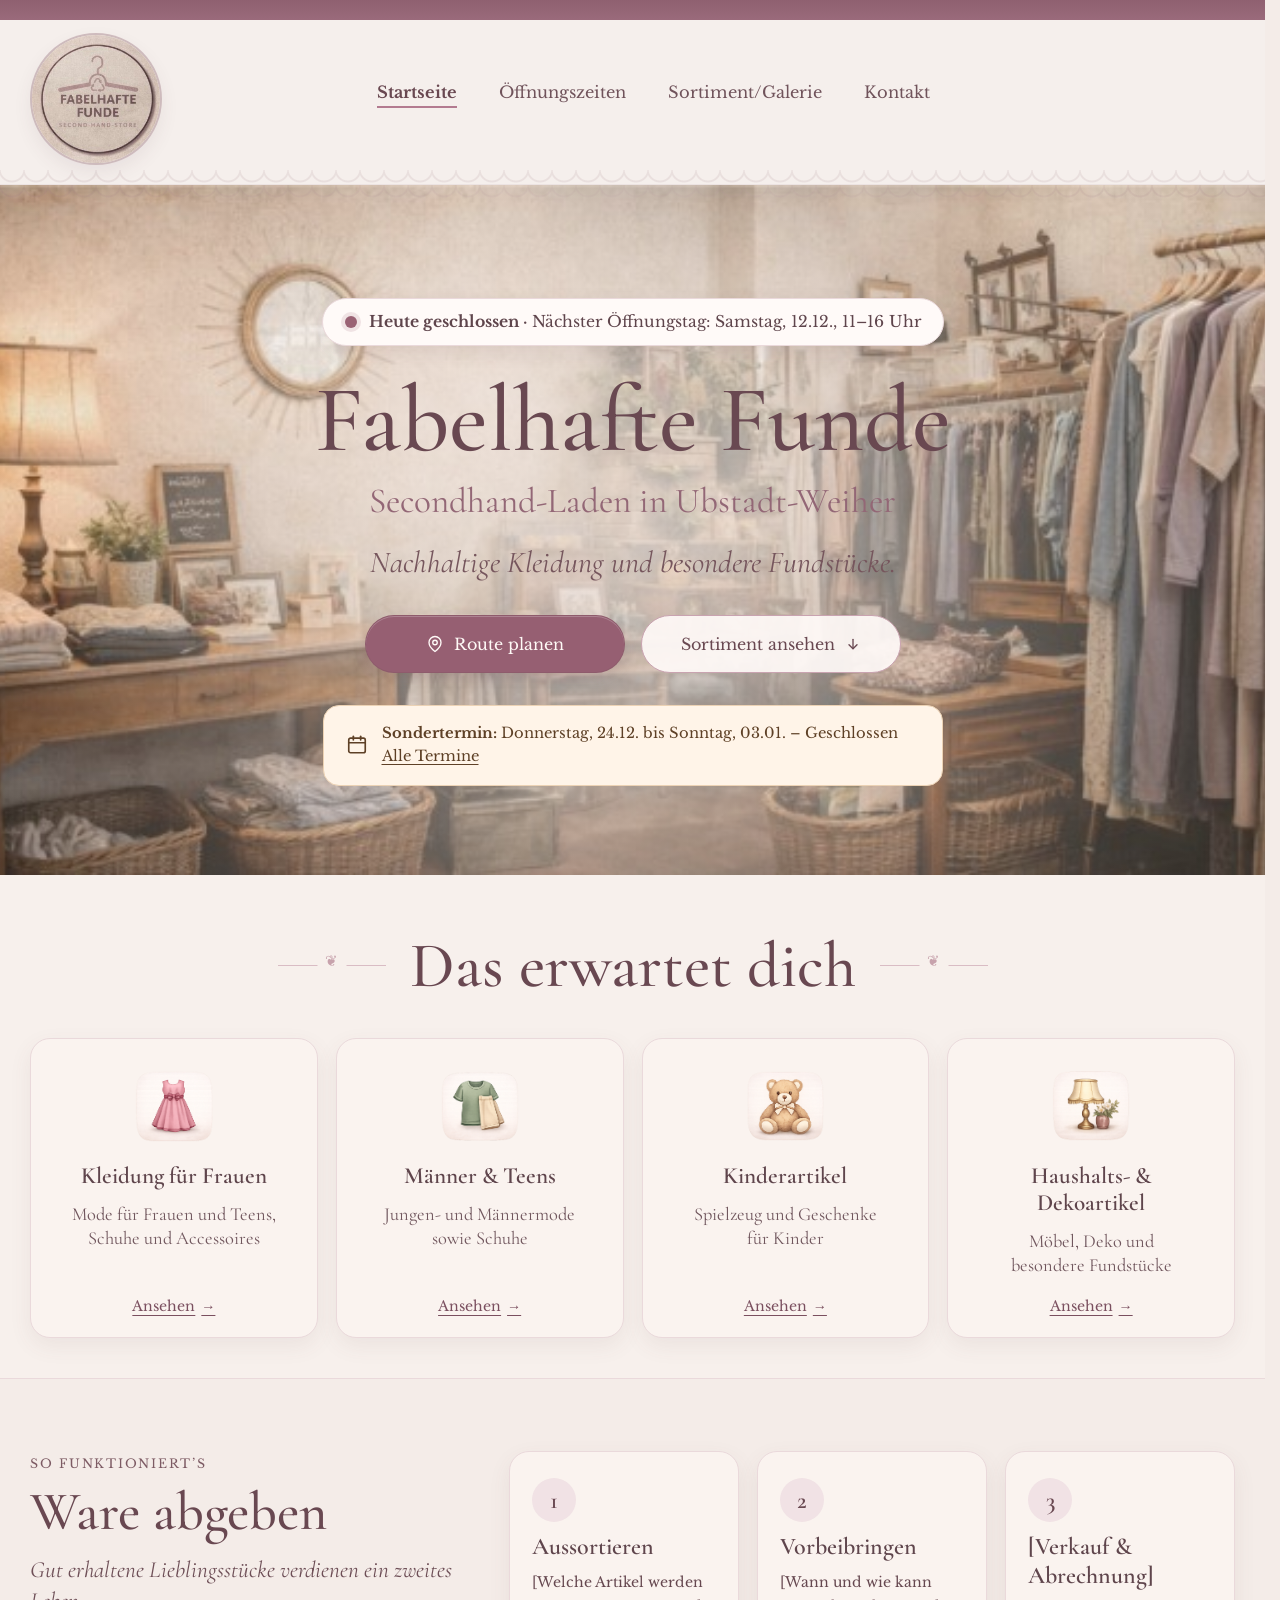
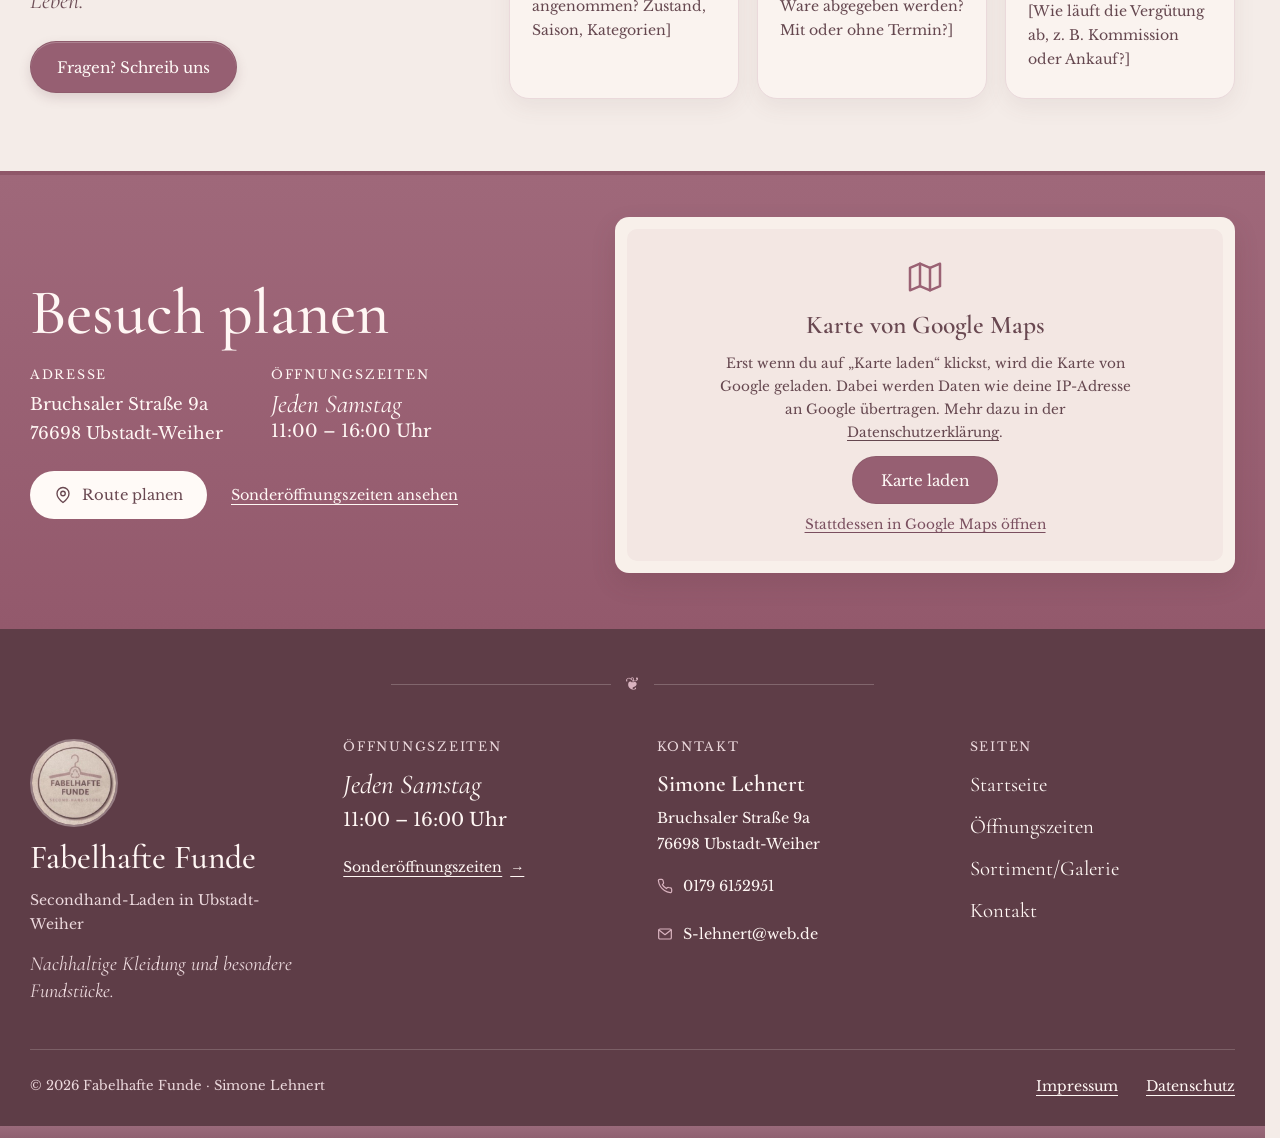
==== index.html @ dd9c53e2 "Startseite neu aufbauen, Live-Status und Sondertermine automatisch anzeigen - Startseite neu sortier" ====
<!DOCTYPE html>
<html lang="de">
<head>
  <meta charset="UTF-8" />
  <meta name="viewport" content="width=device-width, initial-scale=1.0" />
  <title>Fabelhafte Funde – Secondhand-Laden in Ubstadt-Weiher bei Bruchsal</title>
  <meta name="description" content="Secondhand-Laden in Ubstadt-Weiher bei Bruchsal: nachhaltige Kleidung für Frauen, Männer und Kinder, Spielzeug, Möbel und Deko. Samstags 11–16 Uhr geöffnet." />
  <link rel="icon" type="image/png" href="logo.jpg">

  <link rel="stylesheet" href="/style.css" />
  <script type="application/ld+json">
  {
    "@context": "https://schema.org",
    "@type": "Store",
    "@id": "https://fabelhaftefunde.de/#laden",
    "name": "Fabelhafte Funde",
    "description": "Secondhand-Laden in Ubstadt-Weiher bei Bruchsal mit nachhaltiger Kleidung für Frauen, Männer und Kinder, Spielzeug, Möbeln sowie Haushalts- und Dekoartikeln.",
    "url": "https://fabelhaftefunde.de/",
    "logo": "https://fabelhaftefunde.de/logo.jpg",
    "image": [
      "https://fabelhaftefunde.de/hero.jpg",
      "https://fabelhaftefunde.de/gallery-1.jpeg"
    ],
    "telephone": "+49 179 6152951",
    "email": "S-lehnert@web.de",
    "address": {
      "@type": "PostalAddress",
      "streetAddress": "Bruchsaler Straße 9a",
      "postalCode": "76698",
      "addressLocality": "Ubstadt-Weiher",
      "addressRegion": "Baden-Württemberg",
      "addressCountry": "DE"
    },
    "geo": {
      "@type": "GeoCoordinates",
      "latitude": 49.156696,
      "longitude": 8.628379
    },
    "openingHoursSpecification": [
      {
        "@type": "OpeningHoursSpecification",
        "dayOfWeek": "https://schema.org/Saturday",
        "opens": "11:00:00",
        "closes": "16:00:00"
      }
    ]
  }
  </script>
</head>
<body>
  <div class="top-strip"></div>

  <header class="site-header">
    <div class="container header-inner">
      <a href="#top" class="logo-link">
        <img src="logo.jpg" alt="Fabelhafte Funde Logo" class="logo" />
      </a>

      <nav class="main-nav">
        <a href="/" aria-current="page">Startseite</a>
        <a href="/oeffnungszeiten/">Öffnungszeiten</a>
        <a href="/galerie.html">Sortiment/Galerie</a>
        <a href="/kontakt.html">Kontakt</a>
      </nav>
    </div>
    <div class="header-scallop"></div>
  </header>

  <main id="top">
    <!-- 1. HERO MIT LIVE-STATUS -->
    <section class="hero">
      <div class="hero-overlay"></div>
      <div class="hero-bottom-scallop"></div>

      <div class="container hero-content">
        <div class="hero-text">
          <p class="live-status" data-live-status role="status">
            <span class="live-status-dot" aria-hidden="true"></span>
            <span class="live-status-text"><strong>Jeden Samstag</strong> 11–16 Uhr</span>
          </p>
          <h1>Fabelhafte Funde</h1>
          <p class="hero-subtitle">Secondhand-Laden in Ubstadt-Weiher</p>
          <p class="hero-claim">Nachhaltige Kleidung und besondere Fundstücke.</p>
          <div class="hero-buttons">
            <a href="https://www.google.com/maps/dir/?api=1&amp;destination=Bruchsaler+Stra%C3%9Fe+9a,+76698+Ubstadt-Weiher" class="btn-primary" target="_blank" rel="noopener"><svg width="18" height="18" viewBox="0 0 24 24" fill="none" stroke="currentColor" stroke-width="1.8" stroke-linecap="round" stroke-linejoin="round" aria-hidden="true"><path d="M20 10c0 6-8 12-8 12s-8-6-8-12a8 8 0 0 1 16 0z"/><circle cx="12" cy="10" r="3"/></svg> Route planen</a>
            <a href="#sortiment" class="btn-secondary">Sortiment ansehen <svg width="16" height="16" viewBox="0 0 24 24" fill="none" stroke="currentColor" stroke-width="2" stroke-linecap="round" stroke-linejoin="round" aria-hidden="true"><path d="M12 5v14"/><path d="M6 13l6 6 6-6"/></svg></a>
          </div>
          <p class="hero-notice" data-sondertermin hidden>
            <svg width="22" height="22" viewBox="0 0 24 24" fill="none" stroke="currentColor" stroke-width="1.8" stroke-linecap="round" stroke-linejoin="round" aria-hidden="true"><rect x="3" y="4.5" width="18" height="16" rx="2"/><path d="M3 9.5h18"/><path d="M8 2.5v4"/><path d="M16 2.5v4"/></svg>
            <span><span class="sondertermin-text"></span> <a href="/oeffnungszeiten/">Alle Termine</a></span>
          </p>
        </div>
      </div>
    </section>

    <!-- 2. SORTIMENT -->
    <section class="section section-light" id="sortiment">
      <div class="container">
        <div class="section-title">
          <span class="ornament-line"></span>
          <h2>Das erwartet dich</h2>
          <span class="ornament-line"></span>
        </div>

        <div class="card-grid">
          <a href="/galerie.html#frauen" class="info-card info-card--link">
            <img src="icon-dress.png" alt="" class="card-icon" />
            <h3>Kleidung für Frauen</h3>
            <p>Mode für Frauen und Teens,<br>Schuhe und Accessoires</p>
            <span class="card-more">Ansehen <span aria-hidden="true">→</span></span>
          </a>
          <a href="/galerie.html#maenner" class="info-card info-card--link">
            <img src="icon-shirt.png" alt="" class="card-icon" />
            <h3>Männer &amp; Teens</h3>
            <p>Jungen- und Männermode<br>sowie Schuhe</p>
            <span class="card-more">Ansehen <span aria-hidden="true">→</span></span>
          </a>
          <a href="/galerie.html#kinder" class="info-card info-card--link">
            <img src="icon-bear.png" alt="" class="card-icon" />
            <h3>Kinderartikel</h3>
            <p>Spielzeug und Geschenke<br>für Kinder</p>
            <span class="card-more">Ansehen <span aria-hidden="true">→</span></span>
          </a>
          <a href="/galerie.html#haushalt" class="info-card info-card--link">
            <img src="icon-lamp.png" alt="" class="card-icon" />
            <h3>Haushalts- &amp;<br>Dekoartikel</h3>
            <p>Möbel, Deko und<br>besondere Fundstücke</p>
            <span class="card-more">Ansehen <span aria-hidden="true">→</span></span>
          </a>
        </div>
      </div>
    </section>

    <!-- 3. SO FUNKTIONIERT'S / WARE ABGEBEN -->
    <section class="howto-section">
      <div class="container howto-grid">
        <div class="howto-intro">
          <p class="eyebrow">So funktioniert’s</p>
          <h2>Ware abgeben</h2>
          <p class="howto-claim">Gut erhaltene Lieblingsstücke verdienen ein zweites Leben.</p>
          <a href="/kontakt.html" class="btn-primary btn-small">Fragen? Schreib uns</a>
        </div>
        <ol class="howto-steps">
          <li class="howto-step">
            <span class="howto-number" aria-hidden="true">1</span>
            <h3>Aussortieren</h3>
            <p>[Welche Artikel werden angenommen? Zustand, Saison, Kategorien]</p>
          </li>
          <li class="howto-step">
            <span class="howto-number" aria-hidden="true">2</span>
            <h3>Vorbeibringen</h3>
            <p>[Wann und wie kann Ware abgegeben werden? Mit oder ohne Termin?]</p>
          </li>
          <li class="howto-step">
            <span class="howto-number" aria-hidden="true">3</span>
            <h3>[Verkauf &amp; Abrechnung]</h3>
            <p>[Wie läuft die Vergütung ab, z. B. Kommission oder Ankauf?]</p>
          </li>
        </ol>
      </div>
    </section>

    <!-- 4. BESUCH PLANEN -->
    <section class="hours-section" id="besuch">
      <div class="container hours-grid">
        <div class="hours-text visit-text">
          <h2>Besuch planen</h2>
          <div class="visit-facts">
            <div>
              <p class="visit-label">Adresse</p>
              <p class="visit-value">Bruchsaler Straße 9a<br>76698 Ubstadt-Weiher</p>
            </div>
            <div>
              <p class="visit-label">Öffnungszeiten</p>
              <p class="visit-day">Jeden Samstag</p>
              <p class="visit-time">11:00 – 16:00 Uhr</p>
            </div>
          </div>
          <div class="visit-actions">
            <a href="https://www.google.com/maps/dir/?api=1&amp;destination=Bruchsaler+Stra%C3%9Fe+9a,+76698+Ubstadt-Weiher" class="aside-button" target="_blank" rel="noopener"><svg width="18" height="18" viewBox="0 0 24 24" fill="none" stroke="currentColor" stroke-width="1.8" stroke-linecap="round" stroke-linejoin="round" aria-hidden="true"><path d="M20 10c0 6-8 12-8 12s-8-6-8-12a8 8 0 0 1 16 0z"/><circle cx="12" cy="10" r="3"/></svg> Route planen</a>
            <a href="/oeffnungszeiten/" class="visit-link">Sonderöffnungszeiten ansehen</a>
          </div>
        </div>

        <div class="map-card">
          <div class="map-consent" data-map-src="https://www.google.com/maps?q=Bruchsaler%20Stra%C3%9Fe%209a,%2076698%20Ubstadt-Weiher&amp;output=embed">
            <svg width="40" height="40" viewBox="0 0 24 24" fill="none" stroke="#9a6274" stroke-width="1.5" stroke-linecap="round" stroke-linejoin="round" aria-hidden="true"><path d="M9 4L3 6.5v13.5l6-2.5 6 2.5 6-2.5V4l-6 2.5z"/><path d="M9 4v13.5"/><path d="M15 6.5V20"/></svg>
            <p class="map-consent-title">Karte von Google Maps</p>
            <p class="map-consent-text">Erst wenn du auf „Karte laden“ klickst, wird die Karte von Google geladen. Dabei werden Daten wie deine IP-Adresse an Google übertragen. Mehr dazu in der <a href="/kontakt.html#datenschutz">Datenschutzerklärung</a>.</p>
            <button type="button" class="map-consent-button">Karte laden</button>
            <a class="map-consent-link" href="https://www.google.com/maps/search/?api=1&amp;query=Bruchsaler+Stra%C3%9Fe+9a,+76698+Ubstadt-Weiher" target="_blank" rel="noopener">Stattdessen in Google Maps öffnen</a>
          </div>
        </div>
      </div>
    </section>
  </main>

  <!-- FOOTER (auf allen Seiten gleich) -->
  <footer class="site-footer">
    <div class="container footer-inner">
      <div class="footer-ornament" aria-hidden="true"><span></span>❦<span></span></div>

      <div class="footer-grid">
        <div class="footer-col footer-brand">
          <img src="/logo.jpg" alt="Fabelhafte Funde Logo" class="footer-logo" />
          <p class="footer-name">Fabelhafte Funde</p>
          <p class="footer-sub">Secondhand-Laden in Ubstadt-Weiher</p>
          <p class="footer-claim">Nachhaltige Kleidung und besondere Fundstücke.</p>
        </div>

        <div class="footer-col">
          <h2 class="footer-heading">Öffnungszeiten</h2>
          <p class="footer-day">Jeden Samstag</p>
          <p class="footer-time">11:00 – 16:00 Uhr</p>
          <a href="/oeffnungszeiten/" class="footer-more">Sonderöffnungszeiten <span aria-hidden="true">→</span></a>
        </div>

        <div class="footer-col">
          <h2 class="footer-heading">Kontakt</h2>
          <p class="footer-person">Simone Lehnert</p>
          <p class="footer-address">Bruchsaler Straße 9a<br>76698 Ubstadt-Weiher</p>
          <a href="tel:+491796152951" class="footer-contact">
            <svg width="16" height="16" viewBox="0 0 24 24" fill="none" stroke="#d9b3bf" stroke-width="1.8" stroke-linecap="round" stroke-linejoin="round" aria-hidden="true"><path d="M22 16.9v3a2 2 0 0 1-2.2 2 19.8 19.8 0 0 1-8.6-3.1 19.5 19.5 0 0 1-6-6A19.8 19.8 0 0 1 2.1 4.2 2 2 0 0 1 4.1 2h3a2 2 0 0 1 2 1.7c.1 1 .4 1.9.7 2.8a2 2 0 0 1-.5 2.1L8 9.9a16 16 0 0 0 6 6l1.3-1.3a2 2 0 0 1 2.1-.4c.9.3 1.8.6 2.8.7a2 2 0 0 1 1.7 2z"/></svg>
            0179 6152951
          </a>
          <a href="mailto:S-lehnert@web.de" class="footer-contact">
            <svg width="16" height="16" viewBox="0 0 24 24" fill="none" stroke="#d9b3bf" stroke-width="1.8" stroke-linecap="round" stroke-linejoin="round" aria-hidden="true"><rect x="2.5" y="4.5" width="19" height="15" rx="2"/><path d="M3 6l9 7 9-7"/></svg>
            S-lehnert@web.de
          </a>
        </div>

        <nav class="footer-col footer-nav" aria-label="Seiten">
          <h2 class="footer-heading">Seiten</h2>
          <a href="/">Startseite</a>
          <a href="/oeffnungszeiten/">Öffnungszeiten</a>
          <a href="/galerie.html">Sortiment/Galerie</a>
          <a href="/kontakt.html">Kontakt</a>
        </nav>
      </div>

      <div class="footer-bottom">
        <p>© 2026 Fabelhafte Funde · Simone Lehnert</p>
        <nav class="footer-legal" aria-label="Rechtliches">
          <a href="/kontakt.html#impressum">Impressum</a>
          <a href="/kontakt.html#datenschutz">Datenschutz</a>
        </nav>
      </div>
    </div>
    <div class="footer-strip"></div>
  </footer>
  <script src="/karte.js"></script>
  <script src="/oeffnungszeiten.js"></script>
</body>
</html>
---- style.css ----
/* ==========================================================================
   LOKALE SCHRIFTARTEN (keine Verbindung zu Google)
   ========================================================================== */

@font-face {
  font-family: "Cormorant Garamond";
  font-style: normal;
  font-weight: 400;
  font-display: swap;
  src: url("fonts/cormorant-garamond-latin-400-normal.woff2") format("woff2");
}

@font-face {
  font-family: "Cormorant Garamond";
  font-style: italic;
  font-weight: 400;
  font-display: swap;
  src: url("fonts/cormorant-garamond-latin-400-italic.woff2") format("woff2");
}

@font-face {
  font-family: "Cormorant Garamond";
  font-style: normal;
  font-weight: 500;
  font-display: swap;
  src: url("fonts/cormorant-garamond-latin-500-normal.woff2") format("woff2");
}

@font-face {
  font-family: "Cormorant Garamond";
  font-style: italic;
  font-weight: 500;
  font-display: swap;
  src: url("fonts/cormorant-garamond-latin-500-italic.woff2") format("woff2");
}

@font-face {
  font-family: "Cormorant Garamond";
  font-style: normal;
  font-weight: 600;
  font-display: swap;
  src: url("fonts/cormorant-garamond-latin-600-normal.woff2") format("woff2");
}

@font-face {
  font-family: "Cormorant Garamond";
  font-style: italic;
  font-weight: 600;
  font-display: swap;
  src: url("fonts/cormorant-garamond-latin-600-italic.woff2") format("woff2");
}

@font-face {
  font-family: "Cormorant Garamond";
  font-style: normal;
  font-weight: 700;
  font-display: swap;
  src: url("fonts/cormorant-garamond-latin-700-normal.woff2") format("woff2");
}

@font-face {
  font-family: "Cormorant Garamond";
  font-style: italic;
  font-weight: 700;
  font-display: swap;
  src: url("fonts/cormorant-garamond-latin-700-italic.woff2") format("woff2");
}

@font-face {
  font-family: "Libre Baskerville";
  font-style: normal;
  font-weight: 400;
  font-display: swap;
  src: url("fonts/libre-baskerville-latin-400-normal.woff2") format("woff2");
}

@font-face {
  font-family: "Libre Baskerville";
  font-style: italic;
  font-weight: 400;
  font-display: swap;
  src: url("fonts/libre-baskerville-latin-400-italic.woff2") format("woff2");
}

@font-face {
  font-family: "Libre Baskerville";
  font-style: normal;
  font-weight: 700;
  font-display: swap;
  src: url("fonts/libre-baskerville-latin-700-normal.woff2") format("woff2");
}

@font-face {
  font-family: "Libre Baskerville";
  font-style: italic;
  font-weight: 700;
  font-display: swap;
  src: url("fonts/libre-baskerville-latin-700-italic.woff2") format("woff2");
}

/* ==========================================================================
   BASIS CSS (Dein bestehender Code)
   ========================================================================== */
html {
  /* Reserviert den Platz für die Scrollbar, zeigt sie aber nur bei Bedarf */
  scrollbar-gutter: stable;
}
:root {
  --bg-main: #f4ece8;
  --bg-light: #f7f0ec;
  --rose: #b37b90;
  --rose-dark: #8a5d6b;
  --rose-deep: #694851;
  --text-main: #65474f;
  --text-soft: #8e6871;
  --line: #d9bcc4;
  --card-border: #ead9db;
  --header-bg: #f5efec;
  --white-soft: rgba(255, 250, 248, 0.88);
  --shadow: 0 8px 22px rgba(102, 73, 82, 0.08);
}

* {
  box-sizing: border-box;
}

html {
  scroll-behavior: smooth;
}

body {
  margin: 0;
  background: var(--bg-main);
  color: var(--text-main);
  font-family: "Libre Baskerville", serif;
}

img {
  display: block;
  max-width: 100%;
}

a {
  color: inherit;
  text-decoration: none;
}

.container {
  width: min(1240px, calc(100% - 60px));
  margin: 0 auto;
}

.top-strip {
  height: 20px;
  background: linear-gradient(to bottom, #8f6070, #9a6a7b);
}

/* HEADER */

.site-header {
  background: var(--header-bg);
  position: relative;
  z-index: 20;
  border-bottom: 1px solid rgba(132, 95, 105, 0.08);
}

.header-inner {
  min-height: 150px;
  display: grid; /* Wir wechseln von Flex zu Grid für bessere Kontrolle */
  grid-template-columns: auto 1fr; /* Logo nimmt Platz ein, Nav bekommt den Rest */
  align-items: center;
  gap: 42px;
}

.logo-link {
  flex-shrink: 0;
  margin-top: 8px;
}

.logo {
  width: 132px;
  height: 132px;
  object-fit: cover;
  border-radius: 50%;
  border: 2px solid rgba(136, 97, 109, 0.38);
  box-shadow: 0 8px 18px rgba(95, 67, 76, 0.08);
  background: #f8f2ee;
}

.main-nav {
  display: flex;
  justify-content: center; /* Das zentriert die Links innerhalb des verbleibenden Raums */
  gap: 42px;
  flex-wrap: wrap;
  color: #70535b;
  font-size: 1.02rem;
  /* Kleiner Trick: Wir geben der Nav ein margin-right, 
     das exakt so groß ist wie die Breite des Logos, 
     damit die Mitte mathematisch perfekt ist */
  margin-right: 132px; 
}

.main-nav a {
  transition: opacity 0.2s ease;
}

.main-nav a:hover {
  opacity: 0.7;
}

.header-scallop,
.hero-bottom-scallop {
  height: 14px;
  background:
    radial-gradient(circle at 12px -1px, transparent 11px, rgba(149, 110, 121, 0.12) 12px, rgba(149, 110, 121, 0.12) 13px, transparent 14px) repeat-x;
  background-size: 24px 14px;
}

/* HERO */

.hero {
  position: relative;
  min-height: 690px;
  background: url("hero.jpg") center center / cover no-repeat;
  overflow: hidden;
}

.hero-overlay {
  position: absolute;
  inset: 0;
  background:
    radial-gradient(circle at center, rgba(249, 241, 236, 0.70) 0%, rgba(249, 241, 236, 0.52) 28%, rgba(249, 241, 236, 0.24) 55%, rgba(249, 241, 236, 0.10) 78%, rgba(249, 241, 236, 0.03) 100%);
}

.hero-content {
  position: relative;
  z-index: 2;
  min-height: 676px;
  display: flex;
  align-items: center;
  justify-content: center;
  text-align: center;
}

.hero-text {
  max-width: 900px;
  padding: 40px 20px 30px;
}

.hero h1 {
  margin: 0 0 14px;
  font-family: "Cormorant Garamond", serif;
  font-weight: 500;
  font-size: 5.9rem;
  line-height: 0.94;
  color: var(--rose-deep);
}

.hero-subtitle {
  margin: 0 0 22px;
  font-family: "Cormorant Garamond", serif;
  font-size: 2.2rem;
  color: #936776;
}

.hero-claim {
  margin: 0 0 34px;
  font-family: "Cormorant Garamond", serif;
  font-size: 1.9rem;
  font-style: italic;
  color: #76565d;
}

.cta-button {
  display: inline-flex;
  align-items: center;
  justify-content: center;
  min-width: 330px;
  min-height: 62px;
  padding: 0 32px;
  border-radius: 999px;
  color: #fff8f5;
  font-size: 1.02rem;
  background: linear-gradient(to bottom, #bf8aa0, #ab7387);
  border: 1px solid rgba(117, 79, 90, 0.24);
  box-shadow:
    inset 0 1px 0 rgba(255,255,255,0.28),
    0 5px 12px rgba(109, 71, 83, 0.18);
}

.cta-small {
  min-width: 290px;
  min-height: 56px;
}

/* GENERAL SECTION */

.section {
  padding: 52px 0 40px;
}

.section-light {
  background: var(--bg-light);
}

.section-title {
  display: flex;
  align-items: center;
  justify-content: center;
  gap: 24px;
  margin-bottom: 34px;
}

.section-title h2 {
  margin: 0;
  font-family: "Cormorant Garamond", serif;
  font-size: 4rem;
  font-weight: 500;
  color: var(--rose-deep);
}

.ornament-line {
  width: 108px;
  height: 1px;
  background: var(--line);
  position: relative;
}

.ornament-line::after {
  content: "❦";
  position: absolute;
  top: -14px;
  left: 50%;
  transform: translateX(-50%);
  font-size: 15px;
  color: #c7a2ac;
  background: var(--bg-light);
  padding: 0 8px;
}

/* CARDS */

.card-grid {
  display: grid;
  grid-template-columns: repeat(4, 1fr);
  gap: 18px;
}

.info-card {
  position: relative;
  background: #faf3ef;
  border: 1px solid var(--card-border);
  border-radius: 20px;
  text-align: center;
  min-height: 300px;
  padding: 28px 18px 22px;
  box-shadow: var(--shadow);
}

.icon-top-bar {
  width: 84px;
  height: 10px;
  margin: 0 auto 14px;
  border-radius: 6px;
  background: linear-gradient(to right, #e9d1d6, #f4e8ea, #e9d1d6);
  opacity: 0.95;
}

.card-icon {
  width: 78px;
  height: 78px;
  object-fit: contain;
  margin: 0 auto 18px;
}

.info-card h3 {
  margin: 0 0 12px;
  font-family: "Cormorant Garamond", serif;
  font-size: 1.45rem;
  font-weight: 600;
  color: #5f454c;
  line-height: 1.16;
}

.info-card p {
  margin: 0;
  font-family: "Cormorant Garamond", serif;
  font-size: 1.15rem;
  line-height: 1.32;
  color: #70565d;
}

/* GALLERY */

.gallery-section {
  padding-top: 18px;
  padding-bottom: 56px;
}

.gallery-grid {
  display: grid;
  grid-template-columns: repeat(4, 1fr);
  gap: 14px;
}

.gallery-grid img {
  width: 100%;
  aspect-ratio: 1 / 0.82;
  object-fit: cover;
  border-radius: 16px;
  box-shadow: var(--shadow);
}

.gallery-button-wrap {
  display: flex;
  justify-content: center;
  margin-top: 30px;
}

/* HOURS */

.hours-section {
  background: linear-gradient(to bottom, #9f687a, #93596c);
  padding: 42px 0 56px;
  border-top: 4px solid rgba(114, 72, 83, 0.12);
}



.hours-text h2 {
  margin: 0 0 18px;
  font-family: "Cormorant Garamond", serif;
  font-size: 4rem;
  font-weight: 500;
  line-height: 1;
}

.hours-day {
  margin: 0 0 10px;
  font-family: "Cormorant Garamond", serif;
  font-size: 2.3rem;
  font-style: italic;
}

.hours-time {
  margin: 0 0 24px;
  font-size: 2.05rem;
  line-height: 1.2;
}

.hours-address {
  margin: 0;
  font-size: 1.1rem;
  line-height: 1.7;
}

.hours-grid {
  display: grid;
  grid-template-columns: 1fr 1.15fr;
  gap: 46px;
  align-items: stretch;
}

.hours-text {
  color: #fff7f4;
  padding-top: 10px;
  height: 100%;
  display: flex;
  flex-direction: column;
  justify-content: center;
}

.map-card {
  background: #f8f0ea;
  padding: 12px;
  border-radius: 14px;
  box-shadow: 0 10px 24px rgba(84, 49, 59, 0.16);
  height: 100%;
  min-height: 320px;
  display: flex;
}

.map-card iframe,
.map-card img {
  width: 100%;
  height: 100%;
  min-height: 296px;
  border: 0;
  border-radius: 10px;
  display: block;
  flex: 1;
}

/* RESPONSIVE */

@media (max-width: 1100px) {
  .main-nav {
    gap: 24px;
  }

  .hero h1 {
    font-size: 4.8rem;
  }

  .section-title h2,
  .hours-text h2 {
    font-size: 3.2rem;
  }

  .card-grid,
  .gallery-grid,
  .hours-grid {
    grid-template-columns: repeat(2, 1fr);
  }
}

@media (max-width: 760px) {
  .container {
    width: min(100% - 28px, 1240px);
  }

  .header-inner {
    display: flex; /* Auf dem Handy wieder untereinander */
    flex-direction: column;
    grid-template-columns: 1fr;
  }
  .main-nav {
    margin-right: 0; /* Margin auf Handy entfernen */
    justify-content: center;
  }

  .hero {
    min-height: 520px;
    background-position: center;
  }

  .hero-content {
    min-height: 510px;
  }

  .hero h1 {
    font-size: 3.3rem;
  }

  .hero-subtitle {
    font-size: 1.7rem;
  }

  .hero-claim {
    font-size: 1.35rem;
  }

  .cta-button {
    width: 100%;
    min-width: 0;
  }

  .card-grid,
  .gallery-grid,
  .hours-grid {
    grid-template-columns: 1fr;
  }

  .section-title {
    gap: 12px;
  }

  .ornament-line {
    width: 44px;
  }

  .section-title h2,
  .hours-text h2 {
    font-size: 2.6rem;
  }

  .hours-day {
    font-size: 1.9rem;
  }

  .hours-time {
    font-size: 1.6rem;
  }
}

/* ==========================================================================
   STILE FÜR DIE NEUE SEITE: Sortiment & Galerie
   ========================================================================== */

/* Hauptinhalts-Container */
.galerie-subpage-wrapper {
  padding: 60px 0; /* Mehr Platz oben/unten */
}

/* --- SORTIMENT SEKTION (Oben) --- */

.sortiment-top {
  text-align: center;
  margin-bottom: 70px;
}

.sortiment-top h1 {
  margin: 0 0 24px;
  font-family: "Cormorant Garamond", serif;
  font-weight: 500;
  font-size: 4.8rem; /* Groß wie das h1 auf der Hauptseite */
  color: var(--rose-deep);
}

.sortiment-intro-claim {
  font-family: "Cormorant Garamond", serif;
  font-size: 2.1rem;
  font-style: italic;
  color: #76565d;
  margin-bottom: 30px;
}

/* Button-Gruppe */
.sortiment-jump-nav {
  display: flex;
  justify-content: center;
  gap: 18px;
  flex-wrap: wrap;
  margin-top: 30px;
}

/* Button-Stil (Altrose) übernommen von .cta-button, aber kleiner */
.category-btn {
  display: inline-flex;
  align-items: center;
  justify-content: center;
  min-width: 250px;
  min-height: 52px;
  padding: 0 24px;
  border-radius: 999px;
  color: #fff8f5;
  font-size: 1rem;
  background: linear-gradient(to bottom, #bf8aa0, #ab7387); /* Dein Altrose */
  border: 1px solid rgba(117, 79, 90, 0.24);
  box-shadow:
    inset 0 1px 0 rgba(255,255,255,0.12),
    0 4px 10px rgba(109, 71, 83, 0.12);
  transition: transform 0.2s ease, box-shadow 0.2s ease;
}

.category-btn:hover {
  opacity: 0.9;
  transform: translateY(-2px);
  box-shadow:
    inset 0 1px 0 rgba(255,255,255,0.18),
    0 6px 15px rgba(109, 71, 83, 0.16);
}

/* --- GALERIE SEKTION (Unten) --- */

.galerie-main {
  padding-top: 30px;
}

.galerie-main h2 {
  margin: 0 0 40px;
  font-family: "Cormorant Garamond", serif;
  font-size: 4rem; /* Groß wie ein h2 */
  font-weight: 500;
  color: var(--rose-deep);
  text-align: center;
  position: relative;
  display: inline-block;
  left: 50%;
  transform: translateX(-50%);
}

/* Spezifische Schnörkel für das Galerie-h2 */
.galerie-main h2::before,
.galerie-main h2::after {
  content: "❦";
  font-size: 0.6em;
  color: #bcaaa4;
  position: absolute;
  top: 50%;
  transform: translateY(-50%);
}
.galerie-main h2::before { left: -45px; }
.galerie-main h2::after { right: -45px; }


/* Kategorie-Box-Spezifisches Grid */
.category-grid {
  display: grid;
  grid-template-columns: repeat(4, 1fr); /* 4 Spalten */
  gap: 22px; /* Etwas mehr Abstand */
}

/* Die Kategorie-Boxen (erben viel von .info-card) */
.category-box {
  position: relative;
  background: #faf3ef; /* Dein Creme-Weiß */
  border: 1px solid var(--card-border);
  border-radius: 20px;
  text-align: center;
  padding: 0 0 24px; /* Oben kein Padding, da Bild bündig */
  box-shadow: var(--shadow);
  overflow: hidden; /* Wichtig für das bündige Bild */
  transition: transform 0.3s ease;
}

.category-box:hover {
  transform: translateY(-5px);
}

/* Das bündige Bild */
.category-box img {
  width: 100%;
  height: 250px; /* Feste Höhe, wie auf Hauptseite */
  aspect-ratio: auto;
  object-fit: cover;
  border-radius: 0; /* Keinen Eckenradius für das Bild */
  margin-bottom: 20px;
}

.category-box h3 {
  margin: 0 18px 12px;
  font-family: "Cormorant Garamond", serif;
  font-size: 1.6rem;
  font-weight: 600;
  color: #5f454c;
  line-height: 1.16;
}

.category-box p {
  margin: 0 18px;
  font-family: "Cormorant Garamond", serif;
  font-size: 1.2rem;
  line-height: 1.32;
  color: #70565d;
}

/* --- RESPONSIVE ANPASSUNGEN FÜR DIE NEUE SEITE --- */

@media (max-width: 1100px) {
  .sortiment-top h1 {
    font-size: 3.8rem;
  }

  .sortiment-intro-claim {
    font-size: 1.8rem;
  }

  .galerie-main h2 {
    font-size: 3.2rem;
  }

  .category-grid {
    grid-template-columns: repeat(2, 1fr); /* 2 Spalten */
  }
}

@media (max-width: 760px) {
  .sortiment-top h1 {
    font-size: 3rem;
  }

  .sortiment-intro-claim {
    font-size: 1.5rem;
  }

  .galerie-main h2 {
    font-size: 2.6rem;
  }

  .galerie-main h2::before { left: -35px; }
  .galerie-main h2::after { right: -35px; }

  .category-grid {
    grid-template-columns: 1fr; /* 1 Spalte */
  }

  .category-btn {
    width: 100%;
    min-width: 0;
  }
}
/* Galerie Raster mit Klick-Funktion */
.galerie-grid-klick {
    display: grid;
    grid-template-columns: repeat(auto-fill, minmax(250px, 1fr));
    gap: 20px;
    padding: 20px 0;
}

.galerie-img-wrapper {
    position: relative;
    width: 100%;
    aspect-ratio: 1 / 1; /* Erzeugt perfekte Quadrate */
    overflow: hidden;
    border-radius: 15px;
    box-shadow: var(--shadow);
    border: 1px solid var(--card-border);
    transition: transform 0.3s ease;
}

.galerie-img-wrapper:hover {
    transform: scale(1.03);
}

.galerie-img-wrapper img {
    width: 100%;
    height: 100%;
    object-fit: cover; /* Das ist der Zaubertrick für den Ausschnitt */
    transition: filter 0.3s ease;
}

.galerie-img-wrapper:hover img {
    filter: brightness(0.9);
}

/* Anpassung für mobile Geräte */
@media (max-width: 600px) {
    .galerie-grid-klick {
        grid-template-columns: repeat(2, 1fr); /* 2 Bilder nebeneinander auf dem Handy */
        gap: 10px;
    }
}      
html {
  /* Erzwingt den Scrollbalken immer, auch wenn kein Inhalt da ist */
  overflow-y: scroll;
}
.bild-container {
  width: 300px; /* Beliebige Breite */
  height: 300px; /* Beliebige Höhe */
  
  border-radius: 20px; /* Hier setzen wir die Abrundung an */
  
  /* Das ist der wichtigste Befehl: Er schneidet alles ab, 
     was über die abgerundeten Ecken hinaussteht */
  overflow: hidden; 
  
  /* Optional: Ein Schatten für besseren Effekt */
  box-shadow: 0 4px 15px rgba(0,0,0,0.1); 
}

/* Wir stylen das Bild innerhalb des Containers */
.bild-container img {
  width: 100%;
  height: 100%;
  
  /* Das sorgt dafür, dass das Bild den Container ausfüllt, 
     ohne verzerrt zu werden (es wird beschnitten, falls nötig) */
  object-fit: cover;
}

/* ==========================================================================
   NAVIGATION: aktive Seite
   ========================================================================== */

.main-nav a[aria-current="page"] {
  color: var(--rose-deep);
  font-weight: 700;
  border-bottom: 2px solid var(--rose);
  padding-bottom: 4px;
}

/* ==========================================================================
   KONTAKTSEITE
   ========================================================================== */

.page-intro {
  background: url("hero.jpg") center / cover no-repeat;
}

.page-intro-overlay {
  background: radial-gradient(circle at center, rgba(249, 241, 236, 0.92) 0%, rgba(249, 241, 236, 0.84) 45%, rgba(249, 241, 236, 0.66) 100%);
  padding: 84px 16px 76px;
  text-align: center;
}

.page-intro h1 {
  margin: 0 0 14px;
  font-family: "Cormorant Garamond", serif;
  font-weight: 500;
  font-size: 5rem;
  line-height: 1;
  color: var(--rose-deep);
}

.page-intro p {
  margin: 0 auto;
  max-width: 720px;
  font-family: "Cormorant Garamond", serif;
  font-size: 1.9rem;
  font-style: italic;
  line-height: 1.3;
  color: #6e4f57;
}

/* Kontakt-Karten */

.contact-cards {
  padding: 56px 0 24px;
}

.contact-card-grid {
  display: grid;
  grid-template-columns: repeat(auto-fit, minmax(260px, 1fr));
  gap: 18px;
}

.contact-card {
  background: #faf3ef;
  border: 1px solid var(--card-border);
  border-radius: 20px;
  text-align: center;
  padding: 32px 22px 28px;
  box-shadow: var(--shadow);
  display: flex;
  flex-direction: column;
  align-items: center;
  gap: 10px;
}

.contact-icon {
  width: 72px;
  height: 72px;
  border-radius: 50%;
  background: #f1e2e5;
  display: flex;
  align-items: center;
  justify-content: center;
  margin-bottom: 6px;
}

.contact-card h2 {
  margin: 0;
  font-family: "Cormorant Garamond", serif;
  font-size: 1.7rem;
  font-weight: 600;
  color: #5f454c;
}

.contact-card p {
  margin: 0;
  font-family: "Cormorant Garamond", serif;
  font-size: 1.3rem;
  line-height: 1.3;
  color: #70565d;
}

.pill-link {
  margin-top: 8px;
  display: inline-flex;
  align-items: center;
  min-height: 44px;
  padding: 0 22px;
  border-radius: 999px;
  border: 1px solid #c9a3b0;
  color: #7a4f5f;
  font-size: 0.92rem;
  transition: background 0.2s ease;
}

.pill-link:hover {
  background: #f1e2e5;
}

/* Formular + Seitenleiste */

.contact-section {
  padding: 48px 0 72px;
}

.contact-layout {
  display: flex;
  flex-wrap: wrap;
  gap: 24px;
  align-items: stretch;
}

.contact-form {
  flex: 999 1 560px;
  min-width: 0;
  background: #faf3ef;
  border: 1px solid var(--card-border);
  border-radius: 20px;
  padding: 36px;
  box-shadow: var(--shadow);
  display: flex;
  flex-direction: column;
  gap: 22px;
}

.form-row {
  display: grid;
  grid-template-columns: repeat(auto-fit, minmax(220px, 1fr));
  gap: 22px;
}

.form-field {
  display: flex;
  flex-direction: column;
  gap: 8px;
}

.form-field label {
  font-family: "Cormorant Garamond", serif;
  font-size: 1.25rem;
  font-weight: 600;
  color: #5f454c;
}

.form-field label span {
  font-weight: 400;
  font-style: italic;
  color: #7d5b64;
}

.form-field input,
.form-field select,
.form-field textarea {
  width: 100%;
  min-height: 50px;
  padding: 0 16px;
  border: 1px solid #dcc3ca;
  border-radius: 12px;
  background: #fffaf8;
  color: var(--text-main);
  font-family: "Libre Baskerville", serif;
  font-size: 0.95rem;
}

.form-field textarea {
  padding: 14px 16px;
  line-height: 1.6;
  resize: vertical;
}

.form-field input::placeholder,
.form-field textarea::placeholder {
  color: #9a8288;
}

.contact-form input:focus,
.contact-form select:focus,
.contact-form textarea:focus {
  outline: 2px solid var(--rose);
  outline-offset: 1px;
}

.form-consent {
  margin: 0;
  font-size: 0.88rem;
  line-height: 1.6;
  color: #6e4f57;
}

.form-consent a {
  text-decoration: underline;
}

.form-actions {
  display: flex;
  flex-wrap: wrap;
  align-items: center;
  gap: 16px 24px;
}

.form-actions p {
  margin: 0;
  font-family: "Cormorant Garamond", serif;
  font-size: 1.15rem;
  font-style: italic;
  color: #6e4f57;
}

.btn-primary {
  display: inline-flex;
  align-items: center;
  justify-content: center;
  min-width: 260px;
  min-height: 58px;
  padding: 0 32px;
  border-radius: 999px;
  color: #fffaf7;
  font-family: "Libre Baskerville", serif;
  font-size: 1rem;
  background: #965f72;
  border: 1px solid rgba(117, 79, 90, 0.24);
  box-shadow:
    inset 0 1px 0 rgba(255, 255, 255, 0.22),
    0 5px 12px rgba(109, 71, 83, 0.18);
  cursor: pointer;
  transition: transform 0.2s ease, background 0.2s ease;
}

.btn-primary:hover {
  background: #85525f;
  transform: translateY(-2px);
}

.contact-aside {
  flex: 1 1 320px;
  display: flex;
  flex-direction: column;
  gap: 24px;
}

.aside-card {
  background: #faf3ef;
  border: 1px solid var(--card-border);
  border-radius: 20px;
  padding: 32px 30px;
  box-shadow: var(--shadow);
  display: flex;
  flex-direction: column;
  gap: 6px;
}

.aside-card p {
  margin: 0;
}

.aside-label {
  font-size: 0.78rem;
  letter-spacing: 0.12em;
  text-transform: uppercase;
  color: #7d5b64;
}

.aside-name {
  font-family: "Cormorant Garamond", serif;
  font-size: 2.1rem;
  font-weight: 500;
  color: var(--rose-deep);
}

.aside-text {
  margin-top: 6px !important;
  font-size: 0.92rem;
  line-height: 1.7;
}

.aside-card--rose {
  flex: 1;
  background: #9a6274;
  border: 0;
  color: #fff7f4;
  box-shadow: 0 10px 24px rgba(84, 49, 59, 0.16);
}

.aside-card--rose .aside-label {
  color: #fff7f4;
}

.aside-day {
  margin-top: 4px !important;
  font-family: "Cormorant Garamond", serif;
  font-size: 2.1rem;
  font-style: italic;
  line-height: 1.1;
}

.aside-time {
  margin-bottom: 14px !important;
  font-size: 1.5rem;
}

.aside-card--rose .aside-text {
  margin: 0 0 18px !important;
}

.aside-button {
  align-self: flex-start;
  display: inline-flex;
  align-items: center;
  gap: 10px;
  min-height: 48px;
  padding: 0 24px;
  border-radius: 999px;
  background: #fffaf7;
  color: var(--rose-deep);
  font-size: 0.92rem;
}

/* Impressum & Datenschutz (aufklappbar) */

.legal-list {
  margin-top: 24px;
  display: flex;
  flex-direction: column;
  gap: 24px;
}

.legal-item {
  background: #faf3ef;
  border: 1px solid var(--card-border);
  border-radius: 20px;
  box-shadow: var(--shadow);
  overflow: hidden;
  scroll-margin-top: 24px;
}

.legal-item summary {
  list-style: none;
  display: flex;
  align-items: center;
  justify-content: space-between;
  gap: 16px;
  min-height: 80px;
  padding: 16px 28px;
  cursor: pointer;
}

.legal-item summary::-webkit-details-marker {
  display: none;
}

.legal-item summary h2 {
  margin: 0;
  font-family: "Cormorant Garamond", serif;
  font-size: 2.1rem;
  font-weight: 500;
  color: var(--rose-deep);
}

.legal-chevron {
  width: 44px;
  height: 44px;
  border-radius: 50%;
  background: #f1e2e5;
  display: flex;
  align-items: center;
  justify-content: center;
  flex-shrink: 0;
  transition: transform 0.25s ease;
}

.legal-item[open] .legal-chevron {
  transform: rotate(180deg);
}

.legal-content {
  margin: 0 28px;
  padding: 24px 0 32px;
  border-top: 1px solid var(--card-border);
  display: flex;
  flex-direction: column;
  gap: 22px;
  font-size: 0.92rem;
  line-height: 1.8;
}

.legal-content h3 {
  margin: 0 0 6px;
  font-family: "Cormorant Garamond", serif;
  font-size: 1.4rem;
  font-weight: 600;
  color: #5f454c;
}

.legal-content p {
  margin: 0;
}

.legal-content p + p {
  margin-top: 10px;
}

.legal-content a {
  text-decoration: underline;
  text-underline-offset: 3px;
  overflow-wrap: anywhere;
}

/* ==========================================================================
   FOOTER (auf allen Seiten gleich)
   ========================================================================== */

.site-footer {
  background: #5e3d47;
  color: #fff7f4;
  font-family: "Libre Baskerville", serif;
}

.site-footer a {
  color: #fff7f4;
}

.footer-inner {
  padding-top: 44px;
}

.footer-ornament {
  display: flex;
  align-items: center;
  justify-content: center;
  gap: 14px;
  margin-bottom: 44px;
  color: #d9b3bf;
  font-size: 18px;
}

.footer-ornament span {
  flex: 1;
  max-width: 220px;
  height: 1px;
  background: rgba(255, 247, 244, 0.22);
}

.footer-grid {
  display: grid;
  grid-template-columns: repeat(auto-fit, minmax(230px, 1fr));
  gap: 40px 48px;
}

.footer-col {
  display: flex;
  flex-direction: column;
  gap: 8px;
}

.footer-col p {
  margin: 0;
}

.footer-brand {
  gap: 14px;
}

.footer-logo {
  width: 88px;
  height: 88px;
  object-fit: cover;
  border-radius: 50%;
  border: 2px solid rgba(255, 247, 244, 0.35);
}

.footer-name {
  font-family: "Cormorant Garamond", serif;
  font-size: 2.1rem;
  font-weight: 500;
  line-height: 1;
}

.footer-sub {
  font-size: 0.88rem;
  line-height: 1.7;
  color: #ecd9dd;
}

.footer-claim {
  font-family: "Cormorant Garamond", serif;
  font-size: 1.25rem;
  font-style: italic;
  line-height: 1.35;
  color: #ecd9dd;
}

.footer-heading {
  margin: 0 0 8px;
  font-family: "Libre Baskerville", serif;
  font-size: 0.78rem;
  font-weight: 400;
  letter-spacing: 0.14em;
  text-transform: uppercase;
  color: #ecd9dd;
}

.footer-day {
  font-family: "Cormorant Garamond", serif;
  font-size: 1.7rem;
  font-style: italic;
  line-height: 1.1;
}

.footer-time {
  margin-bottom: 6px !important;
  font-size: 1.15rem;
}

.footer-more {
  align-self: flex-start;
  display: inline-flex;
  align-items: center;
  gap: 8px;
  min-height: 44px;
  font-size: 0.88rem;
  text-decoration: underline;
  text-underline-offset: 4px;
}

.footer-person {
  font-family: "Cormorant Garamond", serif;
  font-size: 1.45rem;
  font-weight: 600;
}

.footer-address {
  font-size: 0.9rem;
  line-height: 1.8;
}

.footer-contact {
  display: inline-flex;
  align-items: center;
  gap: 10px;
  min-height: 40px;
  font-size: 0.9rem;
}

.footer-nav {
  gap: 2px;
}

.footer-nav a {
  display: flex;
  align-items: center;
  min-height: 40px;
  font-family: "Cormorant Garamond", serif;
  font-size: 1.3rem;
}

.footer-contact:hover,
.footer-nav a:hover,
.footer-more:hover,
.footer-legal a:hover {
  opacity: 0.75;
}

.footer-bottom {
  margin-top: 44px;
  border-top: 1px solid rgba(255, 247, 244, 0.18);
  padding: 14px 0 18px;
  display: flex;
  flex-wrap: wrap;
  align-items: center;
  justify-content: space-between;
  gap: 8px 24px;
}

.footer-bottom p {
  margin: 0;
  font-size: 0.82rem;
  color: #ecd9dd;
}

.footer-legal {
  display: flex;
  flex-wrap: wrap;
  gap: 4px 28px;
}

.footer-legal a {
  display: inline-flex;
  align-items: center;
  min-height: 44px;
  font-size: 0.88rem;
  text-decoration: underline;
  text-underline-offset: 4px;
}

.footer-strip {
  height: 12px;
  background: linear-gradient(to bottom, #9a6a7b, #8f6070);
}

@media (max-width: 760px) {
  .page-intro h1 {
    font-size: 3.3rem;
  }

  .page-intro p {
    font-size: 1.45rem;
  }

  .contact-form {
    padding: 24px 20px;
  }

  .btn-primary {
    width: 100%;
    min-width: 0;
  }

  .legal-item summary {
    padding: 14px 20px;
  }

  .legal-item summary h2 {
    font-size: 1.7rem;
  }

  .legal-content {
    margin: 0 20px;
  }
}

/* ==========================================================================
   KARTE ERST NACH KLICK LADEN (Datenschutz)
   ========================================================================== */

.map-consent {
  flex: 1;
  min-height: 296px;
  border-radius: 10px;
  background: #f3e7e3;
  display: flex;
  flex-direction: column;
  align-items: center;
  justify-content: center;
  gap: 12px;
  padding: 28px 24px;
  text-align: center;
  color: var(--text-main);
}

.map-consent-title {
  margin: 0;
  font-family: "Cormorant Garamond", serif;
  font-size: 1.6rem;
  font-weight: 600;
  color: var(--rose-deep);
}

.map-consent-text {
  margin: 0;
  max-width: 420px;
  font-size: 0.85rem;
  line-height: 1.7;
}

.map-consent-text a,
.map-consent-link {
  text-decoration: underline;
  text-underline-offset: 3px;
}

.map-consent-button {
  min-height: 48px;
  padding: 0 28px;
  border-radius: 999px;
  border: 1px solid rgba(117, 79, 90, 0.24);
  background: #965f72;
  color: #fffaf7;
  font-family: "Libre Baskerville", serif;
  font-size: 0.95rem;
  cursor: pointer;
}

.map-consent-button:hover {
  background: #85525f;
}

.map-consent-link {
  font-size: 0.85rem;
  color: #7a4f5f;
}

/* ==========================================================================
   STARTSEITE: Live-Status, Buttons, Kacheln, Ablauf, Besuch planen
   ========================================================================== */

.live-status {
  display: inline-flex;
  align-items: center;
  gap: 12px;
  max-width: 100%;
  min-height: 48px;
  margin: 0 0 30px;
  padding: 10px 22px;
  border-radius: 999px;
  background: #fffaf8;
  border: 1px solid var(--card-border);
  box-shadow: 0 6px 18px rgba(102, 73, 82, 0.1);
  font-size: 0.98rem;
  line-height: 1.45;
  color: #5f454c;
  text-align: left;
}

.live-status-dot {
  width: 12px;
  height: 12px;
  border-radius: 50%;
  background: #b8a1a8;
  box-shadow: 0 0 0 4px rgba(154, 98, 116, 0.15);
  flex-shrink: 0;
}

.live-status.is-open .live-status-dot {
  background: #2f7a4a;
  box-shadow: 0 0 0 4px rgba(47, 122, 74, 0.18);
}

.live-status.is-closed .live-status-dot {
  background: #9a6274;
}

.hero-buttons {
  display: flex;
  flex-wrap: wrap;
  justify-content: center;
  gap: 16px;
}

.btn-primary {
  gap: 10px;
}

.btn-secondary {
  display: inline-flex;
  align-items: center;
  justify-content: center;
  gap: 10px;
  min-width: 260px;
  min-height: 58px;
  padding: 0 32px;
  border-radius: 999px;
  background: rgba(255, 250, 248, 0.92);
  color: var(--rose-deep);
  border: 1px solid #c9a3b0;
  font-size: 1rem;
  transition: transform 0.2s ease, background 0.2s ease;
}

.btn-secondary:hover {
  background: #fffaf8;
  transform: translateY(-2px);
}

.btn-small {
  min-width: 0;
  min-height: 52px;
  padding: 0 26px;
  font-size: 0.95rem;
}

.hero-notice {
  display: flex;
  align-items: center;
  gap: 14px;
  max-width: 620px;
  margin: 32px auto 0;
  padding: 16px 22px;
  border-radius: 16px;
  background: #fff4e8;
  border: 1px solid #ecd2b4;
  color: #5e4026;
  font-size: 0.92rem;
  line-height: 1.6;
  text-align: left;
}

.hero-notice[hidden] {
  display: none;
}

.hero-notice svg {
  flex-shrink: 0;
}

.hero-notice a {
  text-decoration: underline;
  text-underline-offset: 3px;
}

/* Verlinkte Sortiment-Kacheln */

.info-card--link {
  display: flex;
  flex-direction: column;
  align-items: center;
  transition: transform 0.2s ease, box-shadow 0.2s ease;
}

.info-card--link:hover {
  transform: translateY(-4px);
  box-shadow: 0 12px 28px rgba(102, 73, 82, 0.12);
}

.info-card--link:focus-visible {
  outline: 2px solid var(--rose);
  outline-offset: 3px;
}

.card-more {
  margin-top: auto;
  padding-top: 14px;
  display: inline-flex;
  gap: 6px;
  font-size: 0.88rem;
  color: #7a4f5f;
  text-decoration: underline;
  text-underline-offset: 4px;
}

/* So funktioniert's / Ware abgeben */

.howto-section {
  background: var(--bg-main);
  padding: 72px 0;
  border-top: 1px solid var(--card-border);
}

.howto-grid {
  display: flex;
  flex-wrap: wrap;
  gap: 40px 56px;
  align-items: center;
}

.howto-intro {
  flex: 1 1 340px;
  display: flex;
  flex-direction: column;
  align-items: flex-start;
  gap: 14px;
}

.eyebrow {
  margin: 0;
  font-size: 0.78rem;
  letter-spacing: 0.14em;
  text-transform: uppercase;
  color: #7d5b64;
}

.howto-intro h2 {
  margin: 0;
  font-family: "Cormorant Garamond", serif;
  font-size: 3.4rem;
  font-weight: 500;
  line-height: 1.02;
  color: var(--rose-deep);
}

.howto-claim {
  margin: 0;
  font-family: "Cormorant Garamond", serif;
  font-size: 1.45rem;
  font-style: italic;
  line-height: 1.35;
  color: #6e4f57;
}

.howto-intro .btn-small {
  margin-top: 10px;
}

.howto-steps {
  flex: 2 1 560px;
  list-style: none;
  margin: 0;
  padding: 0;
  display: grid;
  grid-template-columns: repeat(auto-fit, minmax(200px, 1fr));
  gap: 18px;
}

.howto-step {
  background: #faf3ef;
  border: 1px solid var(--card-border);
  border-radius: 20px;
  padding: 26px 22px;
  box-shadow: var(--shadow);
  display: flex;
  flex-direction: column;
  gap: 10px;
}

.howto-number {
  width: 44px;
  height: 44px;
  border-radius: 50%;
  background: #f1e2e5;
  display: flex;
  align-items: center;
  justify-content: center;
  font-family: "Cormorant Garamond", serif;
  font-size: 1.5rem;
  font-weight: 600;
  color: var(--rose-deep);
}

.howto-step h3 {
  margin: 0;
  font-family: "Cormorant Garamond", serif;
  font-size: 1.5rem;
  font-weight: 600;
  color: #5f454c;
}

.howto-step p {
  margin: 0;
  font-size: 0.88rem;
  line-height: 1.7;
}

/* Besuch planen */

.visit-text {
  gap: 22px;
}

.visit-text h2 {
  margin: 0;
}

.visit-facts {
  display: flex;
  flex-wrap: wrap;
  gap: 24px 48px;
}

.visit-facts p {
  margin: 0;
}

.visit-label {
  margin-bottom: 8px !important;
  font-size: 0.78rem;
  letter-spacing: 0.14em;
  text-transform: uppercase;
}

.visit-value {
  font-size: 1.05rem;
  line-height: 1.75;
}

.visit-day {
  font-family: "Cormorant Garamond", serif;
  font-size: 1.6rem;
  font-style: italic;
  line-height: 1.1;
}

.visit-time {
  margin-top: 2px !important;
  font-size: 1.1rem;
}

.visit-actions {
  display: flex;
  flex-wrap: wrap;
  align-items: center;
  gap: 12px 24px;
}

.visit-link {
  display: inline-flex;
  align-items: center;
  min-height: 44px;
  color: #fff7f4;
  font-size: 0.9rem;
  text-decoration: underline;
  text-underline-offset: 4px;
}

/* Tabelle der Sondertermine (Seite Öffnungszeiten) */

#oeffnungszeiten-body td {
  padding: 18px 20px;
  border-top: 1px solid #f2e8e4;
  vertical-align: top;
}

#oeffnungszeiten-body .termine-leer {
  font-style: italic;
  color: #7d5b64;
}

@media (max-width: 760px) {
  .live-status {
    font-size: 0.88rem;
    border-radius: 20px;
  }

  .hero-buttons a {
    width: 100%;
    min-width: 0;
  }

  .howto-intro h2 {
    font-size: 2.6rem;
  }
}
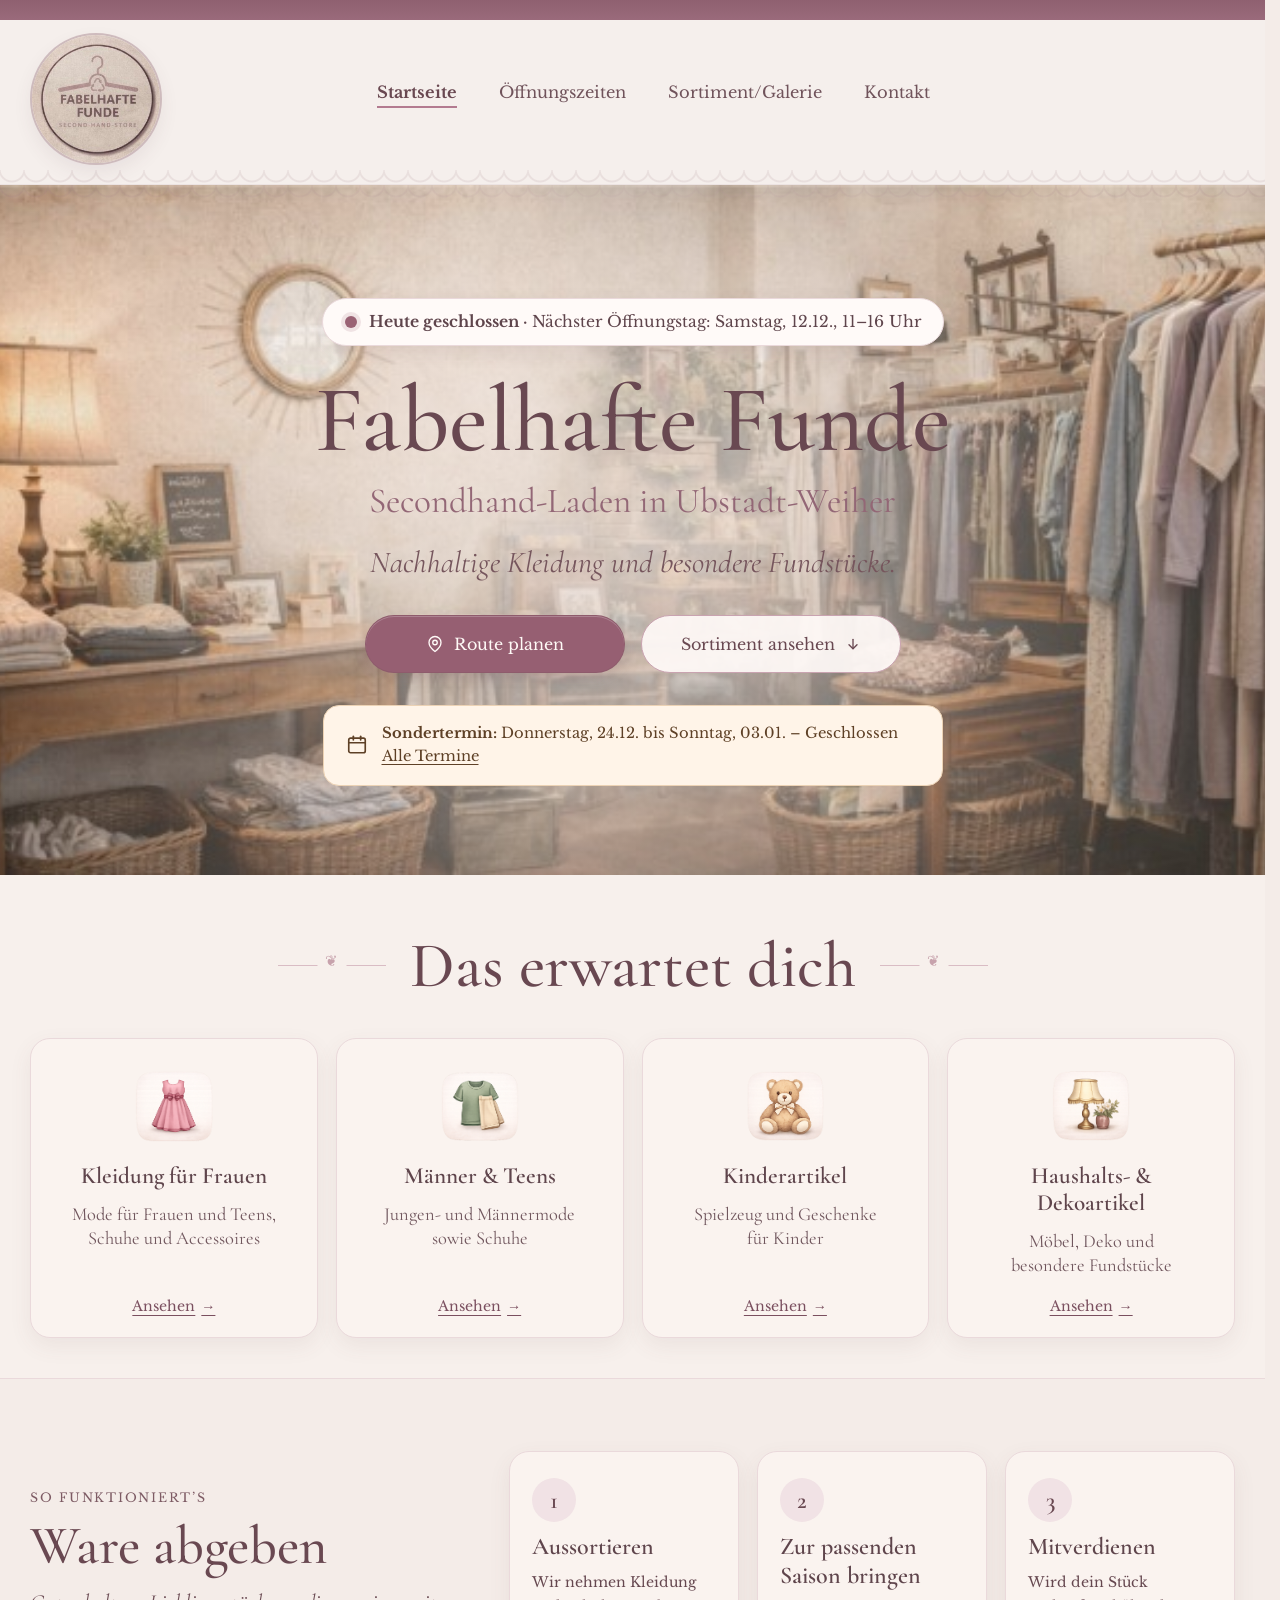
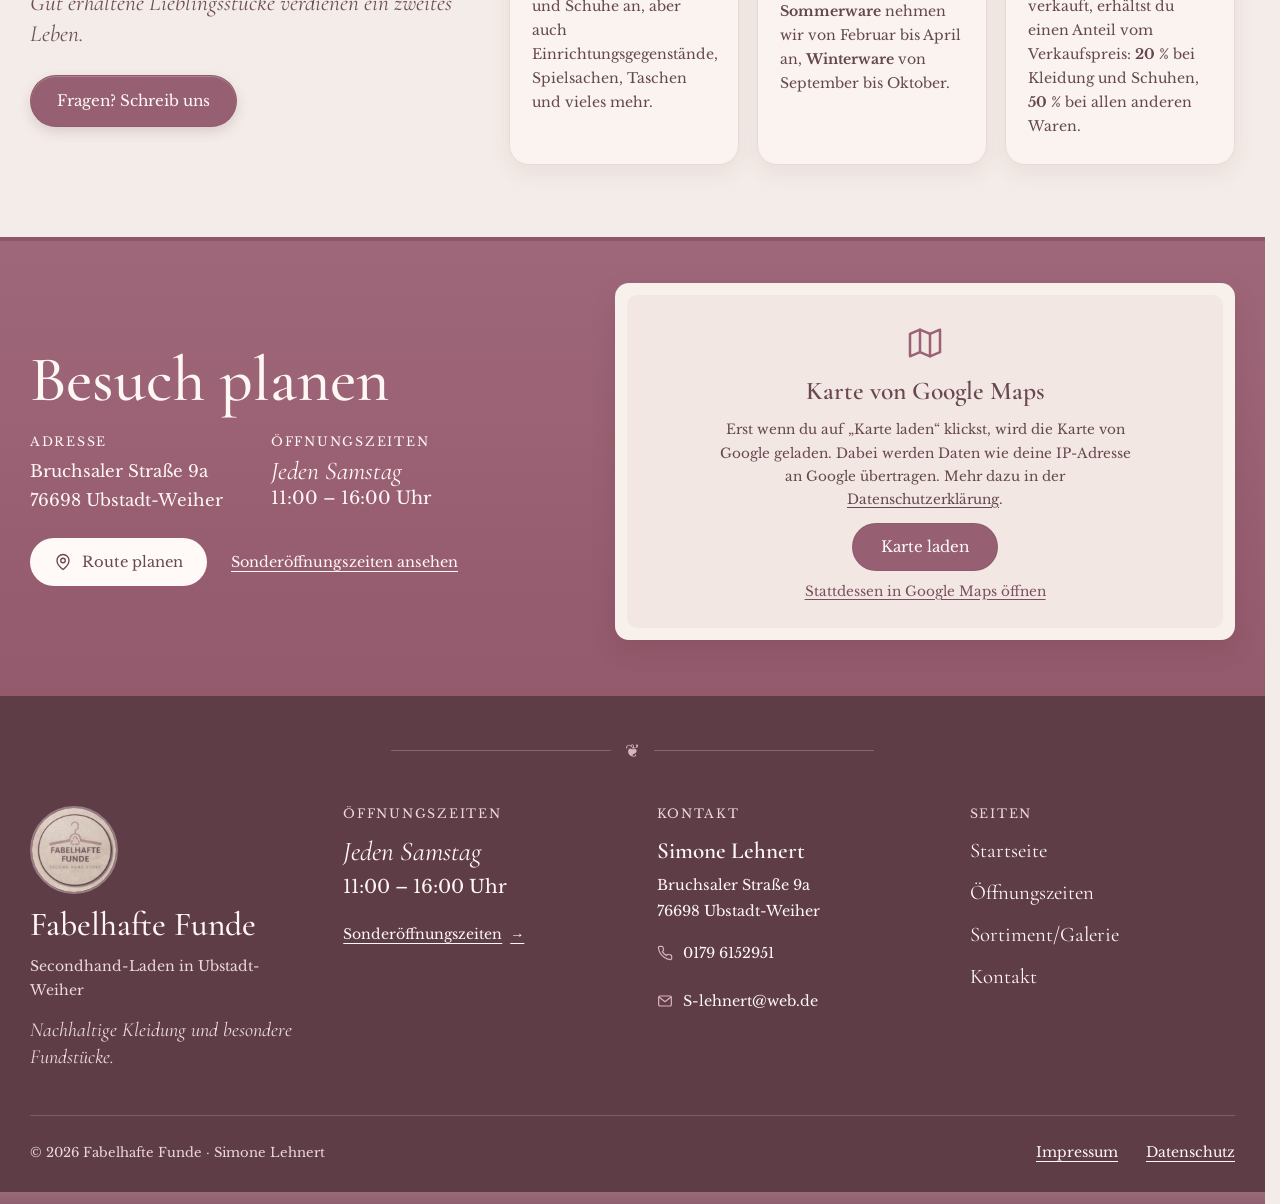
==== commit 4a1535f2: "Ware abgeben: Ablauf, Annahmezeiten und Vergütung eintragen - Drei Schritte mit Simones Angaben stat" ====
--- a/index.html
+++ b/index.html
@@ -144,17 +144,17 @@
           <li class="howto-step">
             <span class="howto-number" aria-hidden="true">1</span>
             <h3>Aussortieren</h3>
-            <p>[Welche Artikel werden angenommen? Zustand, Saison, Kategorien]</p>
+            <p>Wir nehmen Kleidung und Schuhe an, aber auch Einrichtungsgegenstände, Spielsachen, Taschen und vieles mehr.</p>
           </li>
           <li class="howto-step">
             <span class="howto-number" aria-hidden="true">2</span>
-            <h3>Vorbeibringen</h3>
-            <p>[Wann und wie kann Ware abgegeben werden? Mit oder ohne Termin?]</p>
+            <h3>Zur passenden Saison bringen</h3>
+            <p><strong>Sommerware</strong> nehmen wir von Februar bis April an, <strong>Winterware</strong> von September bis Oktober.</p>
           </li>
           <li class="howto-step">
             <span class="howto-number" aria-hidden="true">3</span>
-            <h3>[Verkauf &amp; Abrechnung]</h3>
-            <p>[Wie läuft die Vergütung ab, z. B. Kommission oder Ankauf?]</p>
+            <h3>Mitverdienen</h3>
+            <p>Wird dein Stück verkauft, erhältst du einen Anteil vom Verkaufspreis: <strong>20&nbsp;%</strong> bei Kleidung und Schuhen, <strong>50&nbsp;%</strong> bei allen anderen Waren.</p>
           </li>
         </ol>
       </div>
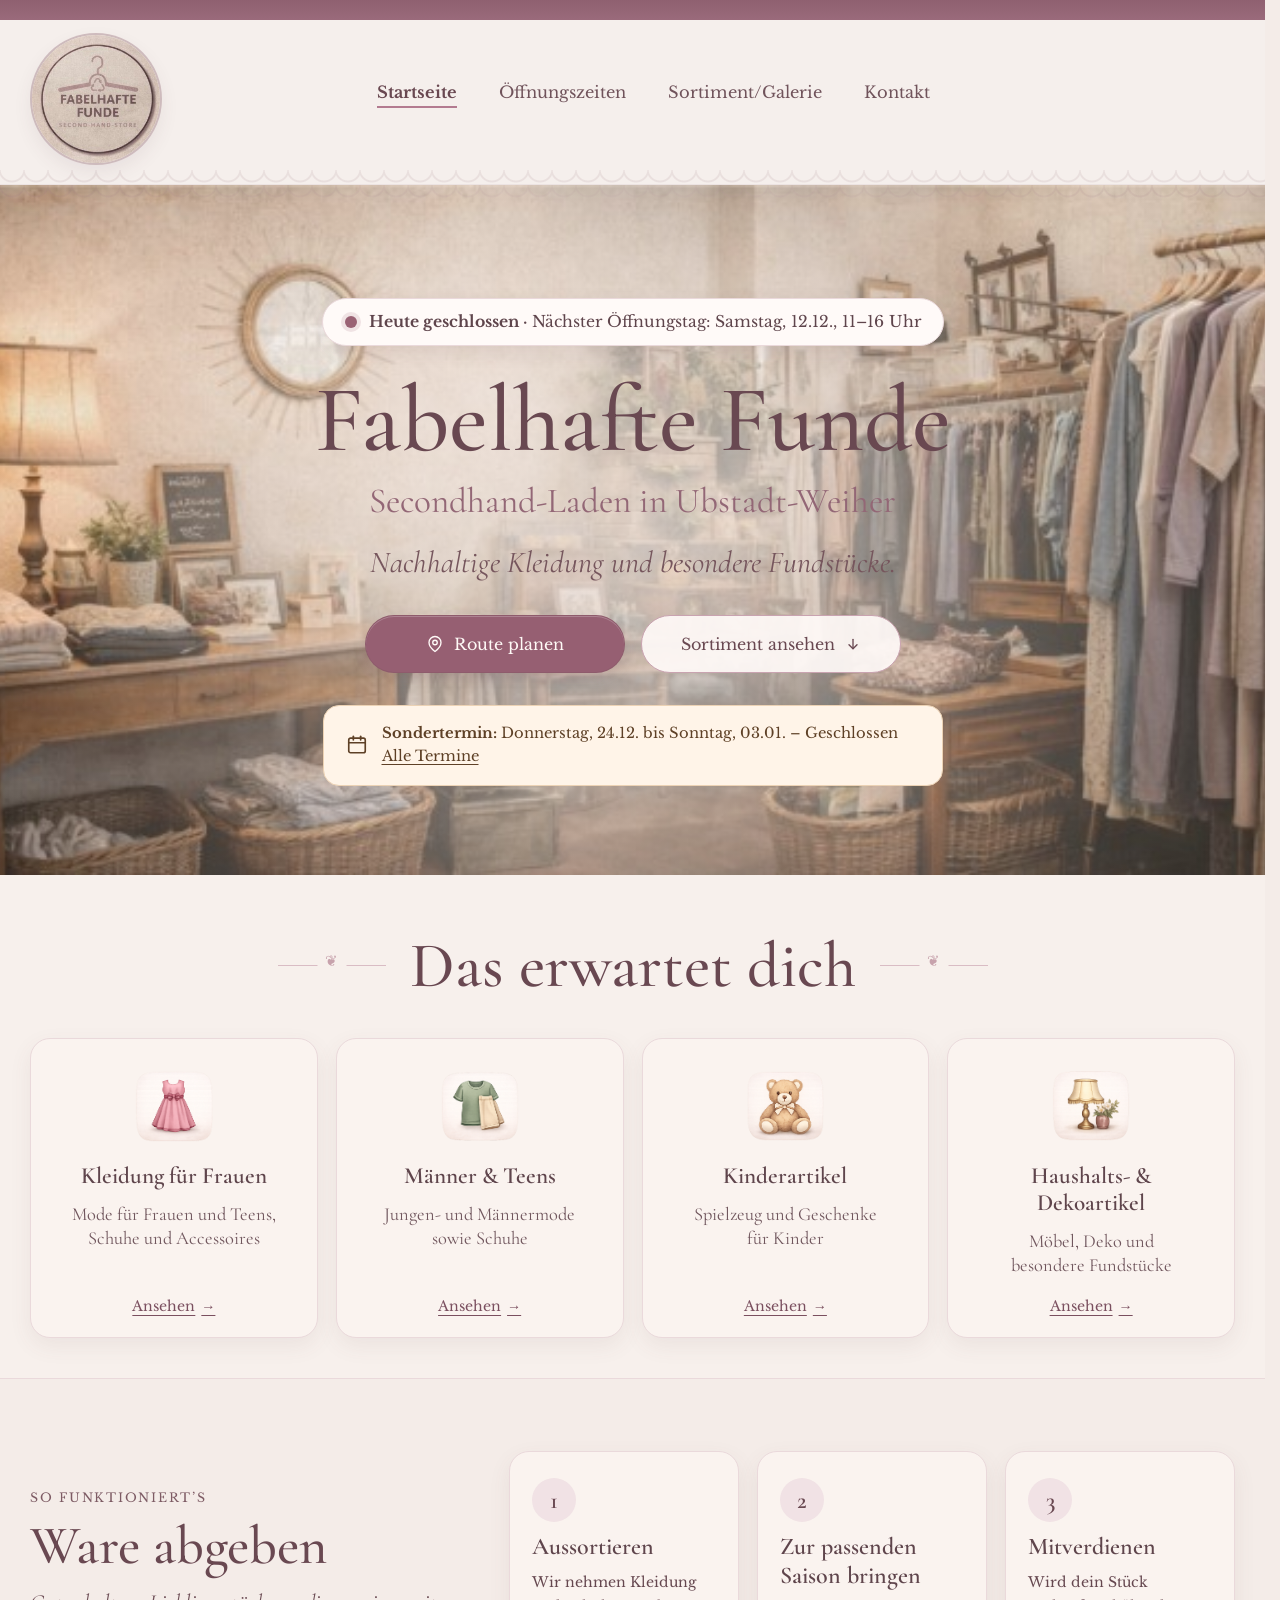
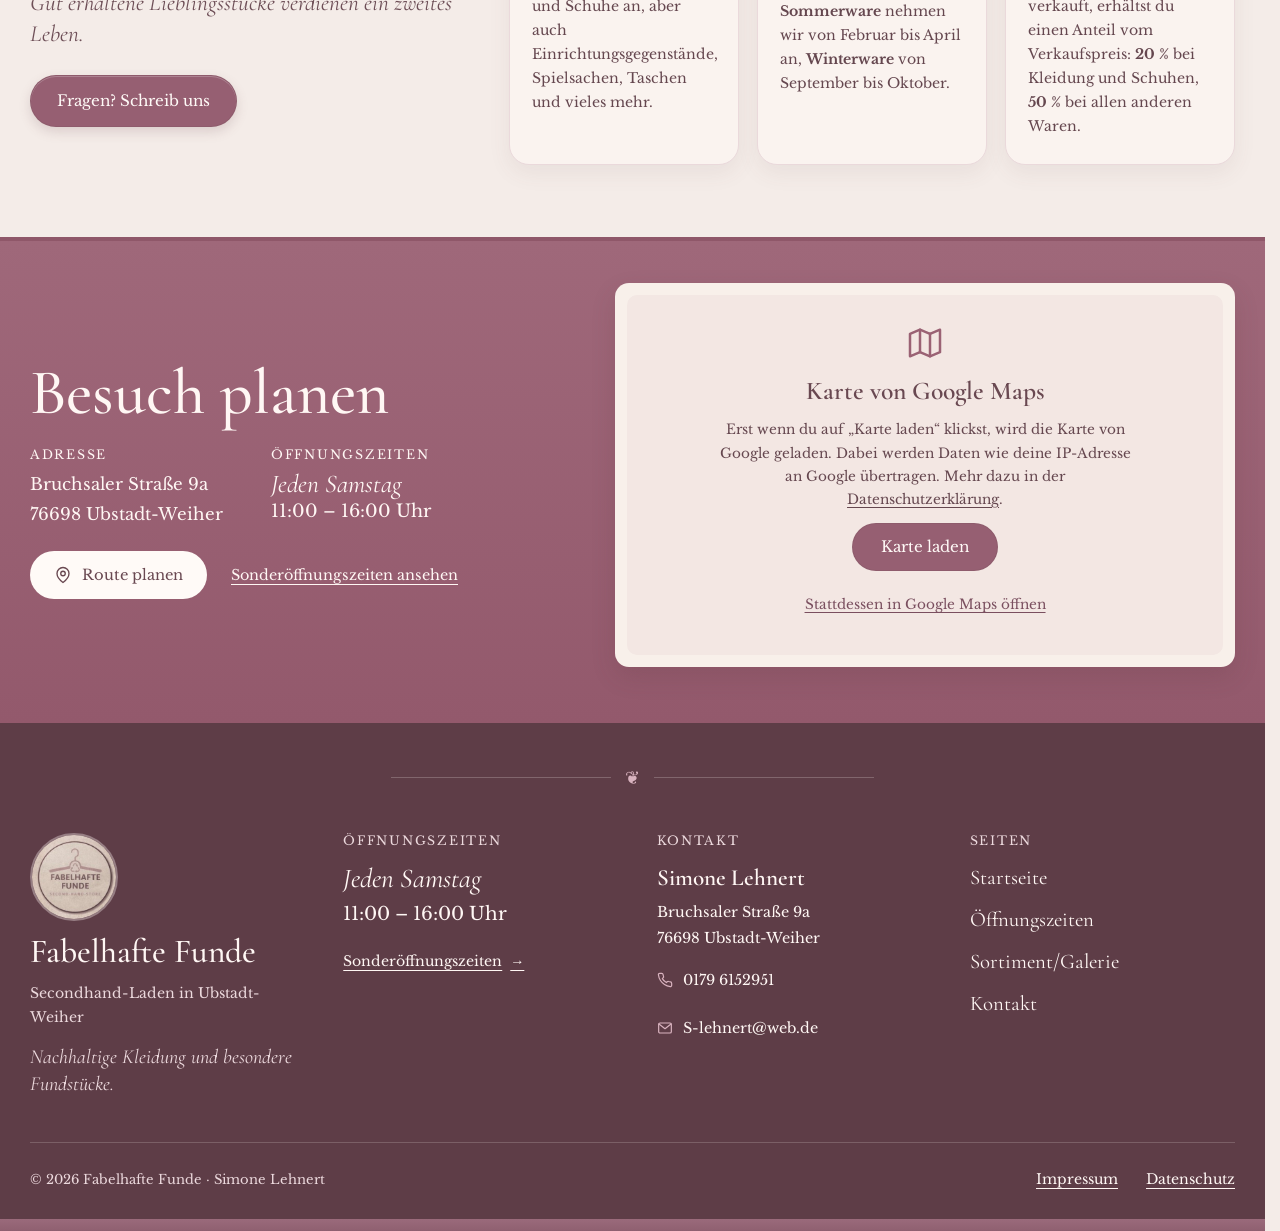
==== commit 0bd85769: "Mobile Ansicht für alle Seiten optimieren - Kompakter Header mit Menü-Button statt zweizeiliger Navi" ====
--- a/index.html
+++ b/index.html
@@ -8,6 +8,7 @@
   <link rel="icon" type="image/png" href="logo.jpg">
 
   <link rel="stylesheet" href="/style.css" />
+  <script src="/menu.js"></script>
   <script type="application/ld+json">
   {
     "@context": "https://schema.org",
@@ -52,11 +53,17 @@
 
   <header class="site-header">
     <div class="container header-inner">
-      <a href="#top" class="logo-link">
+      <a href="/" class="logo-link" aria-label="Fabelhafte Funde – zur Startseite">
         <img src="logo.jpg" alt="Fabelhafte Funde Logo" class="logo" />
       </a>
 
-      <nav class="main-nav">
+      <button type="button" class="nav-toggle" aria-expanded="false" aria-controls="hauptnavigation">
+        <svg class="icon-menu" width="20" height="20" viewBox="0 0 24 24" fill="none" stroke="currentColor" stroke-width="2" stroke-linecap="round" aria-hidden="true"><path d="M4 7h16"/><path d="M4 12h16"/><path d="M4 17h16"/></svg>
+        <svg class="icon-close" width="20" height="20" viewBox="0 0 24 24" fill="none" stroke="currentColor" stroke-width="2" stroke-linecap="round" aria-hidden="true"><path d="M6 6l12 12"/><path d="M18 6L6 18"/></svg>
+        <span class="nav-toggle-label">Menü</span>
+      </button>
+
+      <nav class="main-nav" id="hauptnavigation" aria-label="Hauptnavigation">
         <a href="/" aria-current="page">Startseite</a>
         <a href="/oeffnungszeiten/">Öffnungszeiten</a>
         <a href="/galerie.html">Sortiment/Galerie</a>
@@ -106,25 +113,25 @@
           <a href="/galerie.html#frauen" class="info-card info-card--link">
             <img src="icon-dress.png" alt="" class="card-icon" />
             <h3>Kleidung für Frauen</h3>
-            <p>Mode für Frauen und Teens,<br>Schuhe und Accessoires</p>
+            <p>Mode für Frauen und Teens, <br>Schuhe und Accessoires</p>
             <span class="card-more">Ansehen <span aria-hidden="true">→</span></span>
           </a>
           <a href="/galerie.html#maenner" class="info-card info-card--link">
             <img src="icon-shirt.png" alt="" class="card-icon" />
             <h3>Männer &amp; Teens</h3>
-            <p>Jungen- und Männermode<br>sowie Schuhe</p>
+            <p>Jungen- und Männermode <br>sowie Schuhe</p>
             <span class="card-more">Ansehen <span aria-hidden="true">→</span></span>
           </a>
           <a href="/galerie.html#kinder" class="info-card info-card--link">
             <img src="icon-bear.png" alt="" class="card-icon" />
             <h3>Kinderartikel</h3>
-            <p>Spielzeug und Geschenke<br>für Kinder</p>
+            <p>Spielzeug und Geschenke <br>für Kinder</p>
             <span class="card-more">Ansehen <span aria-hidden="true">→</span></span>
           </a>
           <a href="/galerie.html#haushalt" class="info-card info-card--link">
             <img src="icon-lamp.png" alt="" class="card-icon" />
-            <h3>Haushalts- &amp;<br>Dekoartikel</h3>
-            <p>Möbel, Deko und<br>besondere Fundstücke</p>
+            <h3>Haushalts- &amp; <br>Dekoartikel</h3>
+            <p>Möbel, Deko und <br>besondere Fundstücke</p>
             <span class="card-more">Ansehen <span aria-hidden="true">→</span></span>
           </a>
         </div>
--- a/style.css
+++ b/style.css
@@ -1883,3 +1883,353 @@
     font-size: 2.6rem;
   }
 }
+
+/* ==========================================================================
+   MOBILE OPTIMIERUNG (alle Seiten)
+   ========================================================================== */
+
+.nav-toggle {
+  display: none;
+}
+
+.map-consent-link {
+  display: inline-flex;
+  align-items: center;
+  min-height: 44px;
+}
+
+@media (max-width: 760px) {
+  /* Kompakter Header mit Menü-Button */
+  .header-inner {
+    display: flex;
+    flex-direction: row;
+    flex-wrap: wrap;
+    align-items: center;
+    justify-content: space-between;
+    min-height: 0;
+    gap: 0;
+    padding: 10px 0;
+  }
+
+  .logo-link {
+    margin-top: 0;
+  }
+
+  .logo {
+    width: 68px;
+    height: 68px;
+  }
+
+  .js .nav-toggle {
+    display: inline-flex;
+    align-items: center;
+    gap: 8px;
+    min-height: 44px;
+    padding: 0 18px;
+    border-radius: 999px;
+    border: 1px solid #c9a3b0;
+    background: #fffaf8;
+    color: var(--rose-deep);
+    font-family: "Libre Baskerville", serif;
+    font-size: 0.92rem;
+    cursor: pointer;
+  }
+
+  .nav-toggle .icon-close,
+  .nav-toggle[aria-expanded="true"] .icon-menu {
+    display: none;
+  }
+
+  .nav-toggle[aria-expanded="true"] .icon-close {
+    display: block;
+  }
+
+  .main-nav {
+    width: 100%;
+    margin: 10px 0 0;
+    flex-direction: column;
+    align-items: stretch;
+    gap: 0;
+    font-size: 1.05rem;
+  }
+
+  .js .main-nav {
+    display: none;
+  }
+
+  .js .main-nav.is-open {
+    display: flex;
+  }
+
+  .main-nav a {
+    display: flex;
+    align-items: center;
+    min-height: 50px;
+    padding: 0 6px;
+    border-top: 1px solid rgba(132, 95, 105, 0.14);
+  }
+
+  .main-nav a[aria-current="page"] {
+    border-bottom: 0;
+    padding-bottom: 0;
+    background: rgba(179, 123, 144, 0.1);
+  }
+
+  /* Überschriften: Ornamente nur, wenn genug Platz ist */
+  .section {
+    padding: 40px 0 32px;
+  }
+
+  .section-title {
+    margin-bottom: 24px;
+  }
+
+  /* Hero */
+  .hero,
+  .hero-content {
+    min-height: 0;
+  }
+
+  .hero-text {
+    padding: 44px 0 52px;
+  }
+
+  .live-status {
+    padding: 10px 16px;
+    margin-bottom: 22px;
+  }
+
+  .hero-subtitle {
+    margin-bottom: 14px;
+  }
+
+  .hero-claim {
+    margin-bottom: 26px;
+  }
+
+  .hero-buttons {
+    gap: 12px;
+  }
+
+  .hero-notice {
+    margin-top: 22px;
+    padding: 14px 16px;
+  }
+
+  /* Sortiment-Kacheln als kompakte Zeilen (Startseite + Galerie) */
+  .card-grid {
+    gap: 12px;
+  }
+
+  .info-card {
+    min-height: 0;
+    display: grid;
+    grid-template-columns: 60px 1fr;
+    column-gap: 16px;
+    align-items: center;
+    text-align: left;
+    padding: 16px 18px;
+  }
+
+  .info-card .card-icon {
+    grid-row: 1 / span 3;
+    width: 60px;
+    height: 60px;
+    margin: 0;
+  }
+
+  .info-card h3 {
+    margin: 0 0 4px;
+    font-size: 1.35rem;
+  }
+
+  .info-card br {
+    display: none;
+  }
+
+  .card-more {
+    grid-column: 2;
+    justify-self: start;
+    margin-top: 6px;
+    padding-top: 0;
+  }
+
+  /* Ware abgeben */
+  .howto-section {
+    padding: 44px 0;
+  }
+
+  .howto-grid {
+    gap: 24px;
+  }
+
+  .howto-steps {
+    gap: 12px;
+  }
+
+  .howto-step {
+    padding: 20px 18px;
+  }
+
+  /* Besuch planen / So findest du uns */
+  .hours-section {
+    padding: 40px 0 44px;
+  }
+
+  .hours-grid {
+    gap: 28px;
+  }
+
+  .map-card,
+  .map-consent {
+    min-height: 0;
+  }
+
+  /* Kontaktseite */
+  .page-intro-overlay {
+    padding: 48px 16px 44px;
+  }
+
+  .contact-cards {
+    padding: 32px 0 8px;
+  }
+
+  .contact-card-grid {
+    gap: 12px;
+  }
+
+  .contact-card {
+    display: grid;
+    grid-template-columns: 52px 1fr;
+    column-gap: 16px;
+    row-gap: 2px;
+    align-items: center;
+    text-align: left;
+    padding: 18px;
+  }
+
+  .contact-icon {
+    grid-row: 1 / span 3;
+    width: 52px;
+    height: 52px;
+    margin: 0;
+  }
+
+  .contact-icon svg {
+    width: 24px;
+    height: 24px;
+  }
+
+  .contact-card h2 {
+    font-size: 1.4rem;
+  }
+
+  .contact-card p {
+    font-size: 1.15rem;
+  }
+
+  .pill-link {
+    grid-column: 2;
+    justify-self: start;
+    margin-top: 8px;
+  }
+
+  .contact-section {
+    padding: 32px 0 48px;
+  }
+
+  .aside-card {
+    padding: 24px 20px;
+  }
+
+  /* iOS zoomt bei Schrift unter 16px ins Formular – daher 16px */
+  .form-field input,
+  .form-field select,
+  .form-field textarea {
+    font-size: 16px;
+  }
+
+  /* Galerie */
+  .galerie-subpage-wrapper {
+    padding: 28px 0;
+  }
+
+  .sortiment-top {
+    margin-bottom: 20px;
+  }
+
+  .sortiment-top h2 {
+    margin: 0 0 6px;
+    font-size: 2rem;
+  }
+
+  .sortiment-intro-claim {
+    margin: 0;
+    font-size: 1.25rem;
+  }
+
+  /* Footer etwas kompakter */
+  .footer-inner {
+    padding-top: 32px;
+  }
+
+  .footer-ornament {
+    margin-bottom: 28px;
+  }
+
+  .footer-grid {
+    gap: 30px;
+  }
+
+  .footer-bottom {
+    margin-top: 32px;
+  }
+}
+
+@media (max-width: 480px) {
+  .section-title .ornament-line {
+    display: none;
+  }
+
+  .section-title h2 {
+    text-align: center;
+  }
+}
+
+/* Tabelle der Sondertermine auf schmalen Bildschirmen untereinander */
+@media (max-width: 600px) {
+  .termine-tabelle thead {
+    display: none;
+  }
+
+  .termine-tabelle,
+  .termine-tabelle tbody,
+  .termine-tabelle tr,
+  .termine-tabelle td {
+    display: block;
+    width: 100%;
+  }
+
+  #oeffnungszeiten-body tr {
+    padding: 16px 20px;
+    border-top: 1px solid #f2e8e4;
+  }
+
+  #oeffnungszeiten-body tr:first-child {
+    border-top: 0;
+  }
+
+  #oeffnungszeiten-body td {
+    padding: 0;
+    border: 0;
+  }
+
+  #oeffnungszeiten-body td:first-child {
+    font-weight: 700;
+    margin-bottom: 4px;
+  }
+
+  #oeffnungszeiten-body td.leer {
+    display: none;
+  }
+}
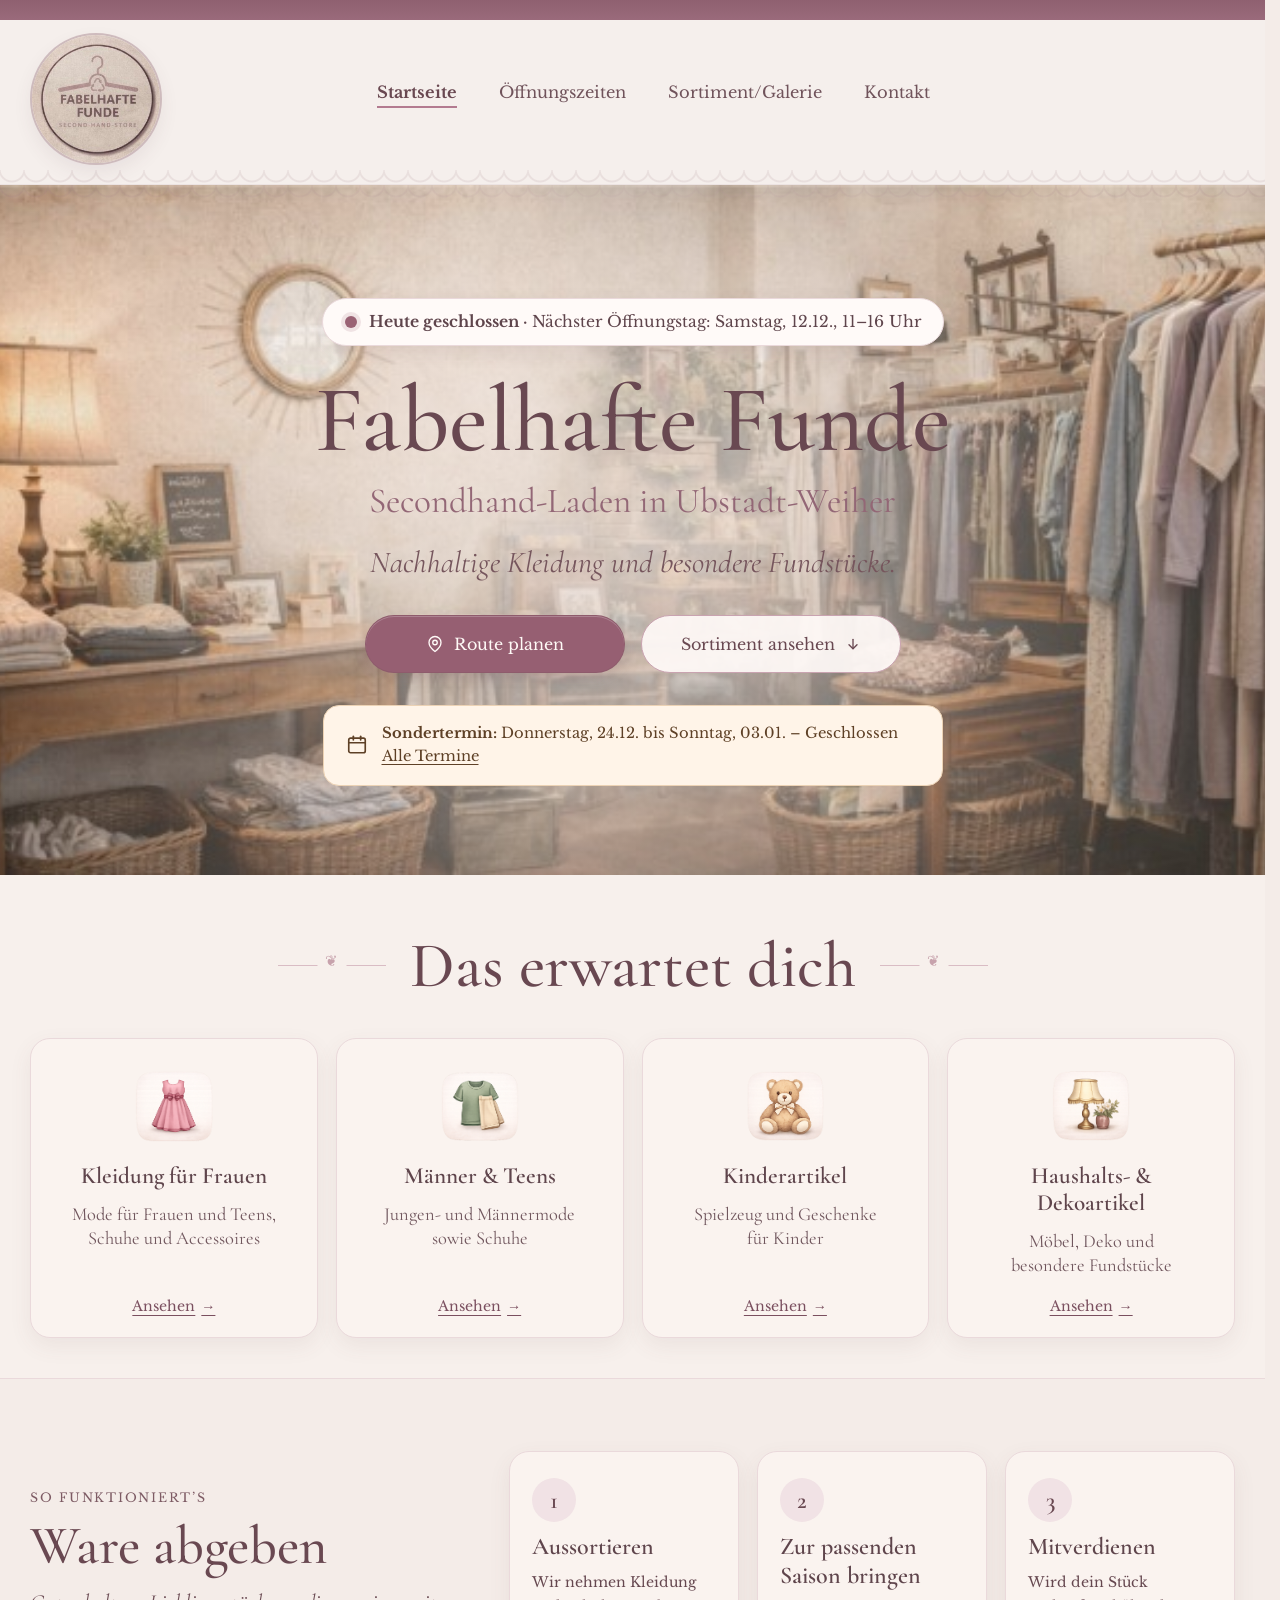
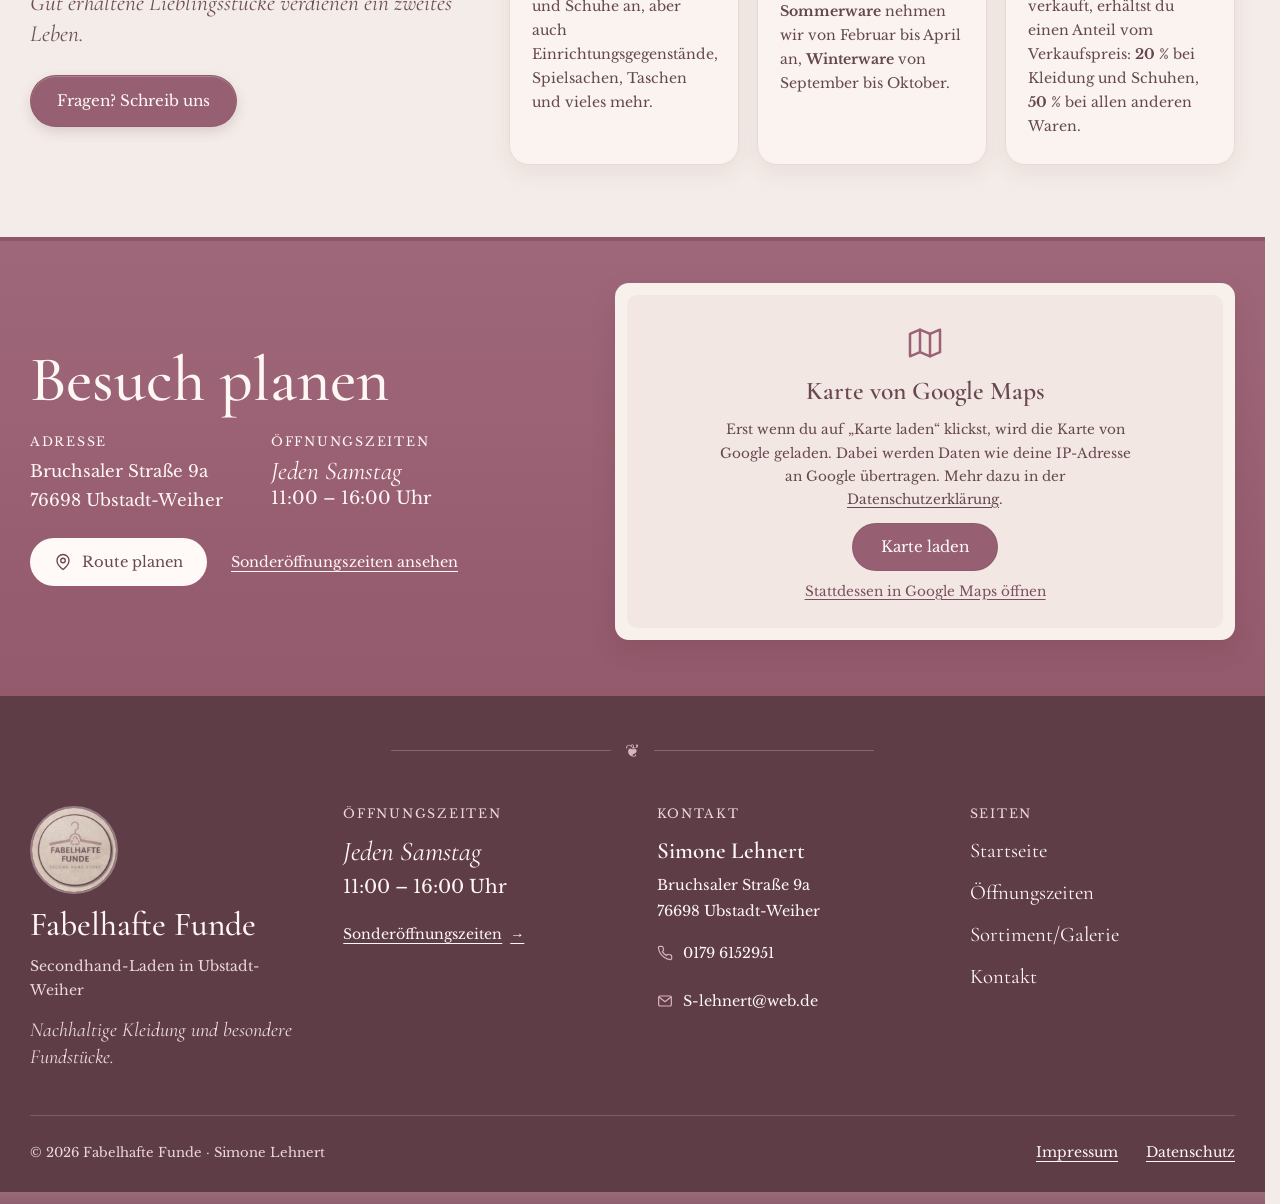
==== commit 9430a456: "Desktop-Ansicht exakt wie im Live-Stand belassen - Größere Tippfläche für den Maps-Link nur auf dem " ====
--- a/index.html
+++ b/index.html
@@ -53,7 +53,7 @@
 
   <header class="site-header">
     <div class="container header-inner">
-      <a href="/" class="logo-link" aria-label="Fabelhafte Funde – zur Startseite">
+      <a href="#top" class="logo-link">
         <img src="logo.jpg" alt="Fabelhafte Funde Logo" class="logo" />
       </a>
 
--- a/style.css
+++ b/style.css
@@ -1892,13 +1892,13 @@
   display: none;
 }
 
-.map-consent-link {
-  display: inline-flex;
-  align-items: center;
-  min-height: 44px;
-}
-
 @media (max-width: 760px) {
+  .map-consent-link {
+    display: inline-flex;
+    align-items: center;
+    min-height: 44px;
+  }
+
   /* Kompakter Header mit Menü-Button */
   .header-inner {
     display: flex;
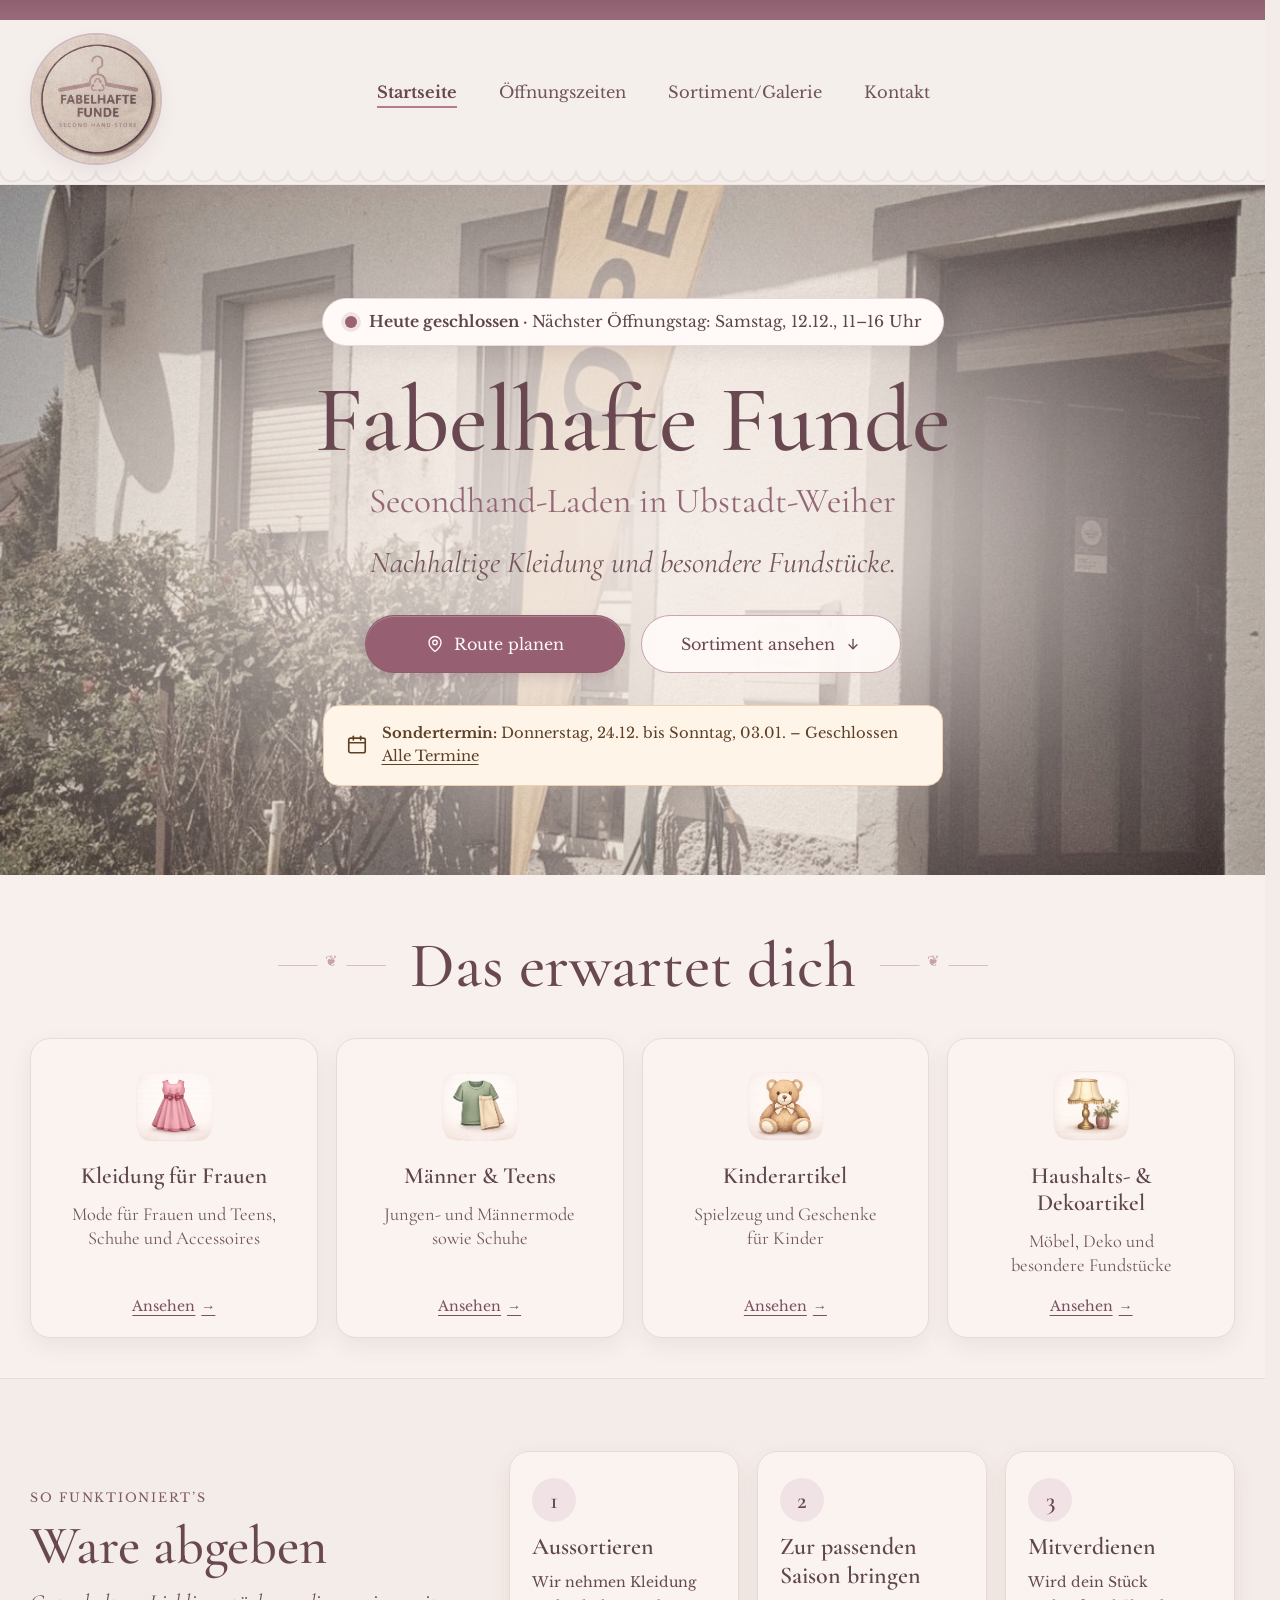
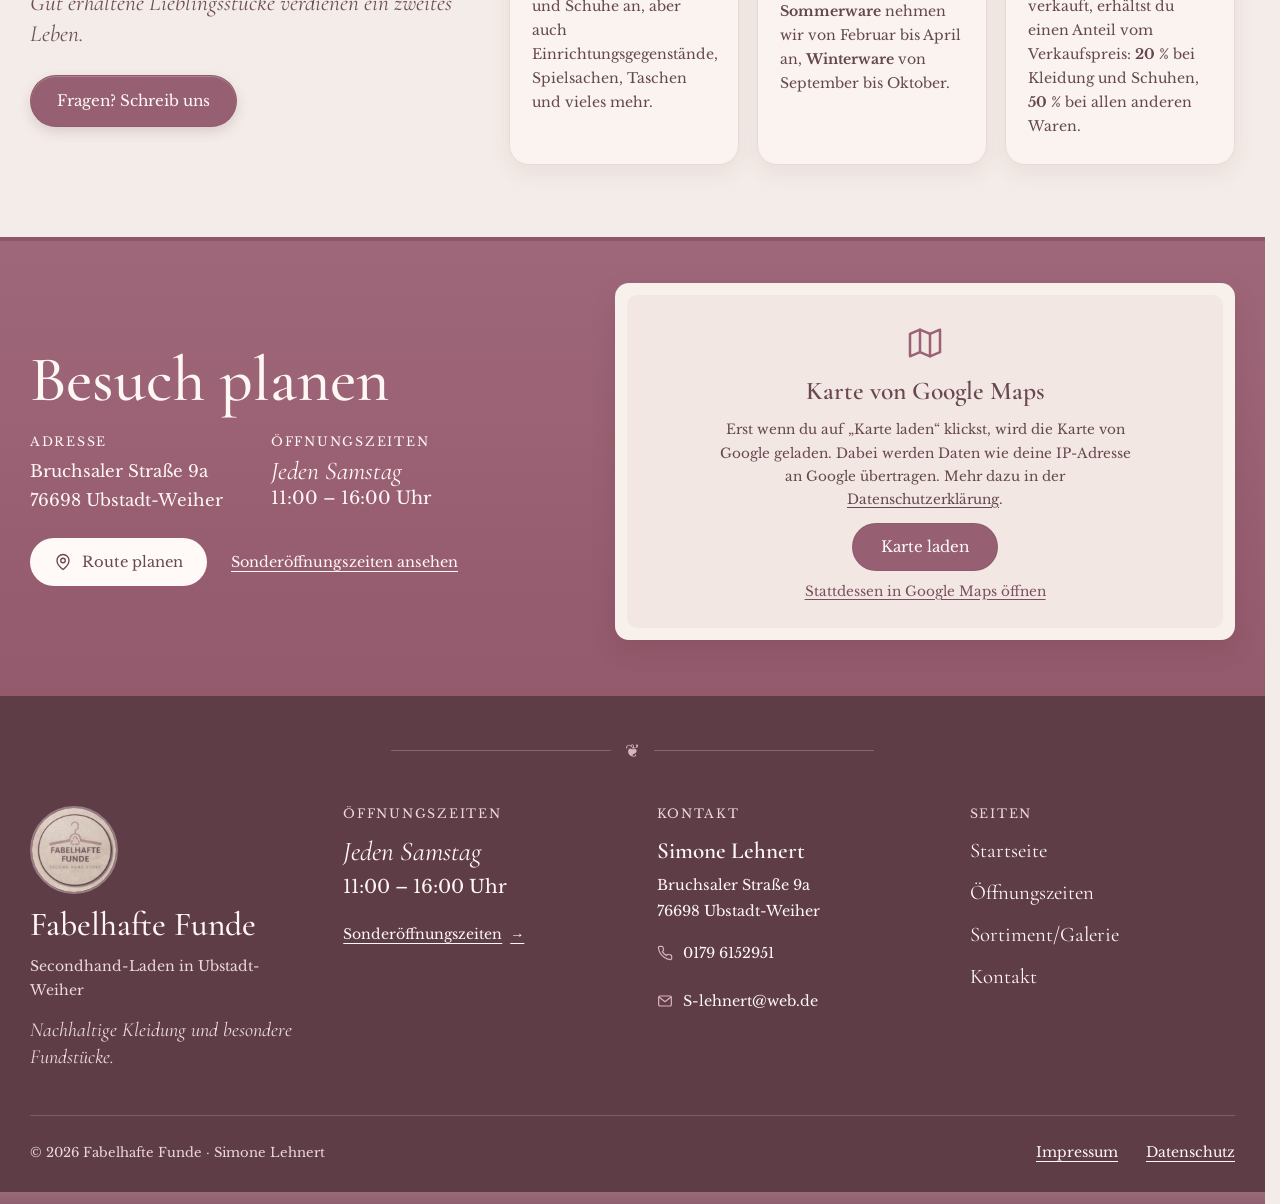
==== commit 6efacebf: "Startseite: Vintage-Ladenfoto als Hero-Bild - Neues Hero-Bild: Foto des Ladens mit OPEN-Fahne, im Vi" ====
--- a/index.html
+++ b/index.html
@@ -19,7 +19,7 @@
     "url": "https://fabelhaftefunde.de/",
     "logo": "https://fabelhaftefunde.de/logo.jpg",
     "image": [
-      "https://fabelhaftefunde.de/hero.jpg",
+      "https://fabelhaftefunde.de/hero-laden.jpg",
       "https://fabelhaftefunde.de/gallery-1.jpeg"
     ],
     "telephone": "+49 179 6152951",
--- a/style.css
+++ b/style.css
@@ -221,7 +221,7 @@
 .hero {
   position: relative;
   min-height: 690px;
-  background: url("hero.jpg") center center / cover no-repeat;
+  background: url("hero-laden.jpg") center 55% / cover no-repeat;
   overflow: hidden;
 }
 
@@ -229,7 +229,7 @@
   position: absolute;
   inset: 0;
   background:
-    radial-gradient(circle at center, rgba(249, 241, 236, 0.70) 0%, rgba(249, 241, 236, 0.52) 28%, rgba(249, 241, 236, 0.24) 55%, rgba(249, 241, 236, 0.10) 78%, rgba(249, 241, 236, 0.03) 100%);
+    radial-gradient(ellipse at center, rgba(249, 241, 236, 0.86) 0%, rgba(249, 241, 236, 0.7) 32%, rgba(249, 241, 236, 0.3) 66%, rgba(249, 241, 236, 0.06) 100%);
 }
 
 .hero-content {
@@ -1888,7 +1888,8 @@
    MOBILE OPTIMIERUNG (alle Seiten)
    ========================================================================== */
 
-.nav-toggle {
+.nav-toggle,
+.sondertermin-mobil {
   display: none;
 }
 
@@ -1990,6 +1991,15 @@
     min-height: 0;
   }
 
+  .hero {
+    background-image: url("hero-laden-mobil.jpg");
+    background-position: center 40%;
+  }
+
+  .hero-overlay {
+    background: radial-gradient(ellipse at center, rgba(249, 241, 236, 0.88) 0%, rgba(249, 241, 236, 0.78) 45%, rgba(249, 241, 236, 0.55) 100%);
+  }
+
   .hero-text {
     padding: 44px 0 52px;
   }
@@ -2014,6 +2024,21 @@
   .hero-notice {
     margin-top: 22px;
     padding: 14px 16px;
+  }
+
+  /* Sondertermin untereinander: Sondertermin: / Tag / Status / Alle Termine */
+  .hero-notice .sondertermin-text {
+    display: none;
+  }
+
+  .hero-notice .sondertermin-mobil,
+  .sondertermin-mobil > *,
+  .hero-notice a {
+    display: block;
+  }
+
+  .hero-notice a {
+    margin-top: 4px;
   }
 
   /* Sortiment-Kacheln als kompakte Zeilen (Startseite + Galerie) */
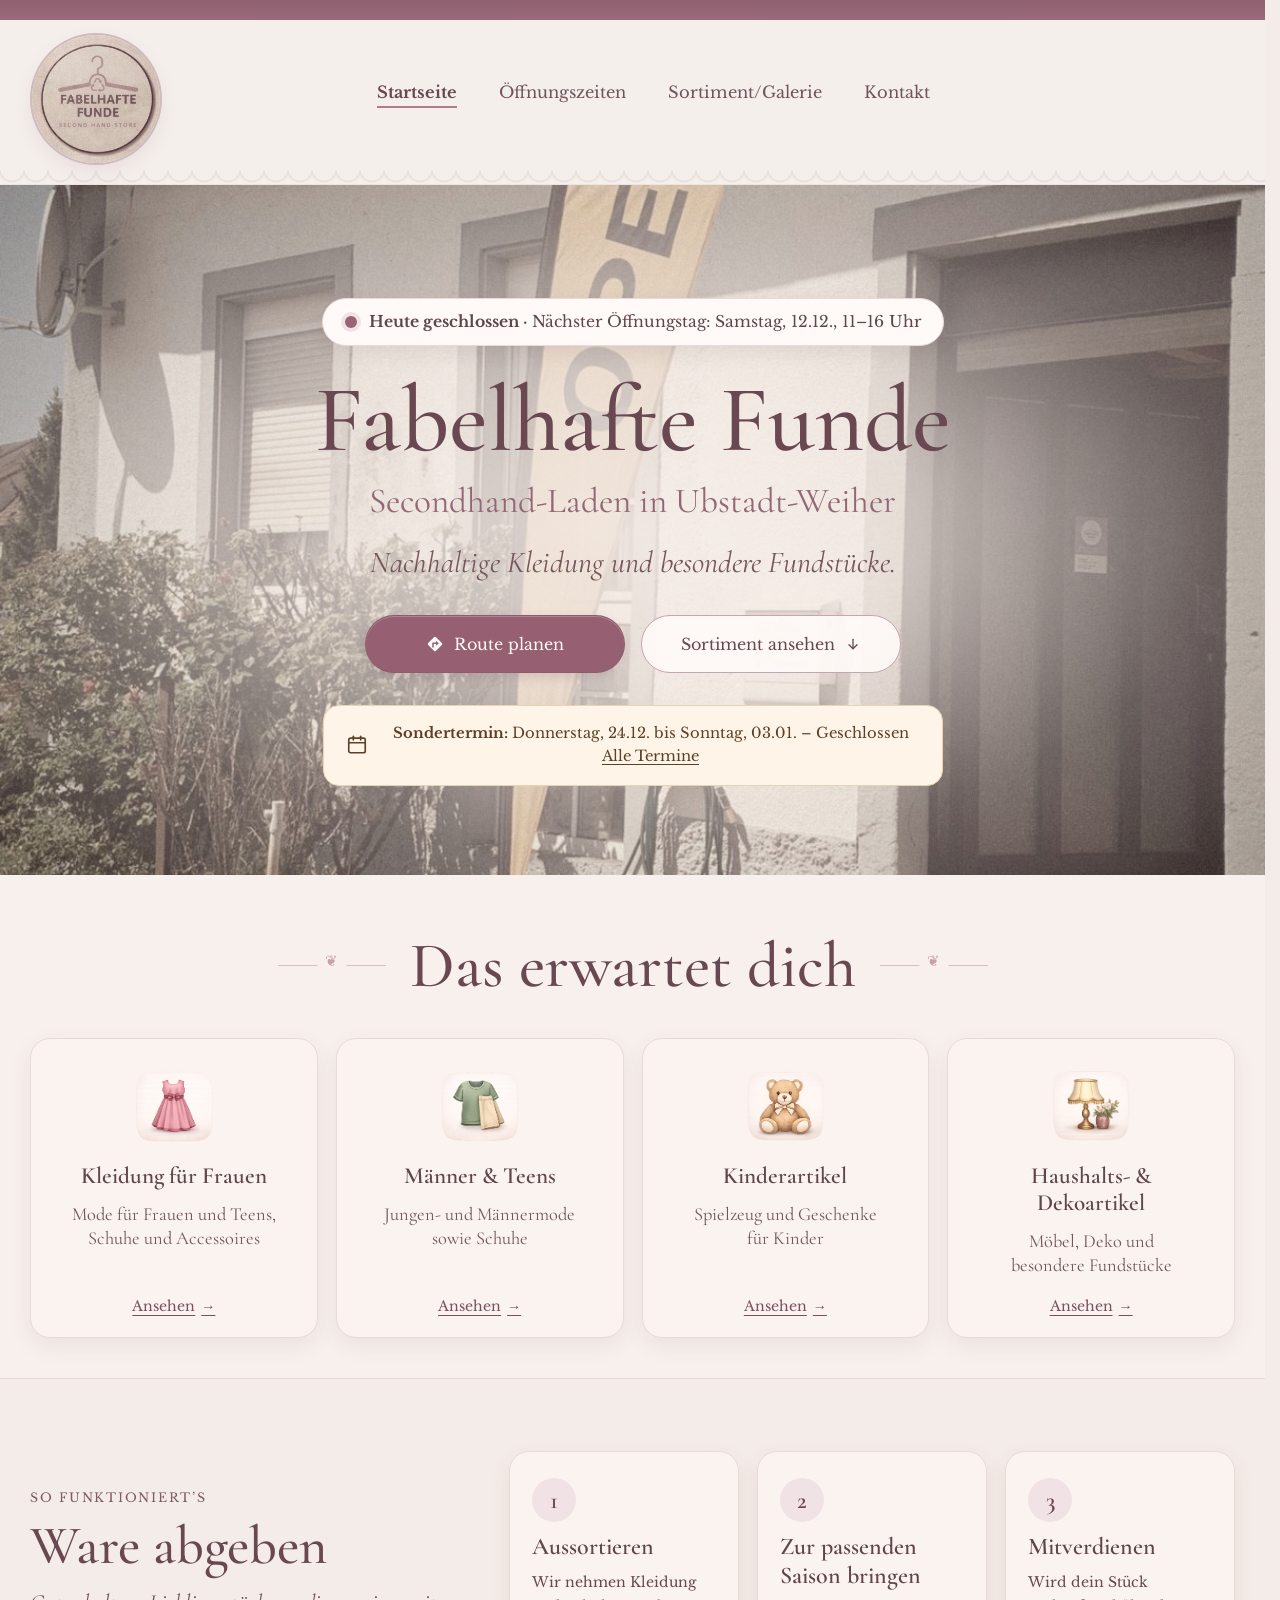
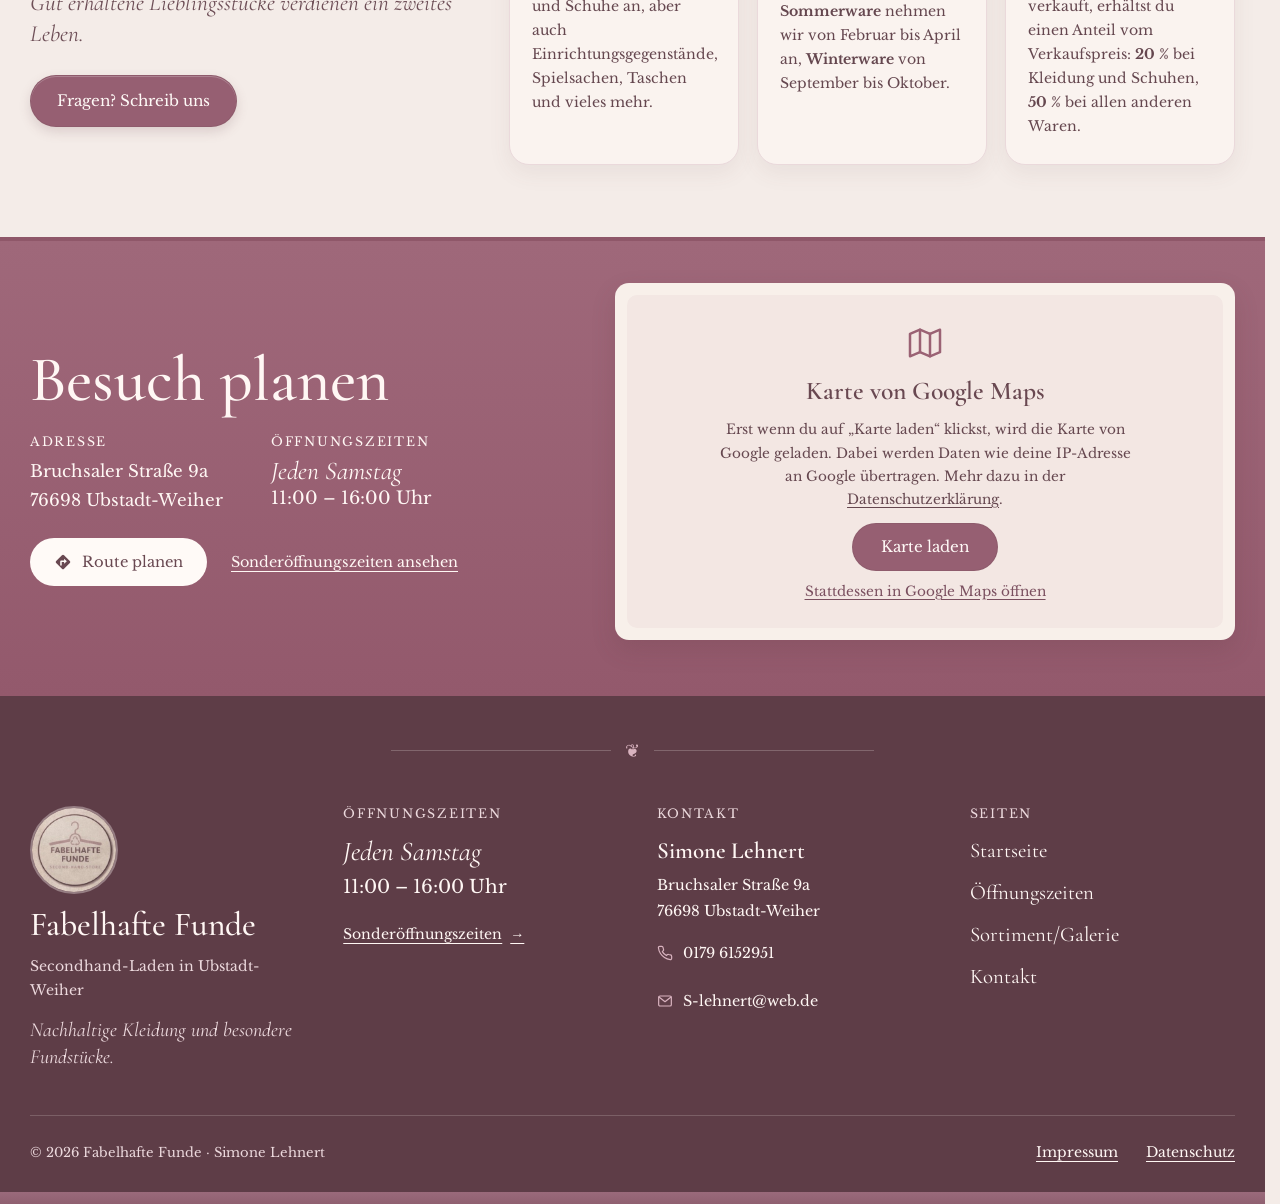
==== commit 06fa4eee: "Klassisches Routen-Icon vor „Route planen“ Raute mit Rechtsabbiege-Pfeil statt Standort-Pin, Farbe w" ====
--- a/index.html
+++ b/index.html
@@ -5,10 +5,10 @@
   <meta name="viewport" content="width=device-width, initial-scale=1.0" />
   <title>Fabelhafte Funde – Secondhand-Laden in Ubstadt-Weiher bei Bruchsal</title>
   <meta name="description" content="Secondhand-Laden in Ubstadt-Weiher bei Bruchsal: nachhaltige Kleidung für Frauen, Männer und Kinder, Spielzeug, Möbel und Deko. Samstags 11–16 Uhr geöffnet." />
-  <link rel="icon" type="image/png" href="logo.jpg">
-
-  <link rel="stylesheet" href="/style.css" />
-  <script src="/menu.js"></script>
+  <link rel="icon" type="image/jpeg" href="/assets/img/logo.jpg">
+
+  <link rel="stylesheet" href="/assets/css/style.css" />
+  <script src="/assets/js/menu.js"></script>
   <script type="application/ld+json">
   {
     "@context": "https://schema.org",
@@ -17,10 +17,10 @@
     "name": "Fabelhafte Funde",
     "description": "Secondhand-Laden in Ubstadt-Weiher bei Bruchsal mit nachhaltiger Kleidung für Frauen, Männer und Kinder, Spielzeug, Möbeln sowie Haushalts- und Dekoartikeln.",
     "url": "https://fabelhaftefunde.de/",
-    "logo": "https://fabelhaftefunde.de/logo.jpg",
+    "logo": "https://fabelhaftefunde.de/assets/img/logo.jpg",
     "image": [
-      "https://fabelhaftefunde.de/hero-laden.jpg",
-      "https://fabelhaftefunde.de/gallery-1.jpeg"
+      "https://fabelhaftefunde.de/assets/img/hero/laden.jpg",
+      "https://fabelhaftefunde.de/assets/img/laden-frauen.jpeg"
     ],
     "telephone": "+49 179 6152951",
     "email": "S-lehnert@web.de",
@@ -54,7 +54,7 @@
   <header class="site-header">
     <div class="container header-inner">
       <a href="#top" class="logo-link">
-        <img src="logo.jpg" alt="Fabelhafte Funde Logo" class="logo" />
+        <img src="/assets/img/logo.jpg" alt="Fabelhafte Funde Logo" class="logo" />
       </a>
 
       <button type="button" class="nav-toggle" aria-expanded="false" aria-controls="hauptnavigation">
@@ -89,7 +89,7 @@
           <p class="hero-subtitle">Secondhand-Laden in Ubstadt-Weiher</p>
           <p class="hero-claim">Nachhaltige Kleidung und besondere Fundstücke.</p>
           <div class="hero-buttons">
-            <a href="https://www.google.com/maps/dir/?api=1&amp;destination=Bruchsaler+Stra%C3%9Fe+9a,+76698+Ubstadt-Weiher" class="btn-primary" target="_blank" rel="noopener"><svg width="18" height="18" viewBox="0 0 24 24" fill="none" stroke="currentColor" stroke-width="1.8" stroke-linecap="round" stroke-linejoin="round" aria-hidden="true"><path d="M20 10c0 6-8 12-8 12s-8-6-8-12a8 8 0 0 1 16 0z"/><circle cx="12" cy="10" r="3"/></svg> Route planen</a>
+            <a href="https://www.google.com/maps/dir/?api=1&amp;destination=Bruchsaler+Stra%C3%9Fe+9a,+76698+Ubstadt-Weiher" class="btn-primary" target="_blank" rel="noopener"><svg width="18" height="18" viewBox="0 0 24 24" aria-hidden="true"><path fill="currentColor" fill-rule="evenodd" d="M10.6 2.9a2 2 0 0 1 2.8 0l7.7 7.7a2 2 0 0 1 0 2.8l-7.7 7.7a2 2 0 0 1-2.8 0l-7.7-7.7a2 2 0 0 1 0-2.8zM8.3 16.5V11.2q0-1.2 1.2-1.2h4V7.6L17.1 11l-3.6 3.4V12H10.3v4.5z"/></svg> Route planen</a>
             <a href="#sortiment" class="btn-secondary">Sortiment ansehen <svg width="16" height="16" viewBox="0 0 24 24" fill="none" stroke="currentColor" stroke-width="2" stroke-linecap="round" stroke-linejoin="round" aria-hidden="true"><path d="M12 5v14"/><path d="M6 13l6 6 6-6"/></svg></a>
           </div>
           <p class="hero-notice" data-sondertermin hidden>
@@ -111,25 +111,25 @@
 
         <div class="card-grid">
           <a href="/galerie.html#frauen" class="info-card info-card--link">
-            <img src="icon-dress.png" alt="" class="card-icon" />
+            <img src="/assets/img/icons/kleid.png" alt="" class="card-icon" />
             <h3>Kleidung für Frauen</h3>
             <p>Mode für Frauen und Teens, <br>Schuhe und Accessoires</p>
             <span class="card-more">Ansehen <span aria-hidden="true">→</span></span>
           </a>
           <a href="/galerie.html#maenner" class="info-card info-card--link">
-            <img src="icon-shirt.png" alt="" class="card-icon" />
+            <img src="/assets/img/icons/shirt.png" alt="" class="card-icon" />
             <h3>Männer &amp; Teens</h3>
             <p>Jungen- und Männermode <br>sowie Schuhe</p>
             <span class="card-more">Ansehen <span aria-hidden="true">→</span></span>
           </a>
           <a href="/galerie.html#kinder" class="info-card info-card--link">
-            <img src="icon-bear.png" alt="" class="card-icon" />
+            <img src="/assets/img/icons/baer.png" alt="" class="card-icon" />
             <h3>Kinderartikel</h3>
             <p>Spielzeug und Geschenke <br>für Kinder</p>
             <span class="card-more">Ansehen <span aria-hidden="true">→</span></span>
           </a>
           <a href="/galerie.html#haushalt" class="info-card info-card--link">
-            <img src="icon-lamp.png" alt="" class="card-icon" />
+            <img src="/assets/img/icons/lampe.png" alt="" class="card-icon" />
             <h3>Haushalts- &amp; <br>Dekoartikel</h3>
             <p>Möbel, Deko und <br>besondere Fundstücke</p>
             <span class="card-more">Ansehen <span aria-hidden="true">→</span></span>
@@ -184,7 +184,7 @@
             </div>
           </div>
           <div class="visit-actions">
-            <a href="https://www.google.com/maps/dir/?api=1&amp;destination=Bruchsaler+Stra%C3%9Fe+9a,+76698+Ubstadt-Weiher" class="aside-button" target="_blank" rel="noopener"><svg width="18" height="18" viewBox="0 0 24 24" fill="none" stroke="currentColor" stroke-width="1.8" stroke-linecap="round" stroke-linejoin="round" aria-hidden="true"><path d="M20 10c0 6-8 12-8 12s-8-6-8-12a8 8 0 0 1 16 0z"/><circle cx="12" cy="10" r="3"/></svg> Route planen</a>
+            <a href="https://www.google.com/maps/dir/?api=1&amp;destination=Bruchsaler+Stra%C3%9Fe+9a,+76698+Ubstadt-Weiher" class="aside-button" target="_blank" rel="noopener"><svg width="18" height="18" viewBox="0 0 24 24" aria-hidden="true"><path fill="currentColor" fill-rule="evenodd" d="M10.6 2.9a2 2 0 0 1 2.8 0l7.7 7.7a2 2 0 0 1 0 2.8l-7.7 7.7a2 2 0 0 1-2.8 0l-7.7-7.7a2 2 0 0 1 0-2.8zM8.3 16.5V11.2q0-1.2 1.2-1.2h4V7.6L17.1 11l-3.6 3.4V12H10.3v4.5z"/></svg> Route planen</a>
             <a href="/oeffnungszeiten/" class="visit-link">Sonderöffnungszeiten ansehen</a>
           </div>
         </div>
@@ -209,7 +209,7 @@
 
       <div class="footer-grid">
         <div class="footer-col footer-brand">
-          <img src="/logo.jpg" alt="Fabelhafte Funde Logo" class="footer-logo" />
+          <img src="/assets/img/logo.jpg" alt="Fabelhafte Funde Logo" class="footer-logo" />
           <p class="footer-name">Fabelhafte Funde</p>
           <p class="footer-sub">Secondhand-Laden in Ubstadt-Weiher</p>
           <p class="footer-claim">Nachhaltige Kleidung und besondere Fundstücke.</p>
@@ -255,7 +255,7 @@
     </div>
     <div class="footer-strip"></div>
   </footer>
-  <script src="/karte.js"></script>
-  <script src="/oeffnungszeiten.js"></script>
+  <script src="/assets/js/karte.js"></script>
+  <script src="/assets/js/oeffnungszeiten.js"></script>
 </body>
 </html>
--- a/assets/css/style.css
+++ b/assets/css/style.css
@@ -0,0 +1,2008 @@
+/* ==========================================================================
+   LOKALE SCHRIFTARTEN (keine Verbindung zu Google)
+   ========================================================================== */
+
+@font-face {
+  font-family: "Cormorant Garamond";
+  font-style: normal;
+  font-weight: 400;
+  font-display: swap;
+  src: url("/assets/fonts/cormorant-garamond-latin-400-normal.woff2") format("woff2");
+}
+
+@font-face {
+  font-family: "Cormorant Garamond";
+  font-style: italic;
+  font-weight: 400;
+  font-display: swap;
+  src: url("/assets/fonts/cormorant-garamond-latin-400-italic.woff2") format("woff2");
+}
+
+@font-face {
+  font-family: "Cormorant Garamond";
+  font-style: normal;
+  font-weight: 500;
+  font-display: swap;
+  src: url("/assets/fonts/cormorant-garamond-latin-500-normal.woff2") format("woff2");
+}
+
+@font-face {
+  font-family: "Cormorant Garamond";
+  font-style: italic;
+  font-weight: 500;
+  font-display: swap;
+  src: url("/assets/fonts/cormorant-garamond-latin-500-italic.woff2") format("woff2");
+}
+
+@font-face {
+  font-family: "Cormorant Garamond";
+  font-style: normal;
+  font-weight: 600;
+  font-display: swap;
+  src: url("/assets/fonts/cormorant-garamond-latin-600-normal.woff2") format("woff2");
+}
+
+@font-face {
+  font-family: "Cormorant Garamond";
+  font-style: italic;
+  font-weight: 600;
+  font-display: swap;
+  src: url("/assets/fonts/cormorant-garamond-latin-600-italic.woff2") format("woff2");
+}
+
+@font-face {
+  font-family: "Cormorant Garamond";
+  font-style: normal;
+  font-weight: 700;
+  font-display: swap;
+  src: url("/assets/fonts/cormorant-garamond-latin-700-normal.woff2") format("woff2");
+}
+
+@font-face {
+  font-family: "Cormorant Garamond";
+  font-style: italic;
+  font-weight: 700;
+  font-display: swap;
+  src: url("/assets/fonts/cormorant-garamond-latin-700-italic.woff2") format("woff2");
+}
+
+@font-face {
+  font-family: "Libre Baskerville";
+  font-style: normal;
+  font-weight: 400;
+  font-display: swap;
+  src: url("/assets/fonts/libre-baskerville-latin-400-normal.woff2") format("woff2");
+}
+
+@font-face {
+  font-family: "Libre Baskerville";
+  font-style: italic;
+  font-weight: 400;
+  font-display: swap;
+  src: url("/assets/fonts/libre-baskerville-latin-400-italic.woff2") format("woff2");
+}
+
+@font-face {
+  font-family: "Libre Baskerville";
+  font-style: normal;
+  font-weight: 700;
+  font-display: swap;
+  src: url("/assets/fonts/libre-baskerville-latin-700-normal.woff2") format("woff2");
+}
+
+@font-face {
+  font-family: "Libre Baskerville";
+  font-style: italic;
+  font-weight: 700;
+  font-display: swap;
+  src: url("/assets/fonts/libre-baskerville-latin-700-italic.woff2") format("woff2");
+}
+
+/* ==========================================================================
+   BASIS CSS (Dein bestehender Code)
+   ========================================================================== */
+html {
+  /* Reserviert den Platz für die Scrollbar, zeigt sie aber nur bei Bedarf */
+  scrollbar-gutter: stable;
+}
+:root {
+  --bg-main: #f4ece8;
+  --bg-light: #f7f0ec;
+  --rose: #b37b90;
+  --rose-dark: #8a5d6b;
+  --rose-deep: #694851;
+  --text-main: #65474f;
+  --text-soft: #8e6871;
+  --line: #d9bcc4;
+  --card-border: #ead9db;
+  --header-bg: #f5efec;
+  --white-soft: rgba(255, 250, 248, 0.88);
+  --shadow: 0 8px 22px rgba(102, 73, 82, 0.08);
+}
+
+* {
+  box-sizing: border-box;
+}
+
+html {
+  scroll-behavior: smooth;
+}
+
+body {
+  margin: 0;
+  background: var(--bg-main);
+  color: var(--text-main);
+  font-family: "Libre Baskerville", serif;
+}
+
+img {
+  display: block;
+  max-width: 100%;
+}
+
+a {
+  color: inherit;
+  text-decoration: none;
+}
+
+.container {
+  width: min(1240px, calc(100% - 60px));
+  margin: 0 auto;
+}
+
+.top-strip {
+  height: 20px;
+  background: linear-gradient(to bottom, #8f6070, #9a6a7b);
+}
+
+/* HEADER */
+
+.site-header {
+  background: var(--header-bg);
+  position: relative;
+  z-index: 20;
+  border-bottom: 1px solid rgba(132, 95, 105, 0.08);
+}
+
+.header-inner {
+  min-height: 150px;
+  display: grid; /* Wir wechseln von Flex zu Grid für bessere Kontrolle */
+  grid-template-columns: auto 1fr; /* Logo nimmt Platz ein, Nav bekommt den Rest */
+  align-items: center;
+  gap: 42px;
+}
+
+.logo-link {
+  flex-shrink: 0;
+  margin-top: 8px;
+}
+
+.logo {
+  width: 132px;
+  height: 132px;
+  object-fit: cover;
+  border-radius: 50%;
+  border: 2px solid rgba(136, 97, 109, 0.38);
+  box-shadow: 0 8px 18px rgba(95, 67, 76, 0.08);
+  background: #f8f2ee;
+}
+
+.main-nav {
+  display: flex;
+  justify-content: center; /* Das zentriert die Links innerhalb des verbleibenden Raums */
+  gap: 42px;
+  flex-wrap: wrap;
+  color: #70535b;
+  font-size: 1.02rem;
+  /* Kleiner Trick: Wir geben der Nav ein margin-right, 
+     das exakt so groß ist wie die Breite des Logos, 
+     damit die Mitte mathematisch perfekt ist */
+  margin-right: 132px; 
+}
+
+.main-nav a {
+  transition: opacity 0.2s ease;
+}
+
+.main-nav a:hover {
+  opacity: 0.7;
+}
+
+.header-scallop,
+.hero-bottom-scallop {
+  height: 14px;
+  background:
+    radial-gradient(circle at 12px -1px, transparent 11px, rgba(149, 110, 121, 0.12) 12px, rgba(149, 110, 121, 0.12) 13px, transparent 14px) repeat-x;
+  background-size: 24px 14px;
+}
+
+/* HERO */
+
+.hero {
+  position: relative;
+  min-height: 690px;
+  background: url("/assets/img/hero/laden.jpg") center 55% / cover no-repeat;
+  overflow: hidden;
+}
+
+.hero-overlay {
+  position: absolute;
+  inset: 0;
+  background:
+    radial-gradient(ellipse at center, rgba(249, 241, 236, 0.86) 0%, rgba(249, 241, 236, 0.7) 32%, rgba(249, 241, 236, 0.3) 66%, rgba(249, 241, 236, 0.06) 100%);
+}
+
+.hero-content {
+  position: relative;
+  z-index: 2;
+  min-height: 676px;
+  display: flex;
+  align-items: center;
+  justify-content: center;
+  text-align: center;
+}
+
+.hero-text {
+  max-width: 900px;
+  padding: 40px 20px 30px;
+}
+
+.hero h1 {
+  margin: 0 0 14px;
+  font-family: "Cormorant Garamond", serif;
+  font-weight: 500;
+  font-size: 5.9rem;
+  line-height: 0.94;
+  color: var(--rose-deep);
+}
+
+.hero-subtitle {
+  margin: 0 0 22px;
+  font-family: "Cormorant Garamond", serif;
+  font-size: 2.2rem;
+  color: #936776;
+}
+
+.hero-claim {
+  margin: 0 0 34px;
+  font-family: "Cormorant Garamond", serif;
+  font-size: 1.9rem;
+  font-style: italic;
+  color: #76565d;
+}
+
+/* GENERAL SECTION */
+
+.section {
+  padding: 52px 0 40px;
+}
+
+.section-light {
+  background: var(--bg-light);
+}
+
+.section-title {
+  display: flex;
+  align-items: center;
+  justify-content: center;
+  gap: 24px;
+  margin-bottom: 34px;
+}
+
+.section-title h2 {
+  margin: 0;
+  font-family: "Cormorant Garamond", serif;
+  font-size: 4rem;
+  font-weight: 500;
+  color: var(--rose-deep);
+}
+
+.ornament-line {
+  width: 108px;
+  height: 1px;
+  background: var(--line);
+  position: relative;
+}
+
+.ornament-line::after {
+  content: "❦";
+  position: absolute;
+  top: -14px;
+  left: 50%;
+  transform: translateX(-50%);
+  font-size: 15px;
+  color: #c7a2ac;
+  background: var(--bg-light);
+  padding: 0 8px;
+}
+
+/* CARDS */
+
+.card-grid {
+  display: grid;
+  grid-template-columns: repeat(4, 1fr);
+  gap: 18px;
+}
+
+.info-card {
+  position: relative;
+  background: #faf3ef;
+  border: 1px solid var(--card-border);
+  border-radius: 20px;
+  text-align: center;
+  min-height: 300px;
+  padding: 28px 18px 22px;
+  box-shadow: var(--shadow);
+}
+
+.card-icon {
+  width: 78px;
+  height: 78px;
+  object-fit: contain;
+  margin: 0 auto 18px;
+}
+
+.info-card h3 {
+  margin: 0 0 12px;
+  font-family: "Cormorant Garamond", serif;
+  font-size: 1.45rem;
+  font-weight: 600;
+  color: #5f454c;
+  line-height: 1.16;
+}
+
+.info-card p {
+  margin: 0;
+  font-family: "Cormorant Garamond", serif;
+  font-size: 1.15rem;
+  line-height: 1.32;
+  color: #70565d;
+}
+
+/* HOURS */
+
+.hours-section {
+  background: linear-gradient(to bottom, #9f687a, #93596c);
+  padding: 42px 0 56px;
+  border-top: 4px solid rgba(114, 72, 83, 0.12);
+}
+
+.hours-text h2 {
+  margin: 0 0 18px;
+  font-family: "Cormorant Garamond", serif;
+  font-size: 4rem;
+  font-weight: 500;
+  line-height: 1;
+}
+
+.hours-address {
+  margin: 0;
+  font-size: 1.1rem;
+  line-height: 1.7;
+}
+
+.hours-grid {
+  display: grid;
+  grid-template-columns: 1fr 1.15fr;
+  gap: 46px;
+  align-items: stretch;
+}
+
+.hours-text {
+  color: #fff7f4;
+  padding-top: 10px;
+  height: 100%;
+  display: flex;
+  flex-direction: column;
+  justify-content: center;
+}
+
+.map-card {
+  background: #f8f0ea;
+  padding: 12px;
+  border-radius: 14px;
+  box-shadow: 0 10px 24px rgba(84, 49, 59, 0.16);
+  height: 100%;
+  min-height: 320px;
+  display: flex;
+}
+
+.map-card iframe,
+.map-card img {
+  width: 100%;
+  height: 100%;
+  min-height: 296px;
+  border: 0;
+  border-radius: 10px;
+  display: block;
+  flex: 1;
+}
+
+/* RESPONSIVE */
+
+@media (max-width: 1100px) {
+  .main-nav {
+    gap: 24px;
+  }
+
+  .hero h1 {
+    font-size: 4.8rem;
+  }
+
+  .section-title h2,
+  .hours-text h2 {
+    font-size: 3.2rem;
+  }
+
+  .card-grid,
+  .hours-grid {
+    grid-template-columns: repeat(2, 1fr);
+  }
+}
+
+@media (max-width: 760px) {
+  .container {
+    width: min(100% - 28px, 1240px);
+  }
+
+  .header-inner {
+    display: flex; /* Auf dem Handy wieder untereinander */
+    flex-direction: column;
+    grid-template-columns: 1fr;
+  }
+  .main-nav {
+    margin-right: 0; /* Margin auf Handy entfernen */
+    justify-content: center;
+  }
+
+  .hero {
+    min-height: 520px;
+    background-position: center;
+  }
+
+  .hero-content {
+    min-height: 510px;
+  }
+
+  .hero h1 {
+    font-size: 3.3rem;
+  }
+
+  .hero-subtitle {
+    font-size: 1.7rem;
+  }
+
+  .hero-claim {
+    font-size: 1.35rem;
+  }
+
+  .card-grid,
+  .hours-grid {
+    grid-template-columns: 1fr;
+  }
+
+  .section-title {
+    gap: 12px;
+  }
+
+  .ornament-line {
+    width: 44px;
+  }
+
+  .section-title h2,
+  .hours-text h2 {
+    font-size: 2.6rem;
+  }
+}
+
+/* ==========================================================================
+   STILE FÜR DIE NEUE SEITE: Sortiment & Galerie
+   ========================================================================== */
+
+/* Hauptinhalts-Container */
+.galerie-subpage-wrapper {
+  padding: 60px 0; /* Mehr Platz oben/unten */
+}
+
+/* --- SORTIMENT SEKTION (Oben) --- */
+
+.sortiment-top {
+  text-align: center;
+  margin-bottom: 70px;
+}
+
+.sortiment-top h1 {
+  margin: 0 0 24px;
+  font-family: "Cormorant Garamond", serif;
+  font-weight: 500;
+  font-size: 4.8rem; /* Groß wie das h1 auf der Hauptseite */
+  color: var(--rose-deep);
+}
+
+.sortiment-intro-claim {
+  font-family: "Cormorant Garamond", serif;
+  font-size: 2.1rem;
+  font-style: italic;
+  color: #76565d;
+  margin-bottom: 30px;
+}
+
+/* --- RESPONSIVE ANPASSUNGEN FÜR DIE NEUE SEITE --- */
+
+@media (max-width: 1100px) {
+  .sortiment-top h1 {
+    font-size: 3.8rem;
+  }
+
+  .sortiment-intro-claim {
+    font-size: 1.8rem;
+  }
+}
+
+@media (max-width: 760px) {
+  .sortiment-top h1 {
+    font-size: 3rem;
+  }
+
+  .sortiment-intro-claim {
+    font-size: 1.5rem;
+  }
+}
+/* Galerie Raster mit Klick-Funktion */
+.galerie-grid-klick {
+    display: grid;
+    grid-template-columns: repeat(auto-fill, minmax(250px, 1fr));
+    gap: 20px;
+    padding: 20px 0;
+}
+
+.galerie-img-wrapper {
+    position: relative;
+    width: 100%;
+    aspect-ratio: 1 / 1; /* Erzeugt perfekte Quadrate */
+    overflow: hidden;
+    border-radius: 15px;
+    box-shadow: var(--shadow);
+    border: 1px solid var(--card-border);
+    transition: transform 0.3s ease;
+}
+
+.galerie-img-wrapper:hover {
+    transform: scale(1.03);
+}
+
+.galerie-img-wrapper img {
+    width: 100%;
+    height: 100%;
+    object-fit: cover; /* Das ist der Zaubertrick für den Ausschnitt */
+    transition: filter 0.3s ease;
+}
+
+.galerie-img-wrapper:hover img {
+    filter: brightness(0.9);
+}
+
+/* Anpassung für mobile Geräte */
+@media (max-width: 600px) {
+    .galerie-grid-klick {
+        grid-template-columns: repeat(2, 1fr); /* 2 Bilder nebeneinander auf dem Handy */
+        gap: 10px;
+    }
+}      
+html {
+  /* Erzwingt den Scrollbalken immer, auch wenn kein Inhalt da ist */
+  overflow-y: scroll;
+}
+
+/* ==========================================================================
+   NAVIGATION: aktive Seite
+   ========================================================================== */
+
+.main-nav a[aria-current="page"] {
+  color: var(--rose-deep);
+  font-weight: 700;
+  border-bottom: 2px solid var(--rose);
+  padding-bottom: 4px;
+}
+
+/* ==========================================================================
+   KONTAKTSEITE
+   ========================================================================== */
+
+.page-intro {
+  background: url("/assets/img/hero/unterseiten.jpg") center / cover no-repeat;
+}
+
+.page-intro-overlay {
+  background: radial-gradient(circle at center, rgba(249, 241, 236, 0.92) 0%, rgba(249, 241, 236, 0.84) 45%, rgba(249, 241, 236, 0.66) 100%);
+  padding: 84px 16px 76px;
+  text-align: center;
+}
+
+.page-intro h1 {
+  margin: 0 0 14px;
+  font-family: "Cormorant Garamond", serif;
+  font-weight: 500;
+  font-size: 5rem;
+  line-height: 1;
+  color: var(--rose-deep);
+}
+
+.page-intro p {
+  margin: 0 auto;
+  max-width: 720px;
+  font-family: "Cormorant Garamond", serif;
+  font-size: 1.9rem;
+  font-style: italic;
+  line-height: 1.3;
+  color: #6e4f57;
+}
+
+/* Kontakt-Karten */
+
+.contact-cards {
+  padding: 56px 0 24px;
+}
+
+.contact-card-grid {
+  display: grid;
+  grid-template-columns: repeat(auto-fit, minmax(260px, 1fr));
+  gap: 18px;
+}
+
+.contact-card {
+  background: #faf3ef;
+  border: 1px solid var(--card-border);
+  border-radius: 20px;
+  text-align: center;
+  padding: 32px 22px 28px;
+  box-shadow: var(--shadow);
+  display: flex;
+  flex-direction: column;
+  align-items: center;
+  gap: 10px;
+}
+
+.contact-icon {
+  width: 72px;
+  height: 72px;
+  border-radius: 50%;
+  background: #f1e2e5;
+  display: flex;
+  align-items: center;
+  justify-content: center;
+  margin-bottom: 6px;
+}
+
+.contact-card h2 {
+  margin: 0;
+  font-family: "Cormorant Garamond", serif;
+  font-size: 1.7rem;
+  font-weight: 600;
+  color: #5f454c;
+}
+
+.contact-card p {
+  margin: 0;
+  font-family: "Cormorant Garamond", serif;
+  font-size: 1.3rem;
+  line-height: 1.3;
+  color: #70565d;
+}
+
+.pill-link {
+  margin-top: 8px;
+  display: inline-flex;
+  align-items: center;
+  min-height: 44px;
+  padding: 0 22px;
+  border-radius: 999px;
+  border: 1px solid #c9a3b0;
+  color: #7a4f5f;
+  font-size: 0.92rem;
+  transition: background 0.2s ease;
+}
+
+.pill-link:hover {
+  background: #f1e2e5;
+}
+
+/* Formular + Seitenleiste */
+
+.contact-section {
+  padding: 48px 0 72px;
+}
+
+.contact-layout {
+  display: flex;
+  flex-wrap: wrap;
+  gap: 24px;
+  align-items: stretch;
+}
+
+.contact-form {
+  flex: 999 1 560px;
+  min-width: 0;
+  background: #faf3ef;
+  border: 1px solid var(--card-border);
+  border-radius: 20px;
+  padding: 36px;
+  box-shadow: var(--shadow);
+  display: flex;
+  flex-direction: column;
+  gap: 22px;
+}
+
+.form-row {
+  display: grid;
+  grid-template-columns: repeat(auto-fit, minmax(220px, 1fr));
+  gap: 22px;
+}
+
+.form-field {
+  display: flex;
+  flex-direction: column;
+  gap: 8px;
+}
+
+.form-field label {
+  font-family: "Cormorant Garamond", serif;
+  font-size: 1.25rem;
+  font-weight: 600;
+  color: #5f454c;
+}
+
+.form-field label span {
+  font-weight: 400;
+  font-style: italic;
+  color: #7d5b64;
+}
+
+.form-field input,
+.form-field select,
+.form-field textarea {
+  width: 100%;
+  min-height: 50px;
+  padding: 0 16px;
+  border: 1px solid #dcc3ca;
+  border-radius: 12px;
+  background: #fffaf8;
+  color: var(--text-main);
+  font-family: "Libre Baskerville", serif;
+  font-size: 0.95rem;
+}
+
+.form-field textarea {
+  padding: 14px 16px;
+  line-height: 1.6;
+  resize: vertical;
+}
+
+.form-field input::placeholder,
+.form-field textarea::placeholder {
+  color: #9a8288;
+}
+
+.contact-form input:focus,
+.contact-form select:focus,
+.contact-form textarea:focus {
+  outline: 2px solid var(--rose);
+  outline-offset: 1px;
+}
+
+.form-consent {
+  margin: 0;
+  font-size: 0.88rem;
+  line-height: 1.6;
+  color: #6e4f57;
+}
+
+.form-consent a {
+  text-decoration: underline;
+}
+
+.form-actions {
+  display: flex;
+  flex-wrap: wrap;
+  align-items: center;
+  gap: 16px 24px;
+}
+
+.form-actions p {
+  margin: 0;
+  font-family: "Cormorant Garamond", serif;
+  font-size: 1.15rem;
+  font-style: italic;
+  color: #6e4f57;
+}
+
+.btn-primary {
+  display: inline-flex;
+  align-items: center;
+  justify-content: center;
+  min-width: 260px;
+  min-height: 58px;
+  padding: 0 32px;
+  border-radius: 999px;
+  color: #fffaf7;
+  font-family: "Libre Baskerville", serif;
+  font-size: 1rem;
+  background: #965f72;
+  border: 1px solid rgba(117, 79, 90, 0.24);
+  box-shadow:
+    inset 0 1px 0 rgba(255, 255, 255, 0.22),
+    0 5px 12px rgba(109, 71, 83, 0.18);
+  cursor: pointer;
+  transition: transform 0.2s ease, background 0.2s ease;
+}
+
+.btn-primary:hover {
+  background: #85525f;
+  transform: translateY(-2px);
+}
+
+.contact-aside {
+  flex: 1 1 320px;
+  display: flex;
+  flex-direction: column;
+  gap: 24px;
+}
+
+.aside-card {
+  background: #faf3ef;
+  border: 1px solid var(--card-border);
+  border-radius: 20px;
+  padding: 32px 30px;
+  box-shadow: var(--shadow);
+  display: flex;
+  flex-direction: column;
+  gap: 6px;
+}
+
+.aside-card p {
+  margin: 0;
+}
+
+.aside-label {
+  font-size: 0.78rem;
+  letter-spacing: 0.12em;
+  text-transform: uppercase;
+  color: #7d5b64;
+}
+
+.aside-name {
+  font-family: "Cormorant Garamond", serif;
+  font-size: 2.1rem;
+  font-weight: 500;
+  color: var(--rose-deep);
+}
+
+.aside-text {
+  margin-top: 6px !important;
+  font-size: 0.92rem;
+  line-height: 1.7;
+}
+
+.aside-card--rose {
+  flex: 1;
+  background: #9a6274;
+  border: 0;
+  color: #fff7f4;
+  box-shadow: 0 10px 24px rgba(84, 49, 59, 0.16);
+}
+
+.aside-card--rose .aside-label {
+  color: #fff7f4;
+}
+
+.aside-day {
+  margin-top: 4px !important;
+  font-family: "Cormorant Garamond", serif;
+  font-size: 2.1rem;
+  font-style: italic;
+  line-height: 1.1;
+}
+
+.aside-time {
+  margin-bottom: 14px !important;
+  font-size: 1.5rem;
+}
+
+.aside-card--rose .aside-text {
+  margin: 0 0 18px !important;
+}
+
+.aside-button {
+  align-self: flex-start;
+  display: inline-flex;
+  align-items: center;
+  gap: 10px;
+  min-height: 48px;
+  padding: 0 24px;
+  border-radius: 999px;
+  background: #fffaf7;
+  color: var(--rose-deep);
+  font-size: 0.92rem;
+}
+
+/* Impressum & Datenschutz (aufklappbar) */
+
+.legal-list {
+  margin-top: 24px;
+  display: flex;
+  flex-direction: column;
+  gap: 24px;
+}
+
+.legal-item {
+  background: #faf3ef;
+  border: 1px solid var(--card-border);
+  border-radius: 20px;
+  box-shadow: var(--shadow);
+  overflow: hidden;
+  scroll-margin-top: 24px;
+}
+
+.legal-item summary {
+  list-style: none;
+  display: flex;
+  align-items: center;
+  justify-content: space-between;
+  gap: 16px;
+  min-height: 80px;
+  padding: 16px 28px;
+  cursor: pointer;
+}
+
+.legal-item summary::-webkit-details-marker {
+  display: none;
+}
+
+.legal-item summary h2 {
+  margin: 0;
+  font-family: "Cormorant Garamond", serif;
+  font-size: 2.1rem;
+  font-weight: 500;
+  color: var(--rose-deep);
+}
+
+.legal-chevron {
+  width: 44px;
+  height: 44px;
+  border-radius: 50%;
+  background: #f1e2e5;
+  display: flex;
+  align-items: center;
+  justify-content: center;
+  flex-shrink: 0;
+  transition: transform 0.25s ease;
+}
+
+.legal-item[open] .legal-chevron {
+  transform: rotate(180deg);
+}
+
+.legal-content {
+  margin: 0 28px;
+  padding: 24px 0 32px;
+  border-top: 1px solid var(--card-border);
+  display: flex;
+  flex-direction: column;
+  gap: 22px;
+  font-size: 0.92rem;
+  line-height: 1.8;
+}
+
+.legal-content h3 {
+  margin: 0 0 6px;
+  font-family: "Cormorant Garamond", serif;
+  font-size: 1.4rem;
+  font-weight: 600;
+  color: #5f454c;
+}
+
+.legal-content p {
+  margin: 0;
+}
+
+.legal-content p + p {
+  margin-top: 10px;
+}
+
+.legal-content a {
+  text-decoration: underline;
+  text-underline-offset: 3px;
+  overflow-wrap: anywhere;
+}
+
+/* ==========================================================================
+   FOOTER (auf allen Seiten gleich)
+   ========================================================================== */
+
+.site-footer {
+  background: #5e3d47;
+  color: #fff7f4;
+  font-family: "Libre Baskerville", serif;
+}
+
+.site-footer a {
+  color: #fff7f4;
+}
+
+.footer-inner {
+  padding-top: 44px;
+}
+
+.footer-ornament {
+  display: flex;
+  align-items: center;
+  justify-content: center;
+  gap: 14px;
+  margin-bottom: 44px;
+  color: #d9b3bf;
+  font-size: 18px;
+}
+
+.footer-ornament span {
+  flex: 1;
+  max-width: 220px;
+  height: 1px;
+  background: rgba(255, 247, 244, 0.22);
+}
+
+.footer-grid {
+  display: grid;
+  grid-template-columns: repeat(auto-fit, minmax(230px, 1fr));
+  gap: 40px 48px;
+}
+
+.footer-col {
+  display: flex;
+  flex-direction: column;
+  gap: 8px;
+}
+
+.footer-col p {
+  margin: 0;
+}
+
+.footer-brand {
+  gap: 14px;
+}
+
+.footer-logo {
+  width: 88px;
+  height: 88px;
+  object-fit: cover;
+  border-radius: 50%;
+  border: 2px solid rgba(255, 247, 244, 0.35);
+}
+
+.footer-name {
+  font-family: "Cormorant Garamond", serif;
+  font-size: 2.1rem;
+  font-weight: 500;
+  line-height: 1;
+}
+
+.footer-sub {
+  font-size: 0.88rem;
+  line-height: 1.7;
+  color: #ecd9dd;
+}
+
+.footer-claim {
+  font-family: "Cormorant Garamond", serif;
+  font-size: 1.25rem;
+  font-style: italic;
+  line-height: 1.35;
+  color: #ecd9dd;
+}
+
+.footer-heading {
+  margin: 0 0 8px;
+  font-family: "Libre Baskerville", serif;
+  font-size: 0.78rem;
+  font-weight: 400;
+  letter-spacing: 0.14em;
+  text-transform: uppercase;
+  color: #ecd9dd;
+}
+
+.footer-day {
+  font-family: "Cormorant Garamond", serif;
+  font-size: 1.7rem;
+  font-style: italic;
+  line-height: 1.1;
+}
+
+.footer-time {
+  margin-bottom: 6px !important;
+  font-size: 1.15rem;
+}
+
+.footer-more {
+  align-self: flex-start;
+  display: inline-flex;
+  align-items: center;
+  gap: 8px;
+  min-height: 44px;
+  font-size: 0.88rem;
+  text-decoration: underline;
+  text-underline-offset: 4px;
+}
+
+.footer-person {
+  font-family: "Cormorant Garamond", serif;
+  font-size: 1.45rem;
+  font-weight: 600;
+}
+
+.footer-address {
+  font-size: 0.9rem;
+  line-height: 1.8;
+}
+
+.footer-contact {
+  display: inline-flex;
+  align-items: center;
+  gap: 10px;
+  min-height: 40px;
+  font-size: 0.9rem;
+}
+
+.footer-nav {
+  gap: 2px;
+}
+
+.footer-nav a {
+  display: flex;
+  align-items: center;
+  min-height: 40px;
+  font-family: "Cormorant Garamond", serif;
+  font-size: 1.3rem;
+}
+
+.footer-contact:hover,
+.footer-nav a:hover,
+.footer-more:hover,
+.footer-legal a:hover {
+  opacity: 0.75;
+}
+
+.footer-bottom {
+  margin-top: 44px;
+  border-top: 1px solid rgba(255, 247, 244, 0.18);
+  padding: 14px 0 18px;
+  display: flex;
+  flex-wrap: wrap;
+  align-items: center;
+  justify-content: space-between;
+  gap: 8px 24px;
+}
+
+.footer-bottom p {
+  margin: 0;
+  font-size: 0.82rem;
+  color: #ecd9dd;
+}
+
+.footer-legal {
+  display: flex;
+  flex-wrap: wrap;
+  gap: 4px 28px;
+}
+
+.footer-legal a {
+  display: inline-flex;
+  align-items: center;
+  min-height: 44px;
+  font-size: 0.88rem;
+  text-decoration: underline;
+  text-underline-offset: 4px;
+}
+
+.footer-strip {
+  height: 12px;
+  background: linear-gradient(to bottom, #9a6a7b, #8f6070);
+}
+
+@media (max-width: 760px) {
+  .page-intro h1 {
+    font-size: 3.3rem;
+  }
+
+  .page-intro p {
+    font-size: 1.45rem;
+  }
+
+  .contact-form {
+    padding: 24px 20px;
+  }
+
+  .btn-primary {
+    width: 100%;
+    min-width: 0;
+  }
+
+  .legal-item summary {
+    padding: 14px 20px;
+  }
+
+  .legal-item summary h2 {
+    font-size: 1.7rem;
+  }
+
+  .legal-content {
+    margin: 0 20px;
+  }
+}
+
+/* ==========================================================================
+   KARTE ERST NACH KLICK LADEN (Datenschutz)
+   ========================================================================== */
+
+.map-consent {
+  flex: 1;
+  min-height: 296px;
+  border-radius: 10px;
+  background: #f3e7e3;
+  display: flex;
+  flex-direction: column;
+  align-items: center;
+  justify-content: center;
+  gap: 12px;
+  padding: 28px 24px;
+  text-align: center;
+  color: var(--text-main);
+}
+
+.map-consent-title {
+  margin: 0;
+  font-family: "Cormorant Garamond", serif;
+  font-size: 1.6rem;
+  font-weight: 600;
+  color: var(--rose-deep);
+}
+
+.map-consent-text {
+  margin: 0;
+  max-width: 420px;
+  font-size: 0.85rem;
+  line-height: 1.7;
+}
+
+.map-consent-text a,
+.map-consent-link {
+  text-decoration: underline;
+  text-underline-offset: 3px;
+}
+
+.map-consent-button {
+  min-height: 48px;
+  padding: 0 28px;
+  border-radius: 999px;
+  border: 1px solid rgba(117, 79, 90, 0.24);
+  background: #965f72;
+  color: #fffaf7;
+  font-family: "Libre Baskerville", serif;
+  font-size: 0.95rem;
+  cursor: pointer;
+}
+
+.map-consent-button:hover {
+  background: #85525f;
+}
+
+.map-consent-link {
+  font-size: 0.85rem;
+  color: #7a4f5f;
+}
+
+/* ==========================================================================
+   STARTSEITE: Live-Status, Buttons, Kacheln, Ablauf, Besuch planen
+   ========================================================================== */
+
+.live-status {
+  display: inline-flex;
+  align-items: center;
+  gap: 12px;
+  max-width: 100%;
+  min-height: 48px;
+  margin: 0 0 30px;
+  padding: 10px 22px;
+  border-radius: 999px;
+  background: #fffaf8;
+  border: 1px solid var(--card-border);
+  box-shadow: 0 6px 18px rgba(102, 73, 82, 0.1);
+  font-size: 0.98rem;
+  line-height: 1.45;
+  color: #5f454c;
+  text-align: left;
+}
+
+.live-status-dot {
+  width: 12px;
+  height: 12px;
+  border-radius: 50%;
+  background: #b8a1a8;
+  box-shadow: 0 0 0 4px rgba(154, 98, 116, 0.15);
+  flex-shrink: 0;
+}
+
+.live-status.is-open .live-status-dot {
+  background: #2f7a4a;
+  box-shadow: 0 0 0 4px rgba(47, 122, 74, 0.18);
+}
+
+.live-status.is-closed .live-status-dot {
+  background: #9a6274;
+}
+
+.hero-buttons {
+  display: flex;
+  flex-wrap: wrap;
+  justify-content: center;
+  gap: 16px;
+}
+
+.btn-primary {
+  gap: 10px;
+}
+
+.btn-secondary {
+  display: inline-flex;
+  align-items: center;
+  justify-content: center;
+  gap: 10px;
+  min-width: 260px;
+  min-height: 58px;
+  padding: 0 32px;
+  border-radius: 999px;
+  background: rgba(255, 250, 248, 0.92);
+  color: var(--rose-deep);
+  border: 1px solid #c9a3b0;
+  font-size: 1rem;
+  transition: transform 0.2s ease, background 0.2s ease;
+}
+
+.btn-secondary:hover {
+  background: #fffaf8;
+  transform: translateY(-2px);
+}
+
+.btn-small {
+  min-width: 0;
+  min-height: 52px;
+  padding: 0 26px;
+  font-size: 0.95rem;
+}
+
+.hero-notice {
+  display: flex;
+  align-items: center;
+  justify-content: center;
+  gap: 14px;
+  max-width: 620px;
+  margin: 32px auto 0;
+  padding: 16px 22px;
+  border-radius: 16px;
+  background: #fff4e8;
+  border: 1px solid #ecd2b4;
+  color: #5e4026;
+  font-size: 0.92rem;
+  line-height: 1.6;
+  text-align: center;
+}
+
+.hero-notice[hidden] {
+  display: none;
+}
+
+.hero-notice svg {
+  flex-shrink: 0;
+}
+
+.hero-notice a {
+  text-decoration: underline;
+  text-underline-offset: 3px;
+}
+
+/* Verlinkte Sortiment-Kacheln */
+
+.info-card--link {
+  display: flex;
+  flex-direction: column;
+  align-items: center;
+  transition: transform 0.2s ease, box-shadow 0.2s ease;
+}
+
+.info-card--link:hover {
+  transform: translateY(-4px);
+  box-shadow: 0 12px 28px rgba(102, 73, 82, 0.12);
+}
+
+.info-card--link:focus-visible {
+  outline: 2px solid var(--rose);
+  outline-offset: 3px;
+}
+
+.card-more {
+  margin-top: auto;
+  padding-top: 14px;
+  display: inline-flex;
+  gap: 6px;
+  font-size: 0.88rem;
+  color: #7a4f5f;
+  text-decoration: underline;
+  text-underline-offset: 4px;
+}
+
+/* So funktioniert's / Ware abgeben */
+
+.howto-section {
+  background: var(--bg-main);
+  padding: 72px 0;
+  border-top: 1px solid var(--card-border);
+}
+
+.howto-grid {
+  display: flex;
+  flex-wrap: wrap;
+  gap: 40px 56px;
+  align-items: center;
+}
+
+.howto-intro {
+  flex: 1 1 340px;
+  display: flex;
+  flex-direction: column;
+  align-items: flex-start;
+  gap: 14px;
+}
+
+.eyebrow {
+  margin: 0;
+  font-size: 0.78rem;
+  letter-spacing: 0.14em;
+  text-transform: uppercase;
+  color: #7d5b64;
+}
+
+.howto-intro h2 {
+  margin: 0;
+  font-family: "Cormorant Garamond", serif;
+  font-size: 3.4rem;
+  font-weight: 500;
+  line-height: 1.02;
+  color: var(--rose-deep);
+}
+
+.howto-claim {
+  margin: 0;
+  font-family: "Cormorant Garamond", serif;
+  font-size: 1.45rem;
+  font-style: italic;
+  line-height: 1.35;
+  color: #6e4f57;
+}
+
+.howto-intro .btn-small {
+  margin-top: 10px;
+}
+
+.howto-steps {
+  flex: 2 1 560px;
+  list-style: none;
+  margin: 0;
+  padding: 0;
+  display: grid;
+  grid-template-columns: repeat(auto-fit, minmax(200px, 1fr));
+  gap: 18px;
+}
+
+.howto-step {
+  background: #faf3ef;
+  border: 1px solid var(--card-border);
+  border-radius: 20px;
+  padding: 26px 22px;
+  box-shadow: var(--shadow);
+  display: flex;
+  flex-direction: column;
+  gap: 10px;
+}
+
+.howto-number {
+  width: 44px;
+  height: 44px;
+  border-radius: 50%;
+  background: #f1e2e5;
+  display: flex;
+  align-items: center;
+  justify-content: center;
+  font-family: "Cormorant Garamond", serif;
+  font-size: 1.5rem;
+  font-weight: 600;
+  color: var(--rose-deep);
+}
+
+.howto-step h3 {
+  margin: 0;
+  font-family: "Cormorant Garamond", serif;
+  font-size: 1.5rem;
+  font-weight: 600;
+  color: #5f454c;
+}
+
+.howto-step p {
+  margin: 0;
+  font-size: 0.88rem;
+  line-height: 1.7;
+}
+
+/* Besuch planen */
+
+.visit-text {
+  gap: 22px;
+}
+
+.visit-text h2 {
+  margin: 0;
+}
+
+.visit-facts {
+  display: flex;
+  flex-wrap: wrap;
+  gap: 24px 48px;
+}
+
+.visit-facts p {
+  margin: 0;
+}
+
+.visit-label {
+  margin-bottom: 8px !important;
+  font-size: 0.78rem;
+  letter-spacing: 0.14em;
+  text-transform: uppercase;
+}
+
+.visit-value {
+  font-size: 1.05rem;
+  line-height: 1.75;
+}
+
+.visit-day {
+  font-family: "Cormorant Garamond", serif;
+  font-size: 1.6rem;
+  font-style: italic;
+  line-height: 1.1;
+}
+
+.visit-time {
+  margin-top: 2px !important;
+  font-size: 1.1rem;
+}
+
+.visit-actions {
+  display: flex;
+  flex-wrap: wrap;
+  align-items: center;
+  gap: 12px 24px;
+}
+
+.visit-link {
+  display: inline-flex;
+  align-items: center;
+  min-height: 44px;
+  color: #fff7f4;
+  font-size: 0.9rem;
+  text-decoration: underline;
+  text-underline-offset: 4px;
+}
+
+/* Tabelle der Sondertermine (Seite Öffnungszeiten) */
+
+#oeffnungszeiten-body td {
+  padding: 18px 20px;
+  border-top: 1px solid #f2e8e4;
+  vertical-align: top;
+}
+
+#oeffnungszeiten-body .termine-leer {
+  font-style: italic;
+  color: #7d5b64;
+}
+
+@media (max-width: 760px) {
+  .live-status {
+    font-size: 0.88rem;
+    border-radius: 20px;
+  }
+
+  .hero-buttons a {
+    width: 100%;
+    min-width: 0;
+  }
+
+  .howto-intro h2 {
+    font-size: 2.6rem;
+  }
+}
+
+/* ==========================================================================
+   MOBILE OPTIMIERUNG (alle Seiten)
+   ========================================================================== */
+
+.nav-toggle,
+.sondertermin-mobil {
+  display: none;
+}
+
+@media (max-width: 760px) {
+  .map-consent-link {
+    display: inline-flex;
+    align-items: center;
+    min-height: 44px;
+  }
+
+  /* Kompakter Header mit Menü-Button */
+  .header-inner {
+    display: flex;
+    flex-direction: row;
+    flex-wrap: wrap;
+    align-items: center;
+    justify-content: space-between;
+    min-height: 0;
+    gap: 0;
+    padding: 10px 0;
+  }
+
+  .logo-link {
+    margin-top: 0;
+  }
+
+  .logo {
+    width: 68px;
+    height: 68px;
+  }
+
+  .js .nav-toggle {
+    display: inline-flex;
+    align-items: center;
+    gap: 8px;
+    min-height: 44px;
+    padding: 0 18px;
+    border-radius: 999px;
+    border: 1px solid #c9a3b0;
+    background: #fffaf8;
+    color: var(--rose-deep);
+    font-family: "Libre Baskerville", serif;
+    font-size: 0.92rem;
+    cursor: pointer;
+  }
+
+  .nav-toggle .icon-close,
+  .nav-toggle[aria-expanded="true"] .icon-menu {
+    display: none;
+  }
+
+  .nav-toggle[aria-expanded="true"] .icon-close {
+    display: block;
+  }
+
+  .main-nav {
+    width: 100%;
+    margin: 10px 0 0;
+    flex-direction: column;
+    align-items: stretch;
+    gap: 0;
+    font-size: 1.05rem;
+  }
+
+  .js .main-nav {
+    display: none;
+  }
+
+  .js .main-nav.is-open {
+    display: flex;
+  }
+
+  .main-nav a {
+    display: flex;
+    align-items: center;
+    min-height: 50px;
+    padding: 0 6px;
+    border-top: 1px solid rgba(132, 95, 105, 0.14);
+  }
+
+  .main-nav a[aria-current="page"] {
+    border-bottom: 0;
+    padding-bottom: 0;
+    background: rgba(179, 123, 144, 0.1);
+  }
+
+  /* Überschriften: Ornamente nur, wenn genug Platz ist */
+  .section {
+    padding: 40px 0 32px;
+  }
+
+  .section-title {
+    margin-bottom: 24px;
+  }
+
+  /* Hero */
+  .hero,
+  .hero-content {
+    min-height: 0;
+  }
+
+  .hero {
+    background-image: url("/assets/img/hero/laden-mobil.jpg");
+    background-position: center 40%;
+  }
+
+  .hero-overlay {
+    background: radial-gradient(ellipse at center, rgba(249, 241, 236, 0.88) 0%, rgba(249, 241, 236, 0.78) 45%, rgba(249, 241, 236, 0.55) 100%);
+  }
+
+  .hero-text {
+    padding: 44px 0 52px;
+  }
+
+  .live-status {
+    padding: 10px 16px;
+    margin-bottom: 22px;
+  }
+
+  .hero-subtitle {
+    margin-bottom: 14px;
+  }
+
+  .hero-claim {
+    margin-bottom: 26px;
+  }
+
+  .hero-buttons {
+    gap: 12px;
+  }
+
+  .hero-notice {
+    flex-direction: column;
+    gap: 6px;
+    margin-top: 22px;
+    padding: 14px 16px;
+  }
+
+  /* Sondertermin untereinander: Sondertermin: / Tag / Status / Alle Termine */
+  .hero-notice .sondertermin-text {
+    display: none;
+  }
+
+  .hero-notice .sondertermin-mobil,
+  .sondertermin-mobil > *,
+  .hero-notice a {
+    display: block;
+  }
+
+  .hero-notice a {
+    margin-top: 4px;
+  }
+
+  /* Sortiment-Kacheln als kompakte Zeilen (Startseite + Galerie) */
+  .card-grid {
+    gap: 12px;
+  }
+
+  .info-card {
+    min-height: 0;
+    display: grid;
+    grid-template-columns: 60px 1fr;
+    column-gap: 16px;
+    align-items: center;
+    text-align: left;
+    padding: 16px 18px;
+  }
+
+  .info-card .card-icon {
+    grid-row: 1 / span 3;
+    width: 60px;
+    height: 60px;
+    margin: 0;
+  }
+
+  .info-card h3 {
+    margin: 0 0 4px;
+    font-size: 1.35rem;
+  }
+
+  .info-card br {
+    display: none;
+  }
+
+  .card-more {
+    grid-column: 2;
+    justify-self: start;
+    margin-top: 6px;
+    padding-top: 0;
+  }
+
+  /* Ware abgeben */
+  .howto-section {
+    padding: 44px 0;
+  }
+
+  .howto-grid {
+    gap: 24px;
+  }
+
+  .howto-steps {
+    gap: 12px;
+  }
+
+  .howto-step {
+    padding: 20px 18px;
+  }
+
+  /* Besuch planen / So findest du uns */
+  .hours-section {
+    padding: 40px 0 44px;
+  }
+
+  .hours-grid {
+    gap: 28px;
+  }
+
+  .map-card,
+  .map-consent {
+    min-height: 0;
+  }
+
+  /* Kontaktseite */
+  .page-intro-overlay {
+    padding: 48px 16px 44px;
+  }
+
+  .contact-cards {
+    padding: 32px 0 8px;
+  }
+
+  .contact-card-grid {
+    gap: 12px;
+  }
+
+  .contact-card {
+    display: grid;
+    grid-template-columns: 52px 1fr;
+    column-gap: 16px;
+    row-gap: 2px;
+    align-items: center;
+    text-align: left;
+    padding: 18px;
+  }
+
+  .contact-icon {
+    grid-row: 1 / span 3;
+    width: 52px;
+    height: 52px;
+    margin: 0;
+  }
+
+  .contact-icon svg {
+    width: 24px;
+    height: 24px;
+  }
+
+  .contact-card h2 {
+    font-size: 1.4rem;
+  }
+
+  .contact-card p {
+    font-size: 1.15rem;
+  }
+
+  .pill-link {
+    grid-column: 2;
+    justify-self: start;
+    margin-top: 8px;
+  }
+
+  .contact-section {
+    padding: 32px 0 48px;
+  }
+
+  .aside-card {
+    padding: 24px 20px;
+  }
+
+  /* iOS zoomt bei Schrift unter 16px ins Formular – daher 16px */
+  .form-field input,
+  .form-field select,
+  .form-field textarea {
+    font-size: 16px;
+  }
+
+  /* Galerie */
+  .galerie-subpage-wrapper {
+    padding: 28px 0;
+  }
+
+  .sortiment-top {
+    margin-bottom: 20px;
+  }
+
+  .sortiment-top h2 {
+    margin: 0 0 6px;
+    font-size: 2rem;
+  }
+
+  .sortiment-intro-claim {
+    margin: 0;
+    font-size: 1.25rem;
+  }
+
+  /* Footer etwas kompakter */
+  .footer-inner {
+    padding-top: 32px;
+  }
+
+  .footer-ornament {
+    margin-bottom: 28px;
+  }
+
+  .footer-grid {
+    gap: 30px;
+  }
+
+  .footer-bottom {
+    margin-top: 32px;
+  }
+}
+
+@media (max-width: 480px) {
+  .section-title .ornament-line {
+    display: none;
+  }
+
+  .section-title h2 {
+    text-align: center;
+  }
+}
+
+/* Tabelle der Sondertermine auf schmalen Bildschirmen untereinander */
+@media (max-width: 600px) {
+  .termine-tabelle thead {
+    display: none;
+  }
+
+  .termine-tabelle,
+  .termine-tabelle tbody,
+  .termine-tabelle tr,
+  .termine-tabelle td {
+    display: block;
+    width: 100%;
+  }
+
+  #oeffnungszeiten-body tr {
+    padding: 16px 20px;
+    border-top: 1px solid #f2e8e4;
+  }
+
+  #oeffnungszeiten-body tr:first-child {
+    border-top: 0;
+  }
+
+  #oeffnungszeiten-body td {
+    padding: 0;
+    border: 0;
+  }
+
+  #oeffnungszeiten-body td:first-child {
+    font-weight: 700;
+    margin-bottom: 4px;
+  }
+
+  #oeffnungszeiten-body td.leer {
+    display: none;
+  }
+}
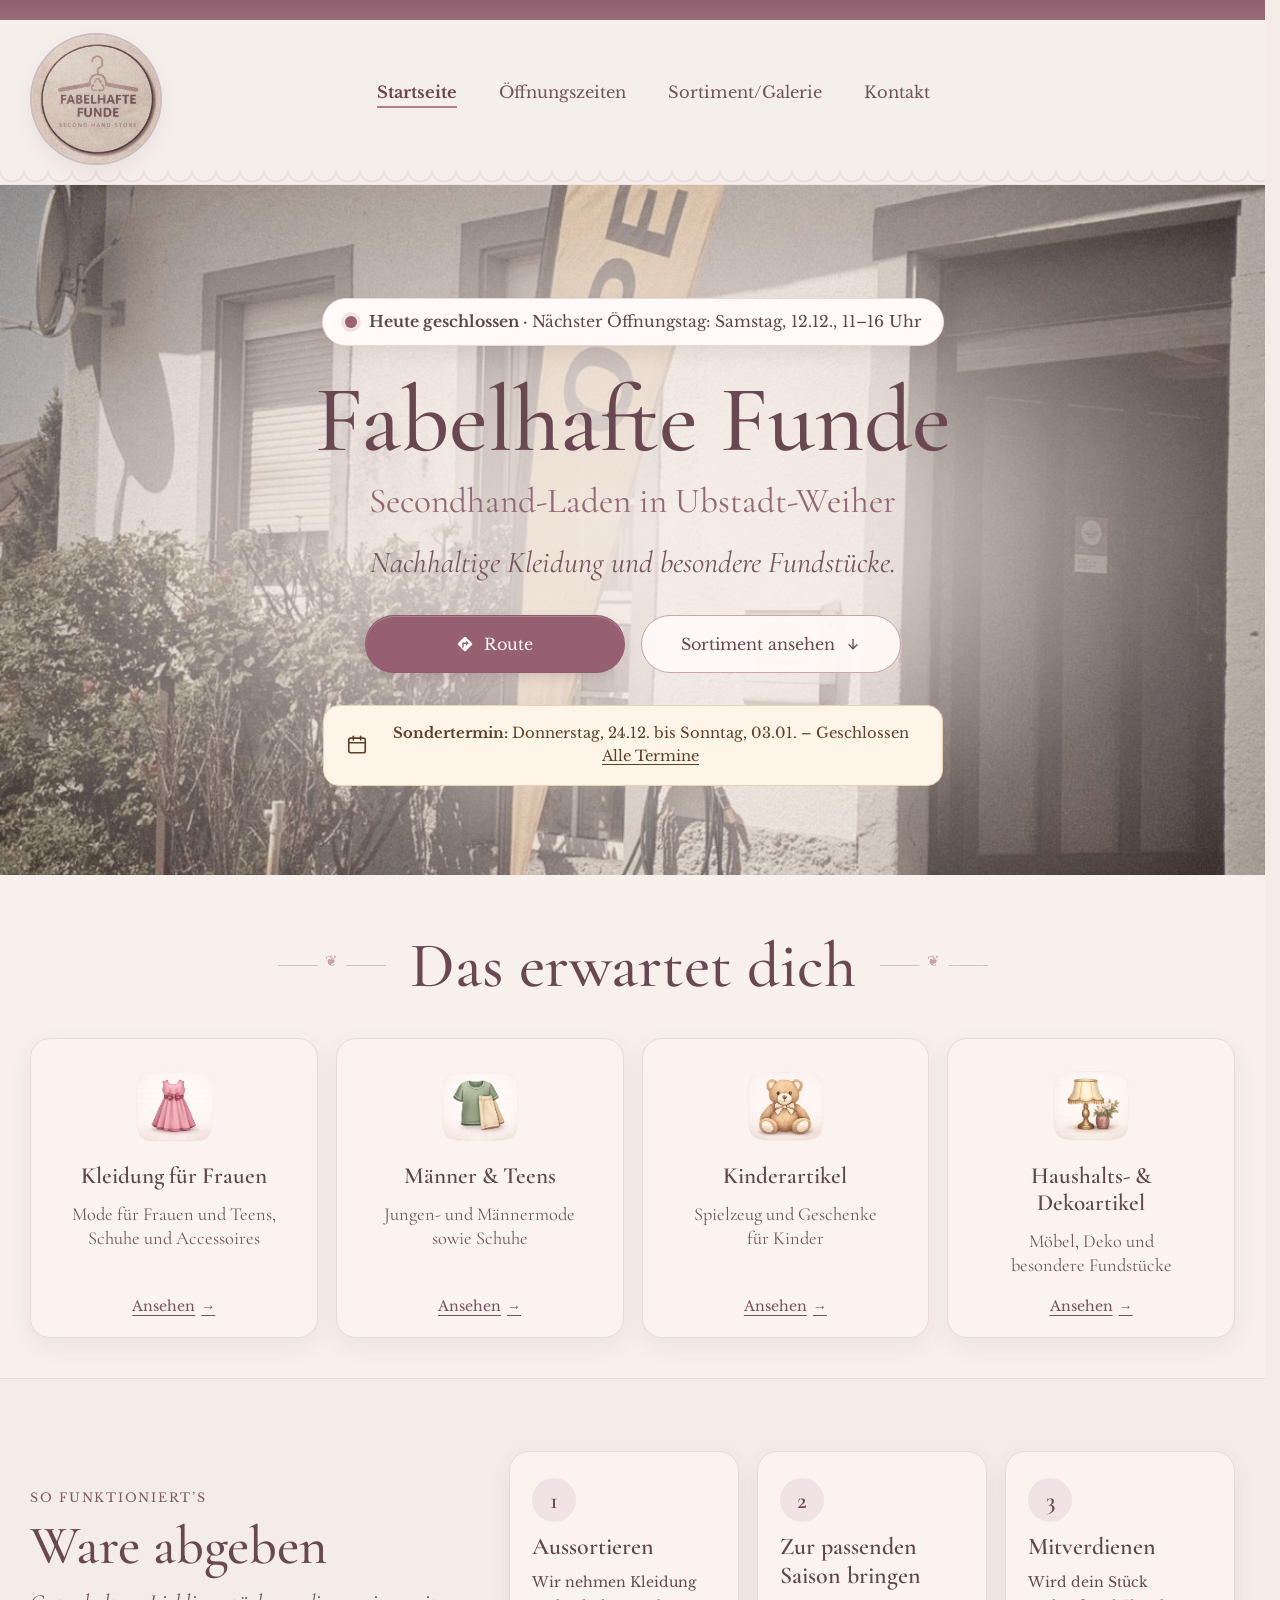
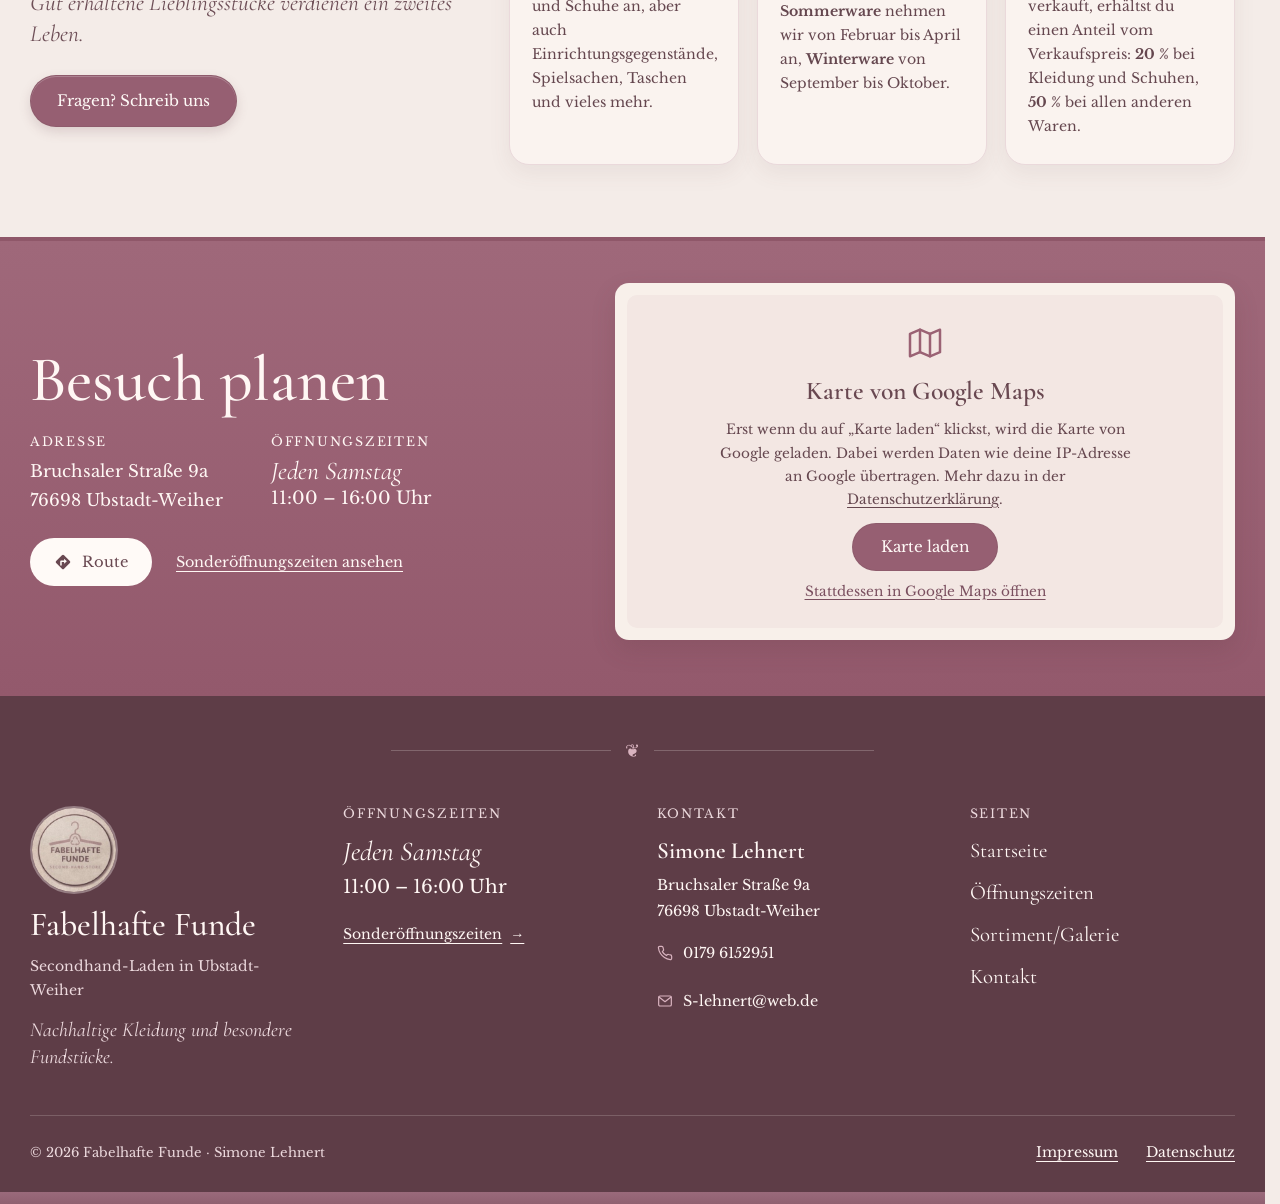
==== commit decdddae: "Update index.html" ====
--- a/index.html
+++ b/index.html
@@ -89,7 +89,7 @@
           <p class="hero-subtitle">Secondhand-Laden in Ubstadt-Weiher</p>
           <p class="hero-claim">Nachhaltige Kleidung und besondere Fundstücke.</p>
           <div class="hero-buttons">
-            <a href="https://www.google.com/maps/dir/?api=1&amp;destination=Bruchsaler+Stra%C3%9Fe+9a,+76698+Ubstadt-Weiher" class="btn-primary" target="_blank" rel="noopener"><svg width="18" height="18" viewBox="0 0 24 24" aria-hidden="true"><path fill="currentColor" fill-rule="evenodd" d="M10.6 2.9a2 2 0 0 1 2.8 0l7.7 7.7a2 2 0 0 1 0 2.8l-7.7 7.7a2 2 0 0 1-2.8 0l-7.7-7.7a2 2 0 0 1 0-2.8zM8.3 16.5V11.2q0-1.2 1.2-1.2h4V7.6L17.1 11l-3.6 3.4V12H10.3v4.5z"/></svg> Route planen</a>
+            <a href="https://www.google.com/maps/dir/?api=1&amp;destination=Bruchsaler+Stra%C3%9Fe+9a,+76698+Ubstadt-Weiher" class="btn-primary" target="_blank" rel="noopener"><svg width="18" height="18" viewBox="0 0 24 24" aria-hidden="true"><path fill="currentColor" fill-rule="evenodd" d="M10.6 2.9a2 2 0 0 1 2.8 0l7.7 7.7a2 2 0 0 1 0 2.8l-7.7 7.7a2 2 0 0 1-2.8 0l-7.7-7.7a2 2 0 0 1 0-2.8zM8.3 16.5V11.2q0-1.2 1.2-1.2h4V7.6L17.1 11l-3.6 3.4V12H10.3v4.5z"/></svg> Route </a>
             <a href="#sortiment" class="btn-secondary">Sortiment ansehen <svg width="16" height="16" viewBox="0 0 24 24" fill="none" stroke="currentColor" stroke-width="2" stroke-linecap="round" stroke-linejoin="round" aria-hidden="true"><path d="M12 5v14"/><path d="M6 13l6 6 6-6"/></svg></a>
           </div>
           <p class="hero-notice" data-sondertermin hidden>
@@ -184,7 +184,7 @@
             </div>
           </div>
           <div class="visit-actions">
-            <a href="https://www.google.com/maps/dir/?api=1&amp;destination=Bruchsaler+Stra%C3%9Fe+9a,+76698+Ubstadt-Weiher" class="aside-button" target="_blank" rel="noopener"><svg width="18" height="18" viewBox="0 0 24 24" aria-hidden="true"><path fill="currentColor" fill-rule="evenodd" d="M10.6 2.9a2 2 0 0 1 2.8 0l7.7 7.7a2 2 0 0 1 0 2.8l-7.7 7.7a2 2 0 0 1-2.8 0l-7.7-7.7a2 2 0 0 1 0-2.8zM8.3 16.5V11.2q0-1.2 1.2-1.2h4V7.6L17.1 11l-3.6 3.4V12H10.3v4.5z"/></svg> Route planen</a>
+            <a href="https://www.google.com/maps/dir/?api=1&amp;destination=Bruchsaler+Stra%C3%9Fe+9a,+76698+Ubstadt-Weiher" class="aside-button" target="_blank" rel="noopener"><svg width="18" height="18" viewBox="0 0 24 24" aria-hidden="true"><path fill="currentColor" fill-rule="evenodd" d="M10.6 2.9a2 2 0 0 1 2.8 0l7.7 7.7a2 2 0 0 1 0 2.8l-7.7 7.7a2 2 0 0 1-2.8 0l-7.7-7.7a2 2 0 0 1 0-2.8zM8.3 16.5V11.2q0-1.2 1.2-1.2h4V7.6L17.1 11l-3.6 3.4V12H10.3v4.5z"/></svg> Route </a>
             <a href="/oeffnungszeiten/" class="visit-link">Sonderöffnungszeiten ansehen</a>
           </div>
         </div>
